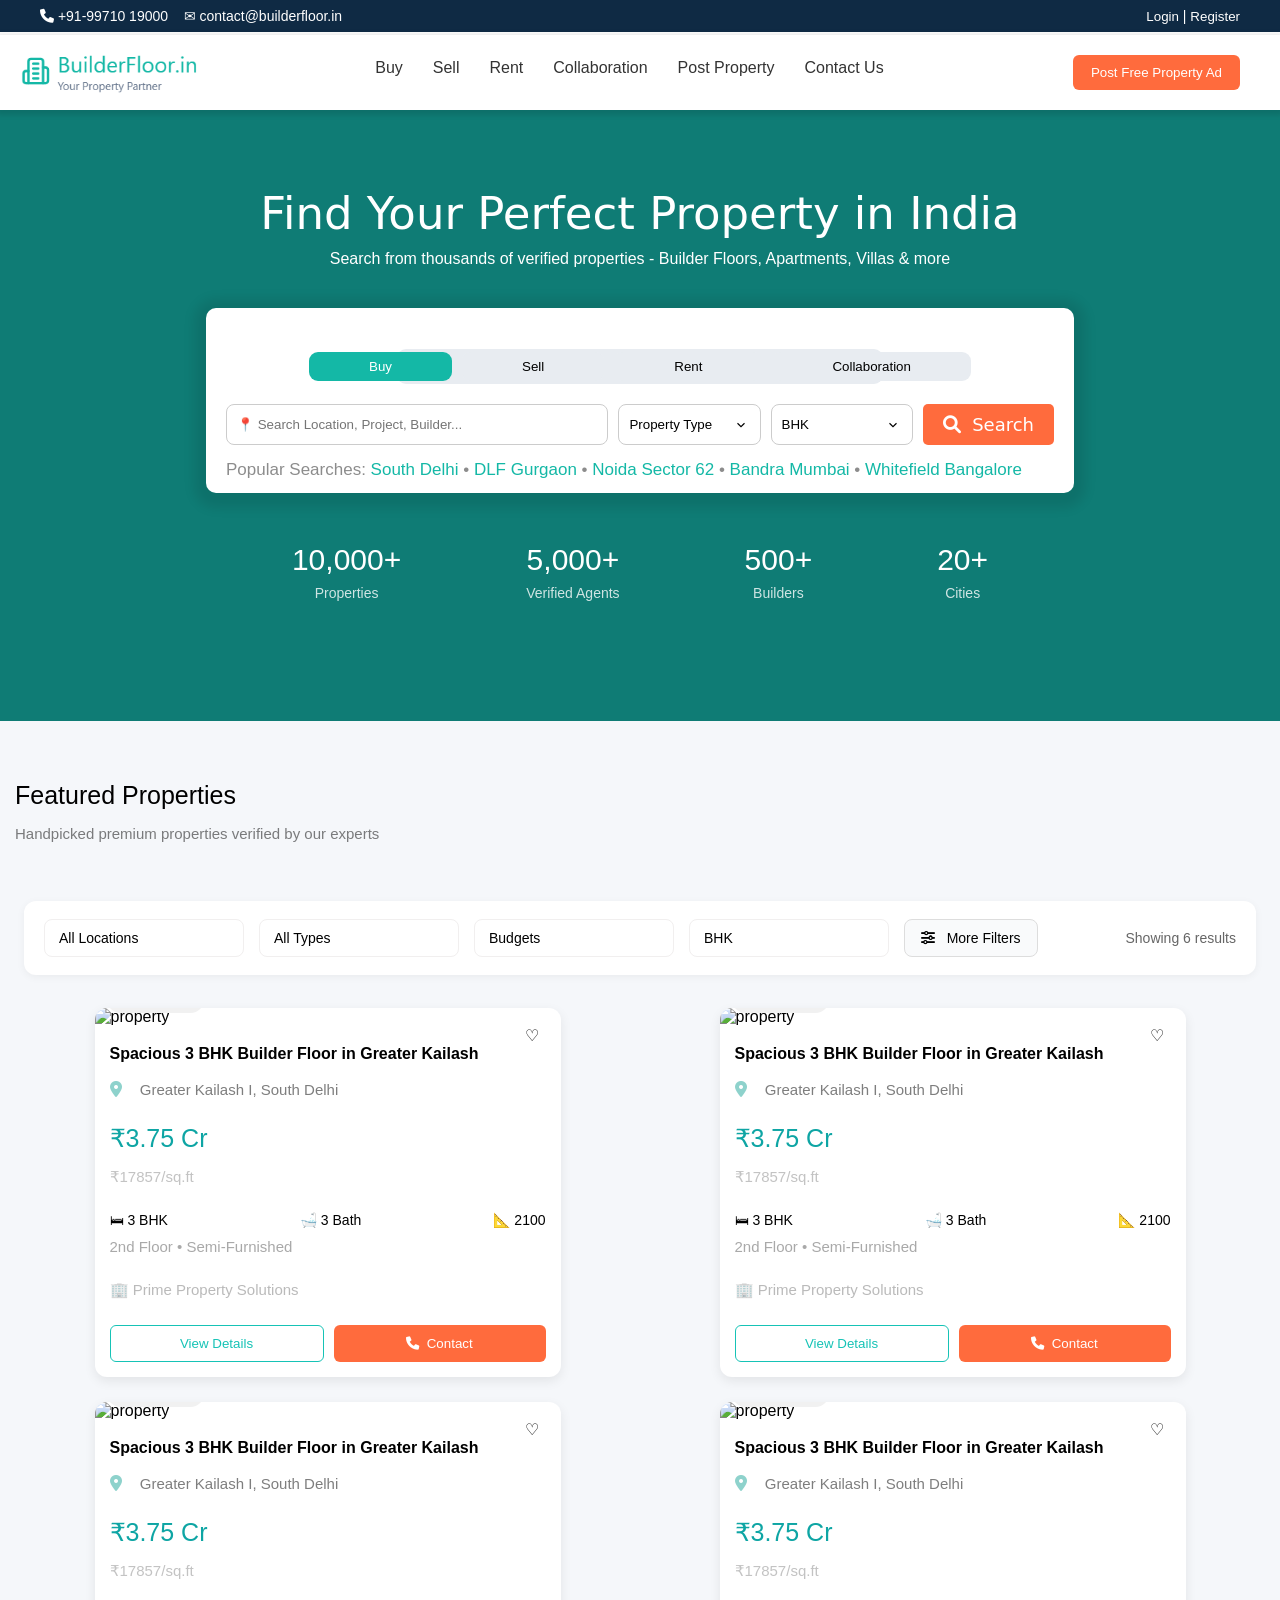
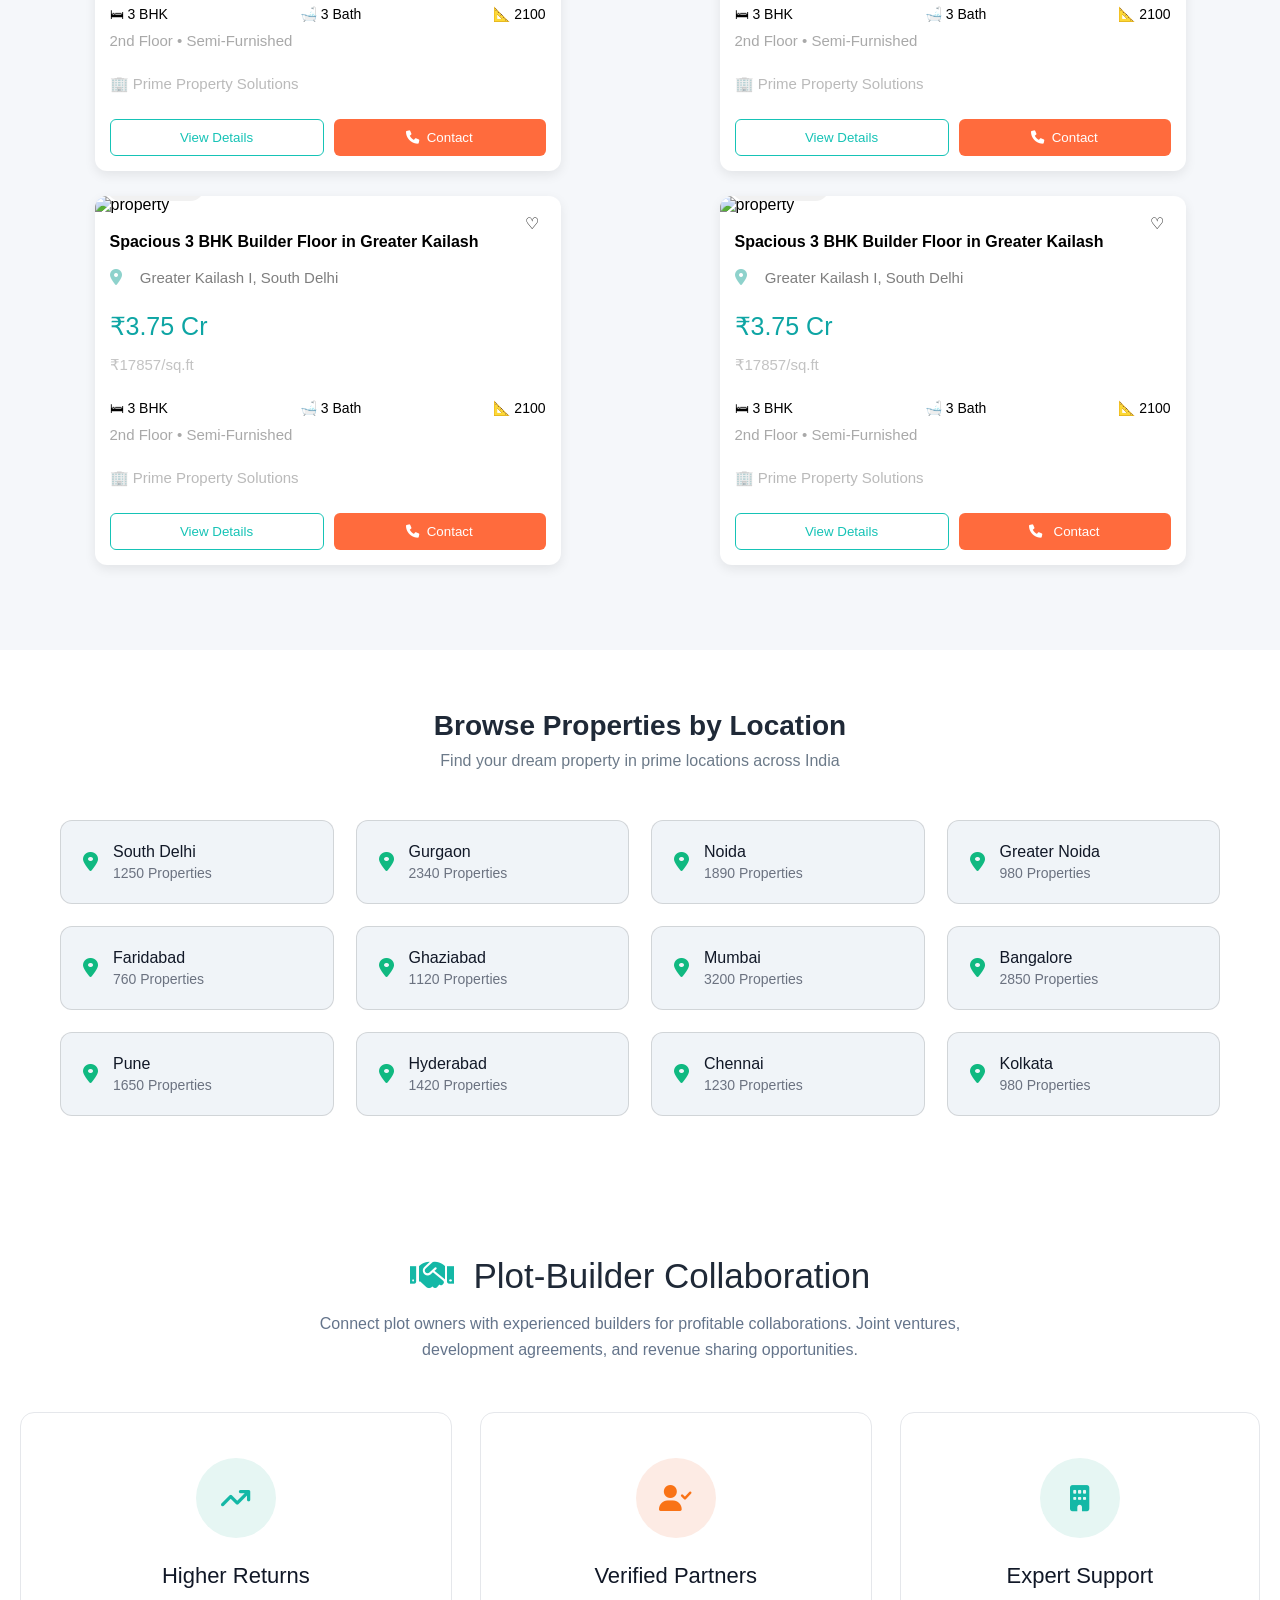
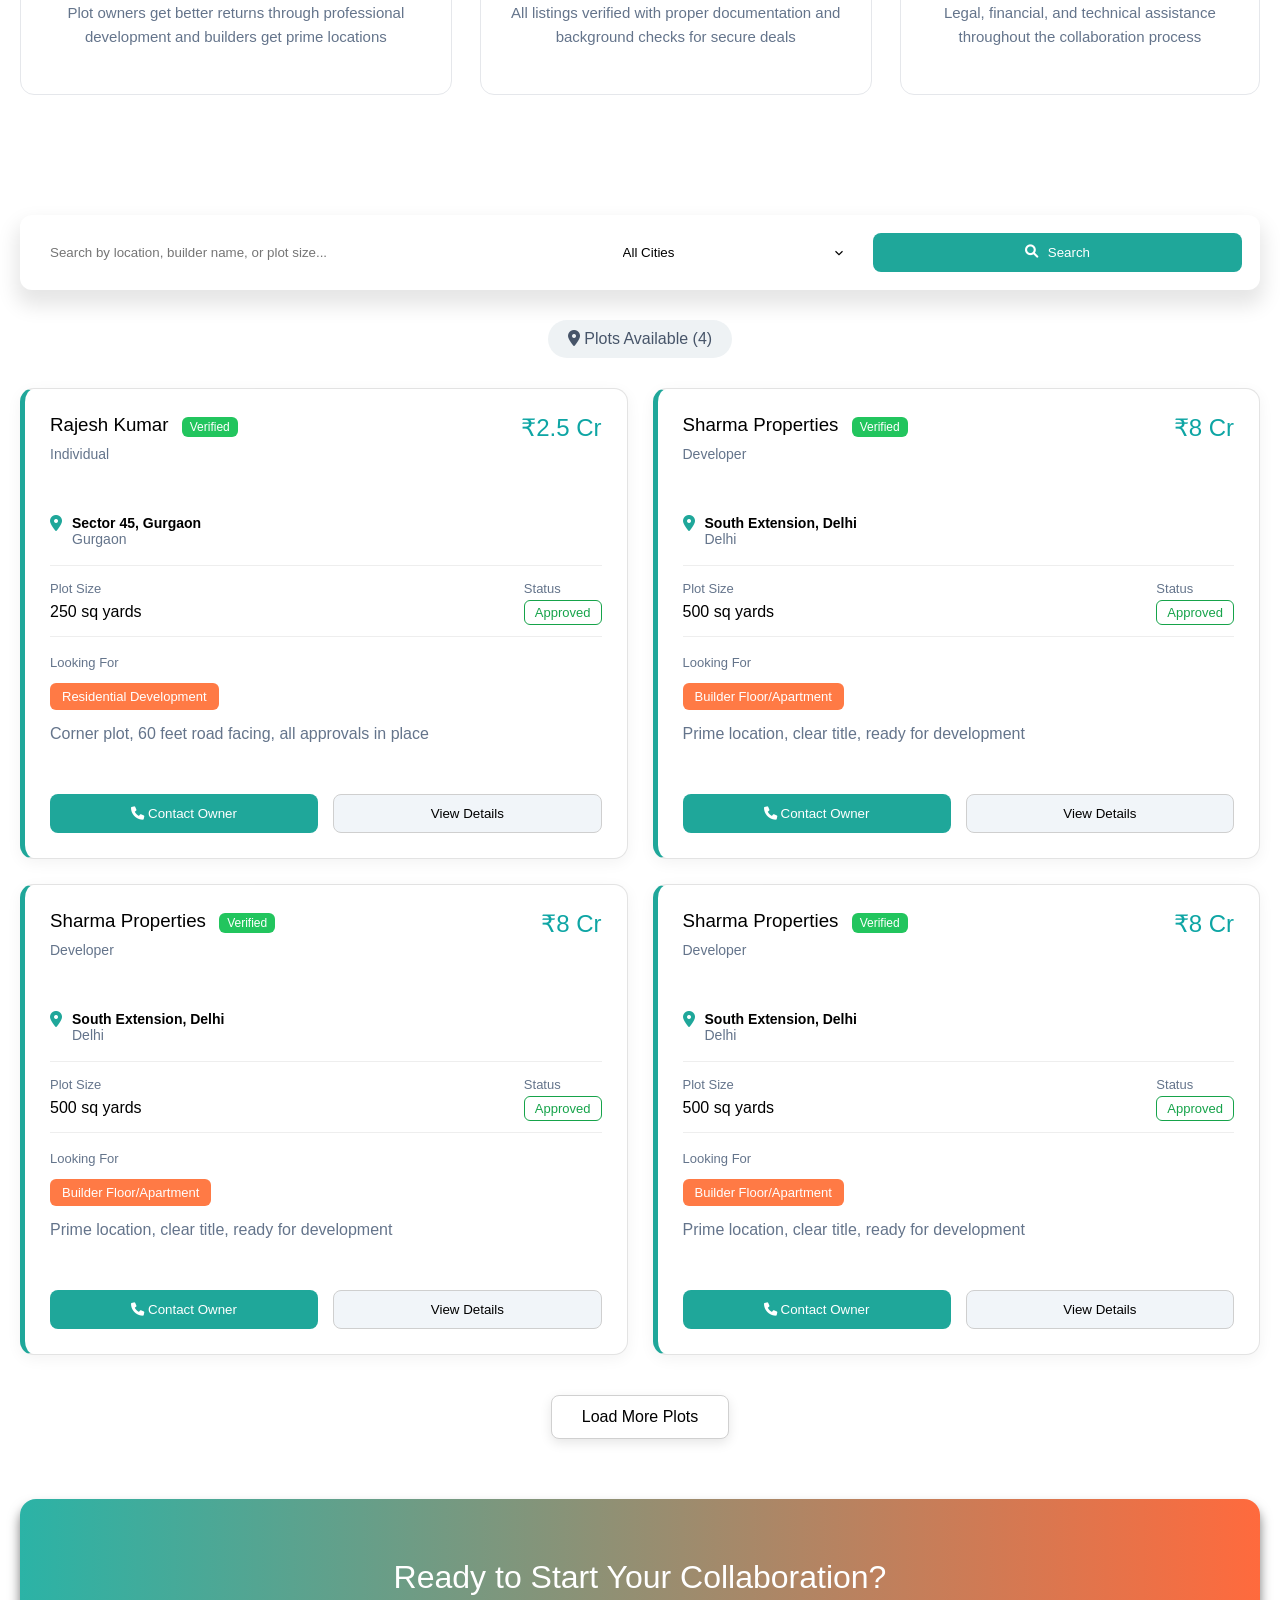
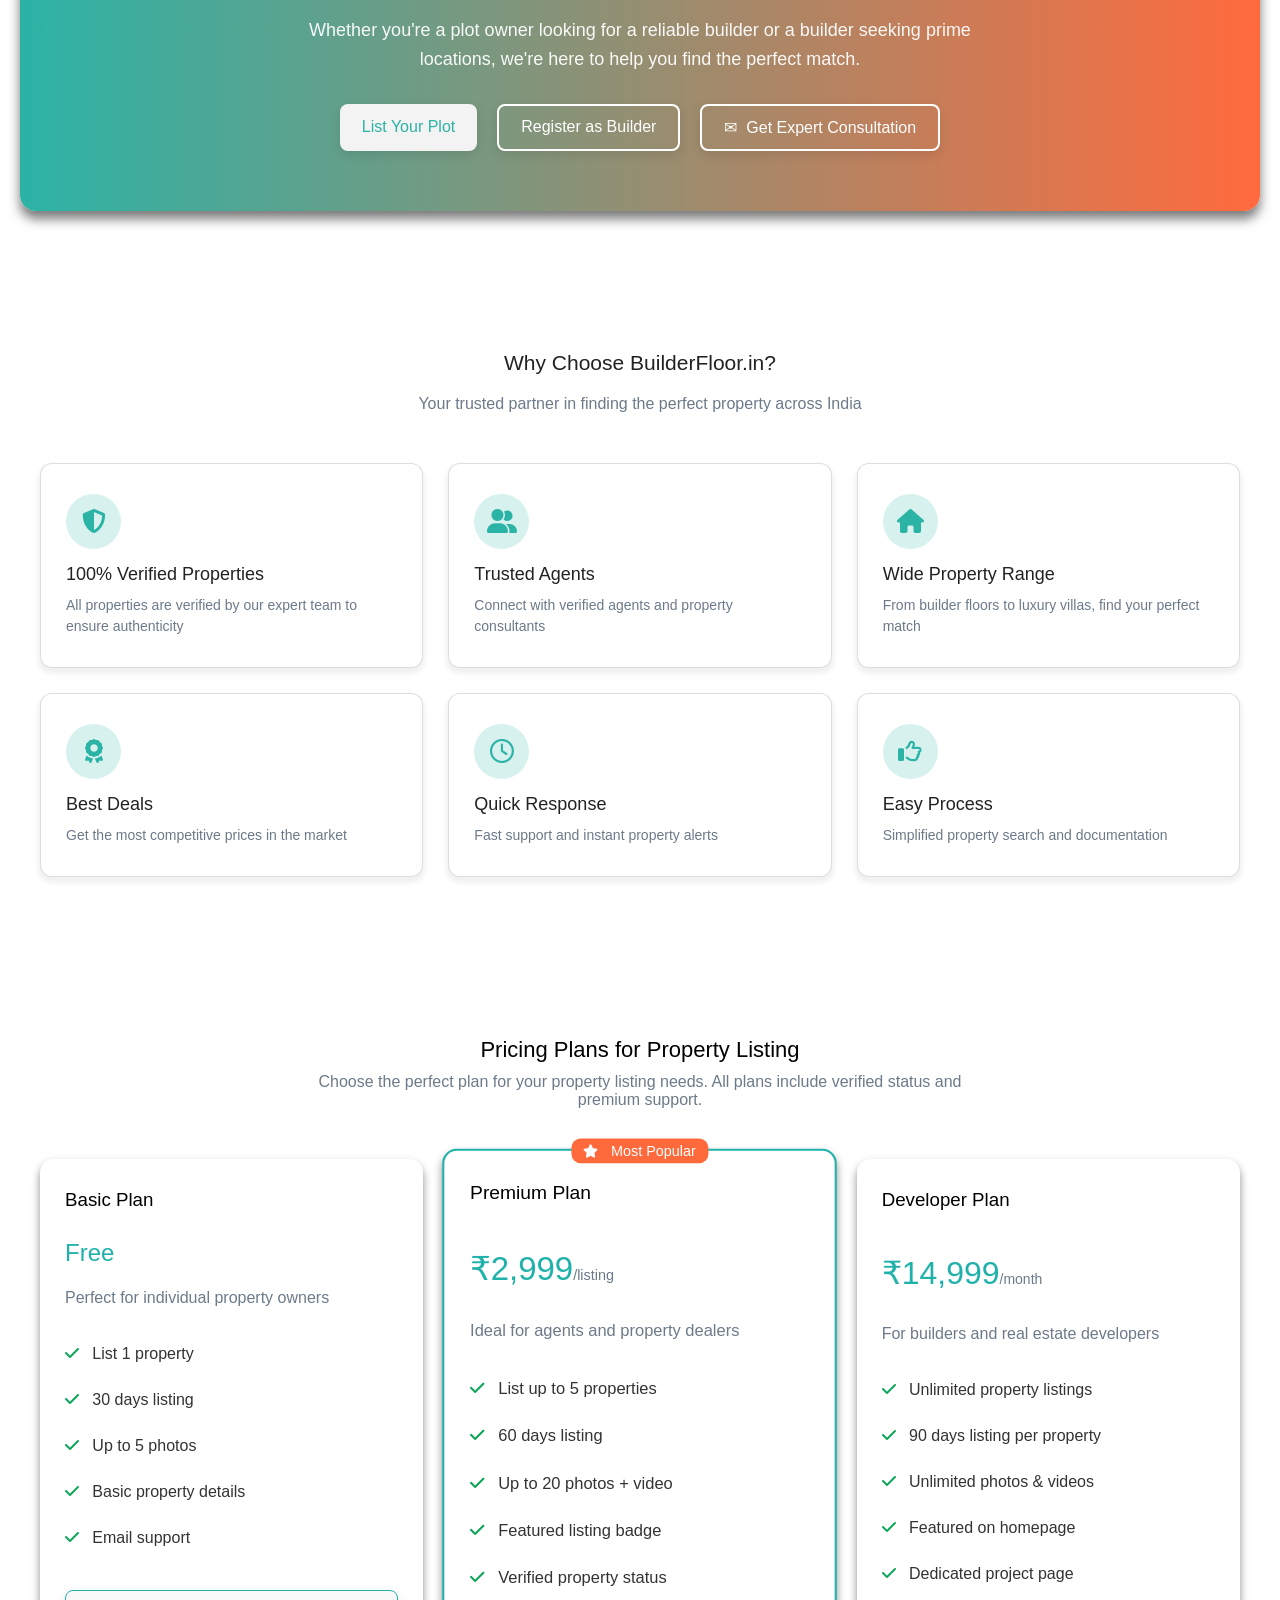
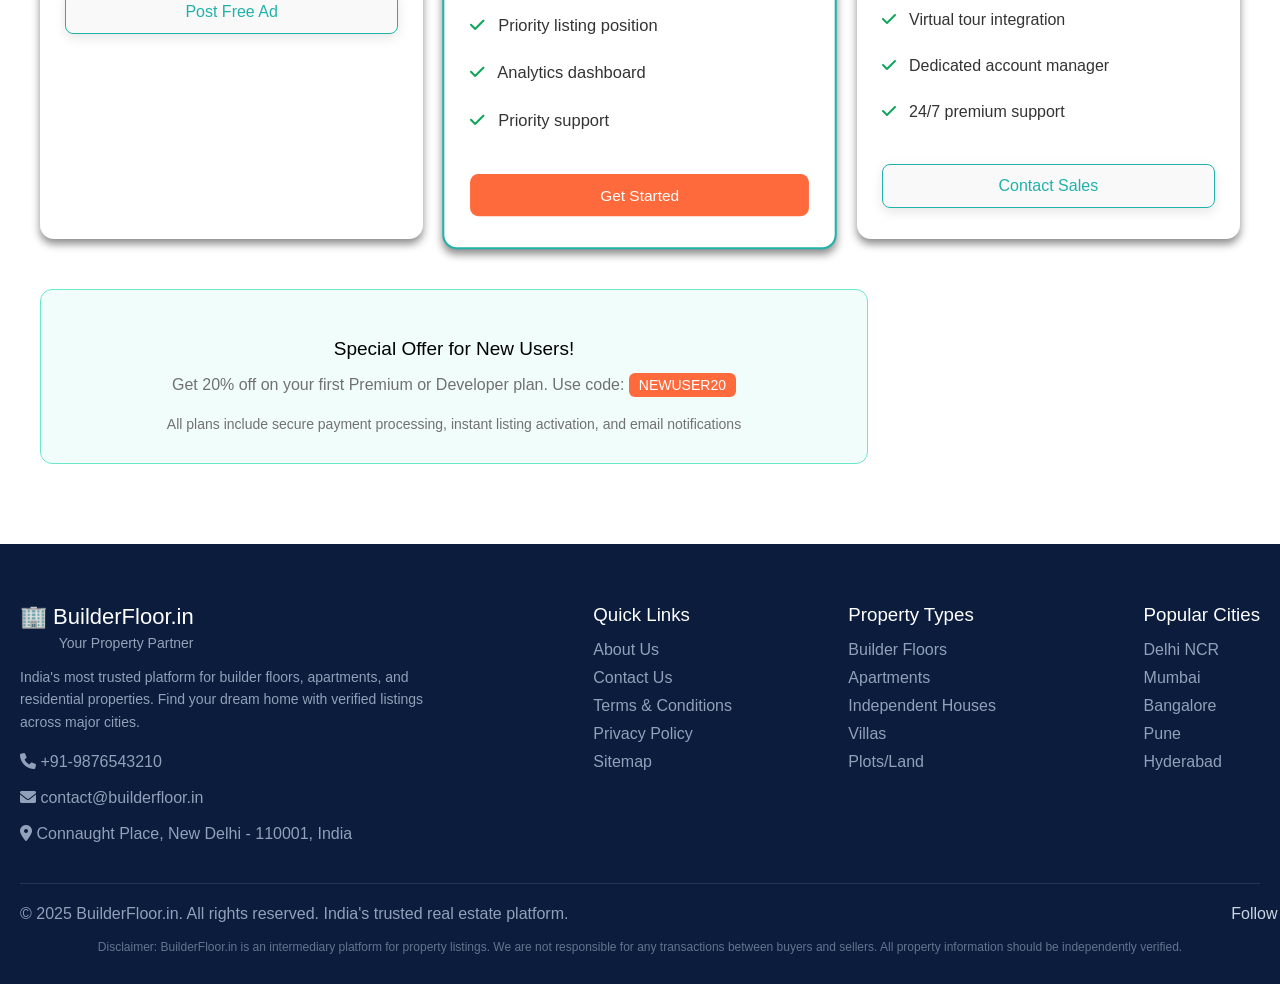
==== index.html @ bc2f735a "first Commit" ====
<!doctype html>
<html lang="en">
  <head>
    <meta charset="UTF-8" />
    <meta name="viewport" content="width=device-width, initial-scale=1.0" />

    <link
      rel="stylesheet"
      href="https://cdnjs.cloudflare.com/ajax/libs/font-awesome/6.0.0/css/all.min.css" />

    <link rel="stylesheet" href="./assets/css/style.css" />
    <title>Document</title>
  </head>
  <body>
    <!-- Top Bar -->
    <div class="topbar">
      <div class="left">
        <i class="fa-solid fa-phone"></i> +91-99710 19000 &nbsp;&nbsp; ✉
        contact@builderfloor.in
      </div>
      <div class="right">
        <button id="login">Login</button> |
        <button id="register">Register</button>
      </div>
    </div>

    <!-- Navbar -->
    <div class="navbar">
      <div class="logo">
        <a href="index.html">
          <img src="./assets/images/logo_.png" alt="BuilderFloor.in" />
        </a>
      </div>

      <ul class="menu">
        <li><a href="./pages/Buy.html">Buy</a></li>
        <li><a href="./pages/Sell.html">Sell</a></li>
        <li><a href="./pages/Rent.html">Rent</a></li>
        <li><a href="./pages/Collab.html">Collaboration</a></li>
        <li><a href="./pages/Sell.html">Post Property</a></li>
        <li><a href="./pages/ContactUs.html">Contact Us</a></li>
      </ul>
      <a href="./pages/Sell.html">
        <button class="post-btn">Post Free Property Ad</button>
      </a>
    </div>

    <!-- Hero Section -->
    <section class="hero">
      <h1>Find Your Perfect Property in India</h1>
      <p>
        Search from thousands of verified properties - Builder Floors,
        Apartments, Villas & more
      </p>

      <!-- Search Box -->
      <div class="search-box">
        <div class="tabs">
          <button id="Buy-active">Buy</button>
          <a href="./pages/Sell.html"><button>Sell</button></a>
          <a href="./pages/Rent.html"><button>Rent</button></a>
          <a href="./pages/Collab.html"><button>Collaboration</button></a>
        </div>

        <div class="inputs">
          <input
            type="text"
            placeholder="&#128205; Search Location, Project, Builder..." />
          <select>
            <option>Property Type</option>
            <option>All Property Types</option>
            <option>Builder Floor</option>
            <option>Apartment/Flat</option>
            <option>Independent House</option>
            <option>Villa</option>
            <option>Plot/Land</option>
            <option>Penthouse</option>
          </select>
          <select>
            <option>BHK</option>
            <option>1 BHK</option>
            <option>2 BHK</option>
            <option>3 BHK</option>
            <option>4 BHK</option>
            <option>5+ BHK</option>
          </select>
          <button class="search-btn">
            <i class="fa-solid fa-magnifying-glass"></i>&nbsp;&nbsp;Search
          </button>
        </div>

        <div class="popular">
          Popular Searches:
          <span>South Delhi</span> • <span>DLF Gurgaon</span> •
          <span>Noida Sector 62</span> • <span>Bandra Mumbai</span> •
          <span>Whitefield Bangalore</span>
        </div>
      </div>

      <!-- Stats -->
      <div class="stats">
        <div>
          <h2>10,000+</h2>
          <p>Properties</p>
        </div>
        <div>
          <h2>5,000+</h2>
          <p>Verified Agents</p>
        </div>
        <div>
          <h2>500+</h2>
          <p>Builders</p>
        </div>
        <div>
          <h2>20+</h2>
          <p>Cities</p>
        </div>
      </div>
    </section>
    <section class="featured">
      <h2>Featured Properties</h2>
      <p>Handpicked premium properties verified by our experts</p>
      <section class="filter-section">
        <div class="filter-bar">
          <div class="filters">
            <select>
              <option>All Locations</option>
              <option>South Delhi</option>
              <option>Gurgaon</option>
              <option>Noida</option>
              <option>Mumbai</option>
              <option>Bangalore</option>
              <option>Pune</option>
            </select>

            <select>
              <option>All Types</option>
              <option>Builder Floor</option>
              <option>Independent Floor</option>
              <option>Apartment</option>
              <option>Independent House</option>
              <option>Villa</option>
            </select>

            <select>
              <option>Budgets</option>
              <option>All Budgets</option>
              <option>Under ₹50 Lac</option>
              <option>₹50 Lac - ₹1 Cr</option>
              <option>₹1 Cr - ₹2 Cr</option>
              <option>Above ₹2 Cr</option>
            </select>

            <select>
              <option>BHK</option>
              <option>All BHK</option>
              <option>1 BHK</option>
              <option>2 BHK</option>
              <option>3 BHK</option>
              <option>4+ BHK</option>
            </select>

            <button class="more-filters">
              <i class="fa-solid fa-sliders"></i> &nbsp; More Filters
            </button>
          </div>

          <div class="results">Showing 6 results</div>
        </div>
      </section>
      <div class="property-grid">
        <!-- Card 1 -->
        <div class="listing-card col card">
          <div class="image-box">
            <img
              src="https://images.unsplash.com/photo-1566073771259-6a8506099945?ixlib=rb-4.0.3&amp;ixid=M3wxMjA3fDB8MHxzZWFyY2h8M3x8aG90ZWxzfGVufDB8fDB8fHww&amp;auto=format&amp;fit=crop&amp;w=800&amp;q=60"
              alt="property" />

            <!-- Tag -->
            <span class="tag">Builder Floor</span>

            <!-- Heart Icon -->
            <span class="wishlist">♡</span>
          </div>

          <div class="card-content">
            <h3>Spacious 3 BHK Builder Floor in Greater Kailash</h3>

            <p class="location">
              <i class="fa-solid fa-location-dot"></i> &nbsp; Greater Kailash I,
              South Delhi
            </p>

            <h2 class="price">₹3.75 Cr</h2>
            <p class="sqft">₹17857/sq.ft</p>

            <div class="details">
              <span>🛏 3 BHK</span>
              <span>🛁 3 Bath</span>
              <span>📐 2100</span>
            </div>

            <p class="extra">2nd Floor • Semi-Furnished</p>

            <p class="builder">🏢 Prime Property Solutions</p>

            <div class="actions">
              <button class="view">View Details</button>
              <button class="contact">
                <i class="fa-solid fa-phone"></i>&nbsp; Contact
              </button>
            </div>
          </div>
        </div>

        <!-- Card 2 -->
        <div class="listing-card col card">
          <div class="image-box">
            <img
              src="https://images.unsplash.com/photo-1566073771259-6a8506099945?ixlib=rb-4.0.3&amp;ixid=M3wxMjA3fDB8MHxzZWFyY2h8M3x8aG90ZWxzfGVufDB8fDB8fHww&amp;auto=format&amp;fit=crop&amp;w=800&amp;q=60"
              alt="property" />

            <!-- Tag -->
            <span class="tag">Builder Floor</span>

            <!-- Heart Icon -->
            <span class="wishlist">♡</span>
          </div>

          <div class="card-content">
            <h3>Spacious 3 BHK Builder Floor in Greater Kailash</h3>

            <p class="location">
              <i class="fa-solid fa-location-dot"></i> &nbsp; Greater Kailash I,
              South Delhi
            </p>

            <h2 class="price">₹3.75 Cr</h2>
            <p class="sqft">₹17857/sq.ft</p>

            <div class="details">
              <span>🛏 3 BHK</span>
              <span>🛁 3 Bath</span>
              <span>📐 2100</span>
            </div>

            <p class="extra">2nd Floor • Semi-Furnished</p>

            <p class="builder">🏢 Prime Property Solutions</p>

            <div class="actions">
              <button class="view">View Details</button>
              <button class="contact">
                <i class="fa-solid fa-phone"></i>&nbsp; Contact
              </button>
            </div>
          </div>
        </div>

        <!-- Card 3 -->
        <div class="listing-card col card">
          <div class="image-box">
            <img
              src="https://images.unsplash.com/photo-1566073771259-6a8506099945?ixlib=rb-4.0.3&amp;ixid=M3wxMjA3fDB8MHxzZWFyY2h8M3x8aG90ZWxzfGVufDB8fDB8fHww&amp;auto=format&amp;fit=crop&amp;w=800&amp;q=60"
              alt="property" />

            <!-- Tag -->
            <span class="tag">Builder Floor</span>

            <!-- Heart Icon -->
            <span class="wishlist">♡</span>
          </div>

          <div class="card-content">
            <h3>Spacious 3 BHK Builder Floor in Greater Kailash</h3>

            <p class="location">
              <i class="fa-solid fa-location-dot"></i> &nbsp; Greater Kailash I,
              South Delhi
            </p>

            <h2 class="price">₹3.75 Cr</h2>
            <p class="sqft">₹17857/sq.ft</p>

            <div class="details">
              <span>🛏 3 BHK</span>
              <span>🛁 3 Bath</span>
              <span>📐 2100</span>
            </div>

            <p class="extra">2nd Floor • Semi-Furnished</p>

            <p class="builder">🏢 Prime Property Solutions</p>

            <div class="actions">
              <button class="view">View Details</button>
              <button class="contact">
                <i class="fa-solid fa-phone"></i>&nbsp; Contact
              </button>
            </div>
          </div>
        </div>

        <!-- Card 4 -->
        <div class="listing-card col card">
          <div class="image-box">
            <img
              src="https://images.unsplash.com/photo-1566073771259-6a8506099945?ixlib=rb-4.0.3&amp;ixid=M3wxMjA3fDB8MHxzZWFyY2h8M3x8aG90ZWxzfGVufDB8fDB8fHww&amp;auto=format&amp;fit=crop&amp;w=800&amp;q=60"
              alt="property" />

            <!-- Tag -->
            <span class="tag">Builder Floor</span>

            <!-- Heart Icon -->
            <span class="wishlist">♡</span>
          </div>

          <div class="card-content">
            <h3>Spacious 3 BHK Builder Floor in Greater Kailash</h3>

            <p class="location">
              <i class="fa-solid fa-location-dot"></i> &nbsp; Greater Kailash I,
              South Delhi
            </p>

            <h2 class="price">₹3.75 Cr</h2>
            <p class="sqft">₹17857/sq.ft</p>

            <div class="details">
              <span>🛏 3 BHK</span>
              <span>🛁 3 Bath</span>
              <span>📐 2100</span>
            </div>

            <p class="extra">2nd Floor • Semi-Furnished</p>

            <p class="builder">🏢 Prime Property Solutions</p>

            <div class="actions">
              <button class="view">View Details</button>
              <button class="contact">
                <i class="fa-solid fa-phone"></i>&nbsp; Contact
              </button>
            </div>
          </div>
        </div>

        <!-- card 5 -->
        <div class="listing-card col card">
          <div class="image-box">
            <img
              src="https://images.unsplash.com/photo-1566073771259-6a8506099945?ixlib=rb-4.0.3&amp;ixid=M3wxMjA3fDB8MHxzZWFyY2h8M3x8aG90ZWxzfGVufDB8fDB8fHww&amp;auto=format&amp;fit=crop&amp;w=800&amp;q=60"
              alt="property" />

            <!-- Tag -->
            <span class="tag">Builder Floor</span>

            <!-- Heart Icon -->
            <span class="wishlist">♡</span>
          </div>

          <div class="card-content">
            <h3>Spacious 3 BHK Builder Floor in Greater Kailash</h3>

            <p class="location">
              <i class="fa-solid fa-location-dot"></i> &nbsp; Greater Kailash I,
              South Delhi
            </p>

            <h2 class="price">₹3.75 Cr</h2>
            <p class="sqft">₹17857/sq.ft</p>

            <div class="details">
              <span>🛏 3 BHK</span>
              <span>🛁 3 Bath</span>
              <span>📐 2100</span>
            </div>

            <p class="extra">2nd Floor • Semi-Furnished</p>

            <p class="builder">🏢 Prime Property Solutions</p>

            <div class="actions">
              <button class="view">View Details</button>
              <button class="contact">
                <i class="fa-solid fa-phone"></i>&nbsp; Contact
              </button>
            </div>
          </div>
        </div>

        <!-- card 6 -->
        <div class="listing-card col card">
          <div class="image-box">
            <img
              src="https://images.unsplash.com/photo-1566073771259-6a8506099945?ixlib=rb-4.0.3&amp;ixid=M3wxMjA3fDB8MHxzZWFyY2h8M3x8aG90ZWxzfGVufDB8fDB8fHww&amp;auto=format&amp;fit=crop&amp;w=800&amp;q=60"
              alt="property" />

            <!-- Tag -->
            <span class="tag">Builder Floor</span>

            <!-- Heart Icon -->
            <span class="wishlist">♡</span>
          </div>

          <div class="card-content">
            <h3>Spacious 3 BHK Builder Floor in Greater Kailash</h3>

            <p class="location">
              <i class="fa-solid fa-location-dot"></i> &nbsp; Greater Kailash I,
              South Delhi
            </p>

            <h2 class="price">₹3.75 Cr</h2>
            <p class="sqft">₹17857/sq.ft</p>

            <div class="details">
              <span>🛏 3 BHK</span>
              <span>🛁 3 Bath</span>
              <span>📐 2100</span>
            </div>

            <p class="extra">2nd Floor • Semi-Furnished</p>

            <p class="builder">🏢 Prime Property Solutions</p>

            <div class="actions">
              <button class="view">View Details</button>
              <button class="contact">
                <i class="fa-solid fa-phone"></i> &nbsp; Contact
              </button>
            </div>
          </div>
        </div>
      </div>
    </section>
    <section class="location-section">
      <h2>Browse Properties by Location</h2>
      <p class="subtitle">
        Find your dream property in prime locations across India
      </p>

      <div class="location-grid">
        <!-- Card -->
        <div class="loc-card">
          <i class="fa-solid fa-location-dot"></i>
          <div class="loc_info">
            <h3>South Delhi</h3>
            <p>1250 Properties</p>
          </div>
        </div>

        <div class="loc-card">
          <i class="fa-solid fa-location-dot"></i>
          <div class="loc_info">
            <h3>Gurgaon</h3>
            <p>2340 Properties</p>
          </div>
        </div>

        <div class="loc-card">
          <i class="fa-solid fa-location-dot"></i>
          <div class="loc_info">
            <h3>Noida</h3>
            <p>1890 Properties</p>
          </div>
        </div>

        <div class="loc-card">
          <i class="fa-solid fa-location-dot"></i>
          <div class="loc_info">
            <h3>Greater Noida</h3>
            <p>980 Properties</p>
          </div>
        </div>

        <div class="loc-card">
          <i class="fa-solid fa-location-dot"></i>
          <div class="loc_info">
            <h3>Faridabad</h3>
            <p>760 Properties</p>
          </div>
        </div>

        <div class="loc-card">
          <i class="fa-solid fa-location-dot"></i>
          <div class="loc_info">
            <h3>Ghaziabad</h3>
            <p>1120 Properties</p>
          </div>
        </div>

        <div class="loc-card">
          <i class="fa-solid fa-location-dot"></i>
          <div class="loc_info">
            <h3>Mumbai</h3>
            <p>3200 Properties</p>
          </div>
        </div>

        <div class="loc-card">
          <i class="fa-solid fa-location-dot"></i>
          <div class="loc_info">
            <h3>Bangalore</h3>
            <p>2850 Properties</p>
          </div>
        </div>

        <div class="loc-card">
          <i class="fa-solid fa-location-dot"></i>
          <div class="loc_info">
            <h3>Pune</h3>
            <p>1650 Properties</p>
          </div>
        </div>
        <div class="loc-card">
          <i class="fa-solid fa-location-dot"></i>
          <div class="loc_info">
            <h3>Hyderabad</h3>
            <p>1420 Properties</p>
          </div>
        </div>
        <div class="loc-card">
          <i class="fa-solid fa-location-dot"></i>
          <div class="loc_info">
            <h3>Chennai</h3>
            <p>1230 Properties</p>
          </div>
        </div>
        <div class="loc-card">
          <i class="fa-solid fa-location-dot"></i>
          <div class="loc_info">
            <h3>Kolkata</h3>
            <p>980 Properties</p>
          </div>
        </div>
      </div>
    </section>

    <section class="collaboration">
      <div class="container">
        <!-- Heading -->
        <div class="section-header">
          <h2>
            <i class="fa-solid fa-handshake"></i>
            Plot-Builder Collaboration
          </h2>

          <p>
            Connect plot owners with experienced builders for profitable
            collaborations. Joint ventures, development agreements, and revenue
            sharing opportunities.
          </p>
        </div>

        <!-- Cards -->
        <div class="card-wrapper">
          <!-- Card 1 -->
          <div class="feature-card">
            <div class="icon-circle green">
              <i class="fa-solid fa-arrow-trend-up"></i>
            </div>
            <h3>Higher Returns</h3>
            <p>
              Plot owners get better returns through professional development
              and builders get prime locations
            </p>
          </div>

          <!-- Card 2 -->
          <div class="feature-card">
            <div class="icon-circle orange">
              <i class="fa-solid fa-user-check"></i>
            </div>
            <h3>Verified Partners</h3>
            <p>
              All listings verified with proper documentation and background
              checks for secure deals
            </p>
          </div>

          <!-- Card 3 -->
          <div class="feature-card">
            <div class="icon-circle teal">
              <i class="fa-solid fa-building"></i>
            </div>
            <h3>Expert Support</h3>
            <p>
              Legal, financial, and technical assistance throughout the
              collaboration process
            </p>
          </div>
        </div>
      </div>
    </section>

    <section class="plots-section">
      <div class="plot-container">
        <!-- SEARCH BAR -->
        <div class="plot-search-box">
          <input
            type="text"
            placeholder="Search by location, builder name, or plot size..." />

          <select>
            <option>All Cities</option>
            <option>Delhi</option>
            <option>Gurgaon</option>
            <option>Noida</option>
            <option>Mumbai</option>
            <option>Bangalore</option>
            <option>Pune</option>
          </select>

          <button class="plot-search-btn">
            <i class="fa fa-search"></i> Search
          </button>
        </div>

        <!-- RESULT COUNT -->
        <div class="result-count">
          <i class="fa-solid fa-location-dot"></i>
          Plots Available (4)
        </div>

        <!-- CARDS -->
        <div class="plot-grid">
          <!-- CARD 1 -->
          <div class="plot-card">
            <div class="card-top">
              <div>
                <h3>
                  Rajesh Kumar
                  <span class="verified">Verified</span>
                </h3>
                <p class="type">Individual</p>
              </div>

              <div class="price">₹2.5 Cr</div>
            </div>

            <div class="location">
              <i class="fa-solid fa-location-dot"></i>
              <div>
                <strong>Sector 45, Gurgaon</strong>
                <p>Gurgaon</p>
              </div>
            </div>

            <div class="info-row">
              <div>
                <p class="plot-label">Plot Size</p>

                <strong>250 sq yards</strong>
              </div>

              <div>
                <p class="plot-label">Status</p>
                <span class="status approved">Approved</span>
              </div>
            </div>
            <br />

            <div class="looking">
              <p class="plot-label">Looking For</p>
              <span class="plot-tag">Residential Development</span>
            </div>

            <p class="desc">
              Corner plot, 60 feet road facing, all approvals in place
            </p>
            <br />
            <br />
            <div class="plot-actions">
              <button class="plot-contact">
                <i class="fa-solid fa-phone"></i>
                Contact Owner
              </button>

              <button class="plot-details">View Details</button>
            </div>
          </div>

          <!-- CARD 2 -->
          <div class="plot-card">
            <div class="card-top">
              <div>
                <h3>
                  Sharma Properties
                  <span class="verified">Verified</span>
                </h3>
                <p class="type">Developer</p>
              </div>

              <div class="price">₹8 Cr</div>
            </div>

            <div class="location">
              <i class="fa-solid fa-location-dot"></i>
              <div>
                <strong>South Extension, Delhi</strong>
                <p>Delhi</p>
              </div>
            </div>

            <div class="info-row">
              <div>
                <p class="plot-label">Plot Size</p>
                <strong>500 sq yards</strong>
              </div>

              <div>
                <p class="plot-label">Status</p>
                <span class="status approved">Approved</span>
              </div>
            </div>
            <br />
            <div class="looking">
              <p class="plot-label">Looking For</p>
              <span class="plot-tag">Builder Floor/Apartment</span>
            </div>

            <p class="desc">
              Prime location, clear title, ready for development
            </p>
            <br />
            <br />
            <div class="plot-actions">
              <button class="plot-contact">
                <i class="fa-solid fa-phone"></i>
                Contact Owner
              </button>

              <button class="plot-details">View Details</button>
            </div>
          </div>

          <!-- CARD 3 -->
          <div class="plot-card">
            <div class="card-top">
              <div>
                <h3>
                  Sharma Properties
                  <span class="verified">Verified</span>
                </h3>
                <p class="type">Developer</p>
              </div>

              <div class="price">₹8 Cr</div>
            </div>

            <div class="location">
              <i class="fa-solid fa-location-dot"></i>
              <div>
                <strong>South Extension, Delhi</strong>
                <p>Delhi</p>
              </div>
            </div>

            <div class="info-row">
              <div>
                <p class="plot-label">Plot Size</p>
                <strong>500 sq yards</strong>
              </div>

              <div>
                <p class="plot-label">Status</p>
                <span class="status approved">Approved</span>
              </div>
            </div>
            <br />
            <div class="looking">
              <p class="plot-label">Looking For</p>
              <span class="plot-tag">Builder Floor/Apartment</span>
            </div>

            <p class="desc">
              Prime location, clear title, ready for development
            </p>
            <br />
            <br />
            <div class="plot-actions">
              <button class="plot-contact">
                <i class="fa-solid fa-phone"></i>
                Contact Owner
              </button>

              <button class="plot-details">View Details</button>
            </div>
          </div>

          <!-- CARD 4 -->
          <div class="plot-card">
            <div class="card-top">
              <div>
                <h3>
                  Sharma Properties
                  <span class="verified">Verified</span>
                </h3>
                <p class="type">Developer</p>
              </div>

              <div class="price">₹8 Cr</div>
            </div>

            <div class="location">
              <i class="fa-solid fa-location-dot"></i>
              <div>
                <strong>South Extension, Delhi</strong>
                <p>Delhi</p>
              </div>
            </div>

            <div class="info-row">
              <div>
                <p class="plot-label">Plot Size</p>
                <strong>500 sq yards</strong>
              </div>

              <div>
                <p class="plot-label">Status</p>
                <span class="status approved">Approved</span>
              </div>
            </div>
            <br />
            <div class="looking">
              <p class="plot-label">Looking For</p>
              <span class="plot-tag">Builder Floor/Apartment</span>
            </div>

            <p class="desc">
              Prime location, clear title, ready for development
            </p>
            <br />
            <br />
            <div class="plot-actions">
              <button class="plot-contact">
                <i class="fa-solid fa-phone"></i>
                Contact Owner
              </button>

              <button class="plot-details">View Details</button>
            </div>
          </div>
        </div>
      </div>

      <div class="load-more-plots">
        <button class="load-plot-btn btn">Load More Plots</button>
      </div>
    </section>

    <section class="cta-section">
      <div class="cta-container">
        <h2>Ready to Start Your Collaboration?</h2>
        <p>
          Whether you're a plot owner looking for a reliable builder or a
          builder seeking prime locations, we're here to help you find the
          perfect match.
        </p>

        <div class="cta-buttons">
          <a href="#" class="btn btn-light list-plot-btn">List Your Plot</a>
          <a href="#" class="btn btn-outline register-builder-btn"
            >Register as Builder</a
          >
          <a
            href="#"
            class="btn btn-outline icon-btn get-expert-consultant-btn">
            ✉ &nbsp;Get Expert Consultation
          </a>
        </div>
      </div>
    </section>

    <section class="why-section">
      <div class="why-container">
        <h2>Why Choose BuilderFloor.in?</h2>
        <p class="subtitle">
          Your trusted partner in finding the perfect property across India
        </p>

        <div class="why-grid">
          <div class="why-card">
            <div class="why-icon">
              <i class="fa-solid fa-shield"></i>
            </div>
            <h3>100% Verified Properties</h3>
            <p>
              All properties are verified by our expert team to ensure
              authenticity
            </p>
          </div>

          <div class="why-card">
            <div class="why-icon"><i class="fa-solid fa-user-group"></i></div>
            <h3>Trusted Agents</h3>
            <p>Connect with verified agents and property consultants</p>
          </div>

          <div class="why-card">
            <div class="why-icon"><i class="fa-solid fa-house"></i></div>
            <h3>Wide Property Range</h3>
            <p>From builder floors to luxury villas, find your perfect match</p>
          </div>

          <div class="why-card">
            <div class="why-icon"><i class="fa-solid fa-award"></i></div>
            <h3>Best Deals</h3>
            <p>Get the most competitive prices in the market</p>
          </div>

          <div class="why-card">
            <div class="why-icon"><i class="fa-regular fa-clock"></i></div>
            <h3>Quick Response</h3>
            <p>Fast support and instant property alerts</p>
          </div>

          <div class="why-card">
            <div class="why-icon"><i class="fa-regular fa-thumbs-up"></i></div>
            <h3>Easy Process</h3>
            <p>Simplified property search and documentation</p>
          </div>
        </div>
      </div>
    </section>
    <section class="pricing-section">
      <div class="pricing-container">
        <h2>Pricing Plans for Property Listing</h2>
        <p class="subtitle">
          Choose the perfect plan for your property listing needs. All plans
          include verified status and <br />
          premium support.
        </p>

        <div class="pricing-grid">
          <!-- Basic Plan -->
          <div class="pricing-card pricing-card-other">
            <h3>Basic Plan</h3>
            <br />
            <div class="price free">Free</div>
            <br />
            <p class="pricing-desc">Perfect for individual property owners</p>

            <br />
            <ul>
              <li><i class="fa-solid fa-check"></i> &nbsp; List 1 property</li>
              <br />
              <li><i class="fa-solid fa-check"></i> &nbsp; 30 days listing</li>
              <br />
              <li><i class="fa-solid fa-check"></i> &nbsp; Up to 5 photos</li>
              <br />
              <li>
                <i class="fa-solid fa-check"></i> &nbsp; Basic property details
              </li>
              <br />
              <li><i class="fa-solid fa-check"></i> &nbsp; Email support</li>
            </ul>
            <br />

            <button class="basic-pricing-btn btn">Post Free Ad</button>
          </div>

          <!-- Premium Plan -->
          <div class="pricing-card pricing-featured">
            <div class="badge">
              <i class="fa-solid fa-star"></i> &nbsp; Most Popular
            </div>
            <h3>Premium Plan</h3>
            <br />
            <div class="pricing-price">₹2,999<span>/listing</span></div>
            <br />
            <p class="pricing-desc">Ideal for agents and property dealers</p>
            <br />

            <ul>
              <li>
                <i class="fa-solid fa-check"></i> &nbsp; List up to 5 properties
              </li>
              <br />
              <li><i class="fa-solid fa-check"></i> &nbsp; 60 days listing</li>
              <br />
              <li>
                <i class="fa-solid fa-check"></i> &nbsp; Up to 20 photos + video
              </li>
              <br />
              <li>
                <i class="fa-solid fa-check"></i> &nbsp; Featured listing badge
              </li>
              <br />
              <li>
                <i class="fa-solid fa-check"></i> &nbsp; Verified property
                status
              </li>
              <br />
              <li>
                <i class="fa-solid fa-check"></i> &nbsp; Priority listing
                position
              </li>
              <br />
              <li>
                <i class="fa-solid fa-check"></i> &nbsp; Analytics dashboard
              </li>
              <br />
              <li><i class="fa-solid fa-check"></i> &nbsp; Priority support</li>
            </ul>
            <br />

            <button class="pricing-btn primary">Get Started</button>
          </div>

          <!-- Developer Plan -->
          <div class="pricing-card pricing-card-other">
            <h3>Developer Plan</h3>
            <br />
            <div class="pricing-price">₹14,999<span>/month</span></div>
            <br />

            <p class="pricing-desc">For builders and real estate developers</p>
            <br />

            <ul>
              <li>
                <i class="fa-solid fa-check"></i> &nbsp; Unlimited property
                listings
              </li>
              <br />

              <li>
                <i class="fa-solid fa-check"></i> &nbsp; 90 days listing per
                property
              </li>
              <br />
              <li>
                <i class="fa-solid fa-check"></i> &nbsp; Unlimited photos &
                videos
              </li>
              <br />
              <li>
                <i class="fa-solid fa-check"></i> &nbsp; Featured on homepage
              </li>
              <br />
              <li>
                <i class="fa-solid fa-check"></i> &nbsp; Dedicated project page
              </li>
              <br />
              <li>
                <i class="fa-solid fa-check"></i> &nbsp; Virtual tour
                integration
              </li>
              <br />
              <li>
                <i class="fa-solid fa-check"></i> &nbsp; Dedicated account
                manager
              </li>
              <br />
              <li>
                <i class="fa-solid fa-check"></i> &nbsp; 24/7 premium support
              </li>
            </ul>

            <br />

            <button class="btn btn-outline basic-pricing-btn">
              Contact Sales
            </button>
          </div>
        </div>

        <!-- Offer Box -->
        <div class="offer-box">
          &nbsp; &nbsp;
          <h4>Special Offer for New Users!</h4>
          <p>
            Get 20% off on your first Premium or Developer plan. Use code:
            <span class="code">NEWUSER20</span>
          </p>

          <small>
            All plans include secure payment processing, instant listing
            activation, and email notifications
          </small>
        </div>
      </div>
    </section>

    <footer class="footer">
      <div class="footer-container">
        <!-- Left Column -->
        <div class="footer-col left-col">
          <h2 class="footer-logo">🏢 BuilderFloor.in</h2>

          <p class="tagline">
            &nbsp;&nbsp;&nbsp;&nbsp;&nbsp;&nbsp;&nbsp;&nbsp;&nbsp;&nbsp;Your
            Property Partner
          </p>

          <p class="footer-desc">
            India's most trusted platform for builder floors, apartments, and
            residential properties. Find your dream home with verified listings
            across major cities.
          </p>

          <p><i class="fa-solid fa-phone"></i> +91-9876543210</p>
          <br />
          <p><i class="fa-solid fa-envelope"></i> contact@builderfloor.in</p>
          <br />
          <p>
            <i class="fa-solid fa-location-dot"></i>
            Connaught Place, New Delhi - 110001, India
          </p>
        </div>

        <!-- Quick Links -->
        <div class="footer-col">
          <h3>Quick Links</h3>
          <ul>
            <li><a href="#">About Us</a></li>
            <li><a href="#">Contact Us</a></li>
            <li><a href="#">Terms & Conditions</a></li>
            <li><a href="#">Privacy Policy</a></li>
            <li><a href="#">Sitemap</a></li>
          </ul>
        </div>

        <!-- Property Types -->
        <div class="footer-col">
          <h3>Property Types</h3>
          <ul>
            <li><a href="#">Builder Floors</a></li>
            <li><a href="#">Apartments</a></li>
            <li><a href="#">Independent Houses</a></li>
            <li><a href="#">Villas</a></li>
            <li><a href="#">Plots/Land</a></li>
          </ul>
        </div>

        <!-- Popular Cities -->
        <div class="footer-col">
          <h3>Popular Cities</h3>
          <ul>
            <li><a href="#">Delhi NCR</a></li>
            <li><a href="#">Mumbai</a></li>
            <li><a href="#">Bangalore</a></li>
            <li><a href="#">Pune</a></li>
            <li><a href="#">Hyderabad</a></li>
          </ul>
        </div>
      </div>

      <!-- Bottom Section -->
      <div class="footer-bottom">
        <p>
          © 2025 BuilderFloor.in. All rights reserved. India's trusted real
          estate platform.
        </p>

        <div class="social">
          <span>Follow Us:</span>
          <a href="#"><i class="fa-brands fa-facebook-f"></i></a>
          <a href="#"><i class="fa-brands fa-twitter"></i></a>
          <a href="#"><i class="fa-brands fa-instagram"></i></a>
          <a href="#"><i class="fa-brands fa-linkedin-in"></i></a>
        </div>
      </div>

      <p class="disclaimer">
        Disclaimer: BuilderFloor.in is an intermediary platform for property
        listings. We are not responsible for any transactions between buyers and
        sellers. All property information should be independently verified.
      </p>
    </footer>

    <!-- -----------Login-------------------------------------- -->
    <div class="login-modal" id="loginModal">
      <div class="login-box">
        <!-- Close Button -->
        <button class="close-btn">&times;</button>

        <h2>Welcome Back</h2>
        <p class="sub-text">Login to access your dashboard</p>
        <p class="sub-text small">Enter your credentials to log in</p>

        <!-- Social Login -->
        <button class="social-btn google">
          <img
            src="https://cdn4.iconfinder.com/data/icons/logos-brands-7/512/google_logo-google_icongoogle-512.png"
            alt="Google logo"
            style="height: 15px; width: 15px" />
          Continue with Google
        </button>

        <button class="social-btn facebook">
          <img
            src="https://upload.wikimedia.org/wikipedia/commons/thumb/6/6c/Facebook_Logo_2023.png/960px-Facebook_Logo_2023.png"
            alt="Facebook logo"
            style="height: 15px; width: 15px; border-radius: 20px" />
          Continue with Facebook
        </button>

        <!-- Divider -->
        <div class="divider">
          <span>Or continue with</span>
        </div>

        <!-- Toggle -->
        <div class="toggle">
          <button class="active" id="Email">
            <i class="fa-regular fa-envelope"></i> &nbsp; Email
          </button>
          <button id="Mobile">
            <i class="fa-solid fa-mobile-screen-button"></i> &nbsp; Mobile
            Number
          </button>
        </div>

        <!-- Form -->
        <form id="emailForm">
          <label>Email Address</label>
          <input type="email" placeholder="you@example.com" required />

          <label>Password</label>
          <div class="password-field">
            <input type="password" placeholder="Enter password" required />
            <i class="fa-regular fa-eye"></i>
          </div>

          <a href="#" class="forgot">Forgot Password?</a>

          <button type="submit" class="login-btn">Login</button>
        </form>

        <form id="otpForm">
          <!-- STEP 1: MOBILE -->
          <div id="step1">
            <label>Mobile Number</label>
            <div class="phone-input">
              <span>+91</span>
              <input
                type="tel"
                maxlength="10"
                pattern="[0-9]{10}"
                placeholder="Enter mobile number"
                required />
            </div>

            <button type="submit" class="login-btn" id="sendOtp">
              Send OTP
            </button>
          </div>

          <!-- STEP 2: OTP -->
          <div id="step2" class="hidden">
            <label>Enter OTP</label>

            <input type="tel" required />

            <p class="resend">Didn't receive OTP?</p>
            <a href="#" id="Resend">Resend OTP</a>
            <a href="" id="Change-num">change number</a>

            <br /><br />

            <button type="submit" class="login-btn">Verify OTP</button>
          </div>
        </form>

        <p class="p-signup">
          Don't have an account? <a href="#" id="p-signup">Sign Up</a>
        </p>

        <p class="terms">
          By continuing, you agree to our <a href="#">Terms of Service</a> and
          <a href="#">Privacy Policy</a>
        </p>
      </div>
    </div>

    <!-- -------------------Register-------------------------------------------------------------------------------- -->
    <div class="register-modal" id="registerModal">
      <div class="register-box">
        <!-- Close Button -->
        <button class="close-btn2">&times;</button>

        <h2>Create Account</h2>
        <p class="sub-text">Sign up to list and manage properties</p>
        <p class="sub-text small">Enter your details to create an account</p>

        <!-- Social Login -->
        <button class="social-btn google">
          <img
            src="https://cdn4.iconfinder.com/data/icons/logos-brands-7/512/google_logo-google_icongoogle-512.png"
            alt="Google logo"
            style="height: 15px; width: 15px" />
          Continue with Google
        </button>

        <button class="social-btn facebook">
          <img
            src="https://upload.wikimedia.org/wikipedia/commons/thumb/6/6c/Facebook_Logo_2023.png/960px-Facebook_Logo_2023.png"
            alt="Facebook logo"
            style="height: 15px; width: 15px; border-radius: 20px" />
          Continue with Facebook
        </button>

        <!-- Divider -->
        <div class="divider">
          <span>Or continue with</span>
        </div>

        <!-- Toggle -->
        <div class="toggle">
          <button class="active" id="Email1">
            <i class="fa-regular fa-envelope"></i> &nbsp; Email
          </button>
          <button id="Mobile1">
            <i class="fa-solid fa-mobile-screen-button"></i> &nbsp; Mobile
            Number
          </button>
        </div>

        <!-- Form -->
        <form id="emailForm1">
          <label>Full Name</label>
          <input type="text" placeholder="Enter your full name" required />

          <label>Email Address</label>
          <input type="email" placeholder="you@example.com" required />

          <label>Password</label>
          <div class="password-field">
            <input type="password" placeholder="Enter password" required />
            <i class="fa-regular fa-eye"></i>
          </div>
          <br />
          <button type="submit" class="login-btn">Create Account</button>
        </form>

        <form id="otpForm1">
          <!-- STEP 1: MOBILE -->
          <div id="step3">
            <label id="nameInputlabel">Full Name</label>
            <input
              id="nameInput"
              type="text"
              placeholder="Enter your full name"
              required />
            <label>Mobile Number</label>
            <div class="phone-input">
              <span>+91</span>
              <input
                id="mobileInput1"
                type="tel"
                maxlength="10"
                pattern="[0-9]{10}"
                placeholder="Enter mobile number"
                required />
            </div>

            <button type="submit" class="login-btn" id="sendOtp1">
              Send OTP
            </button>
          </div>

          <!-- STEP 2: OTP -->
          <div id="step4" class="hidden">
            <label>Enter OTP</label>

            <input type="tel" required />

            <p class="resend">Didn't receive OTP?</p>
            <a href="#" id="Resend">Resend OTP</a>
            <a href="" id="Change-num1">change number</a>

            <br /><br />

            <button type="submit" class="login-btn">Verify OTP</button>
          </div>
        </form>

        <p class="p-login">
          Already have an account? <a href="#" id="p-login">Login</a>
        </p>
        <p class="terms">
          By continuing, you agree to our <a href="#">Terms of Service</a> and
          <a href="#">Privacy Policy</a>
        </p>
      </div>
    </div>
    <script src="./assets/js/script.js"></script>
  </body>
</html>
---- assets/css/style.css ----
* {
  margin: 0;
  padding: 0;
  box-sizing: border-box;
  font-family: Arial, sans-serif;
}

body {
  background: #fff;
}
body::-webkit-scrollbar {
  display: none;
}

/* Topbar */
.topbar {
  background: #0f2a44;
  color: #fff;
  padding: 8px 40px;
  display: flex;
  justify-content: space-between;
  font-size: 14px;
  position: sticky;
  top: 0;
  z-index: 1000;
}

/* Navbar */
.navbar {
  display: flex;
  align-items: center;
  justify-content: space-between;
  padding: 15px 40px;
  background: #fff;
  position: sticky;
  top: 35px;
  z-index: 1000;
  box-shadow: 0 2px 5px 3px rgba(0, 0, 0, 0.1);
}

/* LOGO */
.logo img {
  height: 45px;
  display: block;
  scale: 1.4;
}

/* MENU */
.menu {
  display: flex;
  list-style: none;
  gap: 30px;
  align-items: center;
  margin: 0;
  padding: 0;
}

.menu a {
  text-decoration: none;
  color: #333;
  font-weight: 500;
  transition: color 0.3s;
}
.menu a:hover {
  color: #0bb4a9;
}
.menu li {
  cursor: pointer;
  font-weight: 500;
}

/* BUTTON */
.post-btn {
  background: #ff6b3d;
  color: #fff;
  border: none;
  padding: 10px 18px;
  border-radius: 6px;
  cursor: pointer;
  font-weight: 500;
}

/* Hero */
.hero {
  background: #0f7c75;
  color: #fff;
  text-align: center;
  padding: 80px 20px;
}

.hero h1 {
  font-size: 45px;
  margin-bottom: 10px;
  font-weight: 400;
  font-family: system-ui;
}

.hero p {
  margin-bottom: 40px;
}

/* Search Box */
.search-box {
  background: #fff;
  color: #000;
  width: 70%;
  margin: auto;
  border-radius: 10px;
  padding: 33px 20px;
  box-shadow: 0px 3px 12px 12px rgb(0 0 0 / 9%);
}

.tabs {
  display: flex;
  justify-content: center;
  background-color: #e8ecf1;
  padding: 3px 0px;
  margin: 8px 171px;
  border-radius: 9px;
  margin-bottom: 20px;
}
.tabs a {
  text-decoration: none;
  color: #000;
  font-weight: 500;
}
.tabs button {
  padding: 7px 60px;
  border: none;
  background: #e8ecf1;
  margin: 0 5px;
  border-radius: 9px;
  cursor: pointer;
  transition: 0.3s;
}
.tabs button:active {
  background: #14b8a6;
  color: #fff;
}

#Buy-active {
  background: #14b8a6;
  color: #fff;
}

/* Inputs */
.inputs {
  display: flex;
  gap: 10px;
  margin-bottom: 15px;
}

.inputs input,
.inputs select {
  flex: 1;
  padding: 10px;
  border: 1px solid #ccc;
  border-radius: 8px;
}
select {
  appearance: none; /* remove default arrow */
  -webkit-appearance: none;
  -moz-appearance: none;

  width: 100%;
  padding: 12px 40px 12px 12px; /* space for arrow */

  border: 1px solid #ccc;
  border-radius: 10px;
  background-color: white;

  /* custom arrow */
  background-image: url("data:image/svg+xml;utf8,\
  <svg xmlns='http://www.w3.org/2000/svg' width='14' height='14' viewBox='0 0 24 24' fill='none' stroke='black' stroke-width='2'><polyline points='6 9 12 15 18 9'/></svg>");

  background-repeat: no-repeat;
  background-position: right 12px center;
  background-size: 14px;
}

.inputs input {
  flex: 3;
}

option:hover {
  background-color: orange;
  color: white;
}
select {
  padding: 10px;
  border-radius: 8px;
  border: 1px solid #ccc;
}
.search-btn {
  background: #ff6b3d;
  color: #fff;
  border: none;
  padding: 10px 20px;
  border-radius: 5px;
  font-size: 18px;
  font-family: system-ui;
}

/* Popular */
.popular {
  font-size: 17px;
  color: rgb(0 0 0 / 45%);
  position: absolute;
}

.popular span {
  color: #14b8a6;
  cursor: pointer;
}

/* Stats */
.stats {
  display: flex;
  justify-content: center;
  margin-top: 50px;
  gap: 125px;
}

.stats h2 {
  font-size: 30px;
  font-weight: 100;
  margin-bottom: 8px;
}

.stats p {
  font-size: 14px;
  opacity: 0.8;
}

/* /////////////////////Featured Properties////////////////////////////////////////// */
.featured {
  padding: 60px 15px;
  background: #f5f7fa;
}

.featured h2 {
  margin-bottom: 15px;
  font-size: 25px;
  font-weight: 400;
}
.featured p {
  margin-bottom: 26px;
  font-size: 15px;
  font-weight: 400;
  opacity: 0.5;
}

/* Grid */
.property-grid {
  display: flex;
  flex-wrap: wrap;
  justify-content: space-around;
  grid-template-columns: repeat(auto-fit, minmax(300px, 1fr));
}

/* Card */
.card {
  background: #fff;
  border-radius: 12px;
  overflow: hidden;
  box-shadow: 0 4px 12px rgba(0, 0, 0, 0.08);
  transition: 0.3s;
  width: 466px;
  margin-bottom: 25px;
}

/* Image */
.card img {
  width: 100%;
  height: 220px;
  object-fit: cover;
}

/* Content */
.card-body {
  padding: 15px;
}

.tag {
  font-size: 13px;
  color: #777;
  margin-bottom: 5px;
}

.card-body h3 {
  font-size: 18px;
  margin-bottom: 8px;
}

.location {
  font-size: 14px;
  color: #555;
  margin-bottom: 10px;
}

.price {
  color: #0f7c75;
  font-size: 22px;
  font-weight: bold;
}
/* Section */
.filter-section {
  padding: 33px 9px;
  background: #f5f7fa;
  margin-inline: auto;
  margin-block: auto;
}

/* Bar */
.filter-bar {
  background: #fff;
  padding: 18px 20px;
  border-radius: 12px;
  display: flex;
  justify-content: space-between;
  align-items: center;
  box-shadow: 0 2px 8px rgba(0, 0, 0, 0.05);
}

/* Left Filters */
.filters {
  display: flex;
  gap: 15px;
  align-items: center;
}

/* Dropdowns */
.filters select {
  padding: 10px 14px;

  border-radius: 8px;
  font-size: 14px;
  background: #fff;
  cursor: pointer;
  border: 1px solid #f1efef;
  flex: 1;
  width: 200px;
}

/* More Filters Button */
.more-filters {
  padding: 10px 16px;
  border: 1px solid #ddd;
  border-radius: 8px;
  background: #f9fafb;
  cursor: pointer;
  font-size: 14px;
  transition: 0.2s;
}

.more-filters:hover {
  background: #ff6b3d;
  color: #fff;
}

/* Right Text */
.results {
  font-size: 14px;
  color: #666;
}

.property-card {
  width: 350px;
  background: #fff;
  border-radius: 12px;
  overflow: hidden;
  box-shadow: 0 4px 12px rgba(0, 0, 0, 0.08);
  transition: 0.3s;
}

/* Image */
.image-box {
  position: relative;
}
.image-box img {
  transition: all ease 0.7s;
  width: 100%;
  object-fit: cover;
}
.image-box:hover img {
  scale: 1.1;
}
.image-box img {
  width: 100%;
  height: 220px;
  object-fit: cover;
  overflow: hidden;
}

/* Tag */
.tag {
  position: absolute;
  bottom: 12px;
  left: 12px;
  background: #f1f1f1;
  padding: 6px 12px;
  border-radius: 20px;
  font-size: 13px;
}

/* Wishlist */
.wishlist {
  position: absolute;
  top: 12px;
  right: 12px;
  background: #fff;
  padding: 6px 10px;
  border-radius: 50%;
  font-size: 16px;
  cursor: pointer;
}

/* Content */
.card-content {
  padding: 15px;
}

.card-content h3 {
  font-size: 16px;
  margin-bottom: 8px;
}

.location {
  color: #666;
  font-size: 14px;
  margin-bottom: 10px;
}

.price {
  color: #0f7c75;
  font-size: 22px;
  margin-bottom: 4px;
}

.sqft {
  font-size: 13px;
  color: #888;
  margin-bottom: 10px;
}

/* Details */
.details {
  display: flex;
  justify-content: space-between;
  font-size: 14px;
  margin-bottom: 10px;
}

/* Extra */
.extra {
  font-size: 14px;
  color: #555;
  margin-bottom: 8px;
}

.builder {
  font-size: 14px;
  color: #777;
  margin-bottom: 12px;
}

/* Buttons */
.actions {
  display: flex;
  gap: 10px;
}

.view {
  flex: 1;
  padding: 10px;
  border: 1px solid #16c3b6;
  color: #16c3b6;
  background: transparent;
  border-radius: 6px;
  cursor: pointer;
}
.view:hover {
  background: #16c3b6;
  color: #fff;
  transition: 0.3s;
}

.contact {
  flex: 1;
  padding: 10px;
  border: none;
  background: #ff6b3d;
  color: #fff;
  border-radius: 6px;
  cursor: pointer;
}

/* ///////////////////////property-location///////////////////////////////////// */
/* Section */
.location-section {
  max-width: 1200px;
  margin: auto;
  padding: 60px 20px;
  text-align: center;
}

.location-section h2 {
  font-size: 28px;
  margin-bottom: 10px;
  color: #1f2937;
}

.subtitle {
  color: #6b7280;
  margin-bottom: 40px;
}

/* Grid */
.location-grid {
  display: grid;
  grid-template-columns: repeat(auto-fit, minmax(260px, 1fr));
  gap: 22px;
}

/* Card */
.loc-card {
  background: #f0f4f8;
  padding: 22px;
  border-radius: 12px;
  display: flex;
  align-items: center;
  gap: 15px;
  cursor: pointer;

  transition: all 0.35s ease;
  border: 1px solid #00000021;
}

/* Icon */
.loc-card i {
  font-size: 20px;
  color: #10b981;
  transition: 0.3s;
}

/* Text */
.loc-card h3 {
  font-size: 16px;
  color: #111827;
  font-weight: 100;
}

.loc-card p {
  font-size: 14px;
  color: #6b7280;
  margin-top: 4px;
}

.loc_info {
  display: flex;
  flex-direction: column;

  align-items: flex-start;
}

/* ✅ Hover Effect */
.loc-card:hover {
  background: #0f7c75;
  transform: translateY(-5px);
  box-shadow: 0 10px 25px rgba(0, 0, 0, 0.15);
}

/* Change text color on hover */
.loc-card:hover h3,
.loc-card:hover p {
  color: #fff;
}

/* Change icon color */
.loc-card:hover i {
  color: #fff;
}
/* ////////////////////////////////Plot-Builder Collaboration/////////////////////////////////////////////////////////////////////// */
/* Section */
.collaboration {
  padding: 80px 20px;
}

.container {
  max-width: 100%;
  text-align: center;
}

/* Header */
.section-header h2 {
  font-size: 35px;
  color: #1f2937;
  font-weight: 400;
}

.section-header h2 i {
  color: #14b8a6;
  margin-right: 10px;
}

.section-header p {
  margin-top: 15px;
  color: #64748b;
  max-width: 700px;
  margin-left: auto;
  margin-right: auto;
  line-height: 1.6;
}

/* Cards Grid */
.card-wrapper {
  margin-top: 50px;
  display: flex;

  gap: 28px;
}

/* Card */
.feature-card {
  background: #ffffff;
  border-radius: 14px;
  padding: 45px 30px;
  border: 1px solid #e5e7eb;
  transition: all 0.35s ease;
}

/* Hover Effect */
.feature-card:hover {
  transform: translateY(-8px);
  box-shadow: 0 12px 30px rgba(0, 0, 0, 0.08);
}

/* Icon Circle */
.icon-circle {
  width: 80px;
  height: 80px;
  border-radius: 50%;
  display: flex;
  align-items: center;
  justify-content: center;
  margin: 0 auto 25px auto;
  font-size: 26px;
}

/* Circle Colors */
.green {
  background: #e6f6f3;
  color: #14b8a6;
}

.orange {
  background: #fdebe4;
  color: #f97316;
}

.teal {
  background: #e6f6f3;
  color: #14b8a6;
}

/* Text */
.feature-card h3 {
  font-size: 22px;
  margin-bottom: 12px;
  color: #111827;
  font-weight: unset;
}

.feature-card p {
  color: #64748b;
  line-height: 1.6;
  font-size: 15px;
}

/* ////////////////////////////////Plot-- Section/////////////////////////////////////////////////////////////////////// */

/* Container */
.plot-container {
  max-width: 100%;
  margin: auto;
  padding: 40px 20px;
}

/* SEARCH */
.plot-search-box {
  background: #fff;
  padding: 18px;
  border-radius: 12px;
  display: flex;
  gap: 15px;
  box-shadow: 0px 12px 20px 4px rgb(0 0 0 / 10%);

  width: 100%; /* increase width */
}

.plot-search-box input {
  flex: 3;
  padding: 12px;
  border: none;
  border-radius: 8px;
}

.plot-search-box select {
  padding: 12px 80px;
  border-radius: 8px;
  border: none;
  flex: 1;
}

.plot-search-btn {
  background: #1fa79a;
  color: #fff;
  border: none;
  padding: 12px 152px;
  border-radius: 8px;
  cursor: pointer;
  display: flex;
  gap: 10px;
}

/* Result count */
.result-count {
  margin: 30px auto;
  width: max-content;
  background: #eef2f4;
  padding: 10px 20px;
  border-radius: 25px;
  color: #475569;
}

/* GRID */
.plot-grid {
  display: grid;
  grid-template-columns: repeat(auto-fit, minmax(500px, 1fr));
  gap: 25px;
}

/* CARD */
.plot-card {
  background: #fff;
  border-radius: 14px;
  padding: 25px;
  border: 1px solid #0000001c;
  border-left: 5px solid #1fa79a;
  box-shadow: 0 4px 15px rgba(0, 0, 0, 0.05);
}

.plot-card:hover {
  box-shadow: 0 10px 25px rgba(0, 0, 0, 0.15);
  transition: all;
}

/* Top */
.card-top {
  display: flex;
  justify-content: space-between;
  align-items: flex-start;
}
.card-top h3 {
  font-weight: 100;
  margin-bottom: 10px;
}
.price {
  color: #0ea5a4;
  font-size: 24px;
  font-weight: 500;
}

.type {
  color: #64748b;
  font-size: 14px;
  margin-bottom: 35px;
}

/* Verified badge */
.verified {
  background: #22c55e;
  color: #fff;
  padding: 3px 8px;
  border-radius: 6px;
  font-size: 12px;
  margin-left: 8px;
}

/* Location */
.location {
  display: flex;
  gap: 10px;
  margin: 18px 0;
  color: #000000;
}
.location i {
  color: #1fa79a;
  font-size: 16px;
}

.location p {
  color: #64748b;
}
/* Info row */
.info-row {
  display: flex;
  justify-content: space-between;
  border-top: 1px solid #eee;
  border-bottom: 1px solid #eee;
  padding: 15px 0;
}
.info-row strong {
  font-weight: 100;
}

.plot-label {
  font-size: 13px;
  color: #64748b;
  margin-bottom: 7px;
}

/* Status */
.status {
  padding: 4px 10px;
  border-radius: 6px;
  font-size: 13px;
}

.approved {
  color: #16a34a;
  border: 1px solid #16a34a;
}

/* Tag */
.plot-tag {
  display: inline-block;
  background: #ff7a45;
  color: #fff;
  padding: 6px 12px;
  border-radius: 6px;
  margin-top: 6px;
  font-size: 13px;
}

/* Description */
.desc {
  margin: 15px 0;
  color: #64748b;
}

/* Buttons */
.plot-actions {
  display: flex;
  gap: 15px;
}

.plot-contact {
  flex: 1;
  background: #1fa79a;
  color: #fff;
  border: none;
  padding: 12px;
  border-radius: 8px;
  cursor: pointer;
  height: min-content;
}
.plot-details:hover {
  background: #ff6b35;
  color: #ffffff;
  transition: all 0.3s ease;
}

.plot-details {
  flex: 1;
  background: #f1f5f9;
  border: 1px solid #cfcfcf;

  padding: 11px;
  border-radius: 8px;
  cursor: pointer;
}

.load-more-plots {
  display: flex;
  align-items: center;
  justify-content: center;
}

.load-more-plots button {
  background: #ffffff;
  color: #000000;
  border: 1px solid #d0d0d0;
  padding: 12px 30px;
  border-radius: 8px;
  cursor: pointer;
}

.load-more-plots button:hover {
  background: #ff7a45;
  color: #fff;
  transition: all 0.3s ease;
}
/* ////////////////////////////Cta-- Section///////////////////////////////////////////////////////////////////////  */

.cta-section {
  padding: 60px 20px;
  display: flex;
  justify-content: center;
  width: 100%;
}

.cta-container {
  width: 100%;

  padding: 60px 40px;
  border-radius: 16px;
  text-align: center;
  color: #fff;
  box-shadow: 0px 8px 12px rgb(0 0 0 / 53%);

  background: linear-gradient(90deg, #2bb3a6, #ff6a3d);
}

/* Heading */
.cta-container h2 {
  font-size: 32px;
  margin-bottom: 20px;
  font-weight: 100;
}

/* Paragraph */
.cta-container p {
  font-size: 18px;
  max-width: 700px;
  margin: 0 auto 30px;
  line-height: 1.6;
  opacity: 0.95;
}

/* Buttons container */
.cta-buttons {
  display: flex;
  justify-content: center;
  gap: 20px;
  flex-wrap: wrap;
}

/* Base button */
.btn {
  padding: 12px 22px;
  border-radius: 8px;
  font-size: 16px;
  text-decoration: none;
  display: inline-flex;
  align-items: center;
  gap: 8px;
  transition: 0.3s ease;
  box-shadow: 0 4px 12px rgba(0, 0, 0, 0.1);
}

/* Light button */
.btn-light {
  background: #f3f3f3;
  color: #2bb3a6;
}

.btn-light:hover {
  background: #e5e5e5;
}

/* Outline button */
.btn-outline {
  border: 2px solid #fff;
  color: #fff;
}

.btn-outline:hover {
  background: #fff;
  color: #1fa79a;
}

/* ///////////////////////////////Why-section////////////////////////////////////////////// */
/* Section */
.why-section {
  background: #ffffff;
  padding: 80px 20px;
  text-align: center;
}

/* Container */
.why-container {
  max-width: 1200px;
  margin: auto;
}

/* Heading */
.why-section h2 {
  font-size: 21px;
  margin-bottom: 20px;
  color: #222;
  font-weight: 500;
}

/* Subtitle */
.subtitle {
  color: #6c7a89;
  font-size: 16px;
  margin-bottom: 50px;
}

/* Grid */
.why-grid {
  display: grid;
  grid-template-columns: repeat(3, 1fr);
  gap: 25px;
}

/* Card */
.why-card {
  background: #fff;
  padding: 30px 25px;
  border-radius: 12px;
  text-align: left;
  box-shadow: 0 4px 5px 2px rgba(0, 0, 0, 0.06);
  transition: 0.3s ease;
  border: 1px solid #00000021;
}

.why-card:hover {
  box-shadow: 0px 0px 10px 4px rgb(0 0 0 / 21%);
}

/* Icon circle */
.why-icon {
  width: 55px;
  height: 55px;
  background: #d7f2ee;
  color: #2bb3a6;
  border-radius: 50%;
  display: flex;
  align-items: center;
  justify-content: center;
  font-size: 24px;
  margin-bottom: 15px;
}

/* Card title */
.why-card h3 {
  font-size: 18px;
  margin-bottom: 10px;
  color: #222;
  font-weight: 400;
}

/* Card text */
.why-card p {
  font-size: 14px;
  color: #6c7a89;
  line-height: 1.5;
}

/* ////////////////////////////////////////Pricing-Section/////////////////////////////////////////////////////////////// */
/* Section */
.pricing-section {
  background: #ffffff;
  padding: 80px 20px;
  text-align: center;
}

.pricing-container {
  max-width: 1200px;
  margin: auto;
}

/* Heading */
.pricing-section h2 {
  font-size: 22px;
  font-weight: 400;
  margin-bottom: 10px;
}

.subtitle {
  color: #6c7a89;
  margin-bottom: 50px;
}

/* Grid */
.pricing-grid {
  display: grid;
  grid-template-columns: repeat(3, 1fr);
  gap: 25px;
}
.pricing-card h3 {
  font-weight: 100;
  margin-bottom: 10px;
}

/* Card */
.pricing-card {
  background: #fff;
  padding: 30px 25px;
  border-radius: 14px;
  text-align: left;
  box-shadow: 0 5px 8px 0px rgb(0 0 0 / 46%);
  position: relative;
}

/* Featured */
.pricing-featured {
  border: 2px solid #20b2aa;
  transform: scale(1.03);
}

/* Badge */
.badge {
  position: absolute;
  top: -12px;
  left: 50%;
  transform: translateX(-50%);
  background: #ff6a3d;
  color: #fff;
  padding: 4px 12px;
  font-size: 14px;
  border-radius: 9px;
}
.fa-star {
  font-size: 13px;
}
.fa-check {
  color: #0ea55a;
}
/* Price */
.pricing-price {
  font-size: 32px;
  color: #20b2aa;
  margin: 15px 0;
}

.pricing-price span {
  font-size: 14px;
  color: #6c7a89;
}

.free {
  color: #20b2aa;
}

/* Description */
.pricing-desc {
  color: #6c7a89;
  margin-bottom: 20px;
}

/* List */
ul {
  list-style: none;
  padding: 0;
  margin-bottom: 25px;
}

ul li {
  margin-bottom: 10px;
  color: #333;
}

/* Buttons */
.pricing-btn {
  width: 100%;
  padding: 12px;
  border-radius: 8px;
  border: none;
  cursor: pointer;
  font-size: 15px;
  transition: 0.3s;
}

.pricing-btn {
  background: #ff6a3d;
  color: #fff;
}

.pricing-btn:hover {
  background: #e85c2f;
}

.pricing-btn .outline {
  border: 1.5px solid #20b2aa;
  background: transparent;
  color: #20b2aa;
}

.pricing-btn.outline:hover {
  background: #20b2aa;
  color: #fff;
}

.basic-pricing-btn {
  border: 1.5px solid #20b2aa;
  color: #20b2aa;
  background: #9c92920f;
  width: 100%;
  justify-content: center;
}
.basic-pricing-btn:hover {
  background: #20b2aa;
  color: #fff;
}

.pricing-card-other:hover {
  box-shadow: 0px 0px 10px 4px rgb(0 0 0 / 21%);
  /* border: 1px solid #20b2aa; */
}
/* Offer Box */
.offer-box {
  margin-top: 50px;
  padding: 30px;
  background: #f0fdfa;
  border-radius: 12px;
  width: 69%;
  justify-self: center;
  border: 1px solid #6be7cb;
}

.offer-box h4 {
  margin-bottom: 16px;
  font-size: 19px;
  font-weight: 300;
}

.offer-box p {
  margin-bottom: 21px;
  color: #727070;
}
.offer-box small {
  color: #727070;
  font-size: 14px;
}

.code {
  background: #ff6a3d;
  color: #fff;
  padding: 4px 10px;
  border-radius: 6px;
  font-size: 14px;
}

/* /////////////////////////Footer/////////////////////////////////////////////////////////////////////////////// */
/* Footer */
.footer {
  background: #0b1c3d;
  color: #cbd5e1;
  padding: 60px 20px 30px;
  position: relative;
  display: grid;
  grid-auto-flow: row;
  justify-content: space-between;
}

/* Container */
.footer-container {
  max-width: 1300px;
  margin: auto;
  display: grid;
  grid-template-columns: 2fr 1fr 1fr 1fr;
  gap: 40px;
  justify-content: center;
  align-items: start;
  justify-items: end;
}

/* Logo */
.footer-logo {
  color: #fff;
  font-size: 22px;
  margin-bottom: 5px;
  font-weight: 100;
}

.tagline {
  color: #94a3b8;
  font-size: 14px;
  margin-bottom: 15px;
}

/* Description */
.footer-desc {
  font-size: 14px;
  margin-bottom: 20px;
  line-height: 1.6;
}

/* Columns */
.left-col {
  left: 20px;
}
.left-col {
  color: #90a1b9;
}

.footer-col h3 {
  color: #fff;
  margin-bottom: 15px;
  font-weight: 100;
}

.footer-col ul {
  list-style: none;
  padding: 0;
}

.footer-col ul li {
  margin-bottom: 10px;
}

.footer-col ul li a {
  color: #90a1b9;
  text-decoration: none;
  transition: 0.3s;
}

.footer-col ul li a:hover {
  color: #ff6b3d;
}

/* Bottom */
.footer-bottom {
  border-top: 1px solid rgba(255, 255, 255, 0.1);
  margin-top: 40px;
  padding-top: 20px;
  display: flex;
  justify-content: space-between;
  align-items: center;
  flex-wrap: wrap;
}
.footer-bottom p {
  color: #90a1b9;
  font-size: 16px;
}

/* Social */
.social {
  display: flex;
  align-items: center;
  gap: 16px;
  position: relative;
  right: -171px;
}

.social a {
  font-size: 18px;
  color: #cbd5e1;
  transition: 0.3s;
}

.social a:hover {
  color: #ff6b3d;
}

/* Disclaimer */
.disclaimer {
  margin-top: 15px;
  font-size: 12px;
  color: #62748e;
  text-align: center;
}

/* Cookie Button */
.cookie-btn {
  position: absolute;
  left: 20px;
  bottom: 20px;
  background: #1e293b;
  color: #fff;
  border: none;
  padding: 10px 14px;
  border-radius: 6px;
  font-size: 12px;
  cursor: pointer;
}

.cookie-btn:hover {
  background: #334155;
}

/* Responsive */
@media (max-width: 992px) {
  .footer-container {
    grid-template-columns: repeat(2, 1fr);
  }
}

@media (max-width: 600px) {
  .footer-container {
    grid-template-columns: 1fr;
  }

  .footer-bottom {
    flex-direction: column;
    gap: 10px;
    text-align: center;
  }

  .cookie-btn {
    position: static;
    margin-top: 15px;
  }
}

.right a {
  text-decoration: none;
  color: #ffffff;
}

/* ------------------------------------------------------------------------------------------------------- */
/* OVERLAY */
.login-modal {
  position: fixed;
  top: 0;
  left: 0;
  width: 100%;
  height: 100%;
  background: rgba(0, 0, 0, 0.4);
  display: flex;
  align-items: center;
  justify-content: center;
  z-index: 1000;
  transition: 1s;
}
.login-modal {
  display: none;
}
/* BOX */
.login-box {
  background: #fff;
  width: 400px;
  max-width: 90%;
  padding: 25px 30px;
  border-radius: 10px;
  text-align: center;
  position: relative;
}

.register-modal {
  position: fixed;
  top: 0;
  left: 0;
  width: 100%;
  height: 100%;
  background: rgba(0, 0, 0, 0.4);
  display: flex;
  align-items: center;
  justify-content: center;
  z-index: 1000;
  transition: 1s;
}
.register-modal {
  display: none;
}
/* BOX */
.register-box {
  background: #fff;
  width: 400px;
  max-width: 90%;
  padding: 25px 30px;
  border-radius: 10px;
  text-align: center;
  position: relative;
}

/* CLOSE */
.close-btn {
  position: absolute;
  right: 15px;
  top: 10px;
  font-size: 20px;
  cursor: pointer;
  color: #000000;
  background-color: white;
  border: none;
  font-size: 30px;
}
.close-btn2 {
  position: absolute;
  right: 15px;
  top: 10px;
  font-size: 20px;
  cursor: pointer;
  color: #000000;
  background-color: white;
  border: none;
  font-size: 30px;
}

/* TEXT */
.login-box h2 {
  margin-bottom: 13px;
}
.register-box h2 {
  margin-bottom: 13px;
}

.sub-text {
  color: #6b7280;
  font-size: 14px;
  margin-bottom: 8px;
}

.sub-text.small {
  margin-bottom: 35px;
}

/* SOCIAL BUTTONS */
.social-btn {
  width: 100%;
  padding: 10px;
  margin: 8px 0;
  border: 1px solid #e5e7eb;
  border-radius: 8px;
  background: #fff;
  cursor: pointer;
  text-align: left;
  font-weight: 600;
  display: flex;
  gap: 8px;
}

.social-btn i {
  margin-right: 10px;
}

/* DIVIDER */
.divider {
  margin: 15px 0;
  position: relative;
}

.divider span {
  background: #fff;
  padding: 0 10px;
  color: #6b7280;
  font-size: 13px;
}

.divider::before {
  content: "";
  position: absolute;
  top: 50%;
  left: 0;
  width: 100%;
  height: 1px;
  background: #e5e7eb;
  z-index: -1;
}

/* TOGGLE */
.toggle {
  display: flex;
  background: #f3f4f6;
  border-radius: 8px;
  margin-bottom: 15px;
  padding: 1px 0px;
}

.toggle button {
  flex: 1;
  padding: 8px;
  border: none;
  background: transparent;
  cursor: pointer;
}

.toggle .active {
  background: #fff;
  border-radius: 8px;
  font-weight: 500;
  box-shadow: 0 2px 8px rgba(0, 0, 0, 0.1);
  color: #16c3b6;
}

/* FORM */
form {
  text-align: left;
}

form label {
  font-size: 14px;
  display: block;
  margin: 10px 0 5px;
}

form input {
  width: 100%;
  padding: 10px;
  border: 1px solid #e5e7eb;
  border-radius: 6px;
}
form input:focus {
  border-color: #1aa89e;
  box-shadow: 0 0 2px 4px rgb(45 195 185 / 53%);
  transition: 0.5s;
  outline: none;
}

/* PASSWORD FIELD */
.password-field {
  position: relative;
}

.password-field i {
  position: absolute;
  right: 10px;
  top: 50%;
  transform: translateY(-50%);
  cursor: pointer;
  color: #6b7280;
}

/* FORGOT */
.forgot {
  display: block;
  text-align: right;
  margin: 8px 0;
  font-size: 13px;
  color: #14b8a6;
  text-decoration: none;
}

/* LOGIN BUTTON */
.login-btn {
  width: 100%;
  padding: 12px;
  background: #14b8a6;
  color: #fff;
  border: none;
  border-radius: 8px;
  margin-top: 10px;
  cursor: pointer;
}

/* SIGNUP */
.p-signup {
  margin-top: 15px;
  font-size: 14px;
  color: #6b7280;
}

.p-signup a {
  color: #14b8a6;
  text-decoration: none;
  font-weight: 600;
}

.p-login {
  margin-top: 15px;
  font-size: 14px;
  color: #6b7280;
}
.p-login a {
  color: #14b8a6;
  text-decoration: none;
  font-weight: 600;
}
/* TERMS */
.terms {
  font-size: 12px;
  color: #6b7280;
  margin-top: 10px;
}

.terms a {
  color: #14b8a6;
  text-decoration: none;
}

#login {
  background: transparent;
  border: none;
  color: #ffffff;
  cursor: pointer;
}

#register {
  background: transparent;
  border: none;
  color: #ffffff;
  cursor: pointer;
}

/* HIDE */
.hidden {
  display: none;
}

/* PHONE INPUT */
.phone-input {
  display: flex;
  align-items: center;

  border-radius: 6px;
  padding: 8px;
  margin-bottom: 15px;
}

.phone-input span {
  margin-right: 8px;
  color: #6b7280;
}

.phone-input input {
  border: none;
  outline: none;
  flex: 1;
}

/* OTP BOX */
.otp-box {
  display: flex;
  gap: 10px;
  margin: 15px 0;
}

#otpForm {
  display: none;
}
#otpForm1 {
  display: none;
}
.otp-box input {
  width: 45px;
  height: 45px;
  text-align: center;
  font-size: 18px;
  border: 1px solid #e5e7eb;
  border-radius: 6px;
}

/* BUTTON */
.login-btn {
  width: 100%;
  padding: 12px;
  background: #14b8a6;
  color: #fff;
  border: none;
  border-radius: 8px;
  cursor: pointer;
}

/* RESEND */
.resend {
  font-size: 13px;
  color: #6b7280;
  margin-top: 10px;
}

#Resend {
  color: #14b8a6;
  font-size: 14px;
  text-decoration: none;
  position: relative;
  top: 6px;
}

#Change-num {
  font-size: 13px;
  color: #14b8a6;

  text-decoration: none;
  position: relative;
  left: 157px;
  bottom: 20px;
  font-size: 14px;
}

#Change-num:hover {
  text-decoration: underline;
}

#Change-num1 {
  font-size: 13px;
  color: #14b8a6;

  text-decoration: none;
  position: relative;
  left: 157px;
  bottom: 20px;
  font-size: 14px;
}

#Change-num1:hover {
  text-decoration: underline;
}
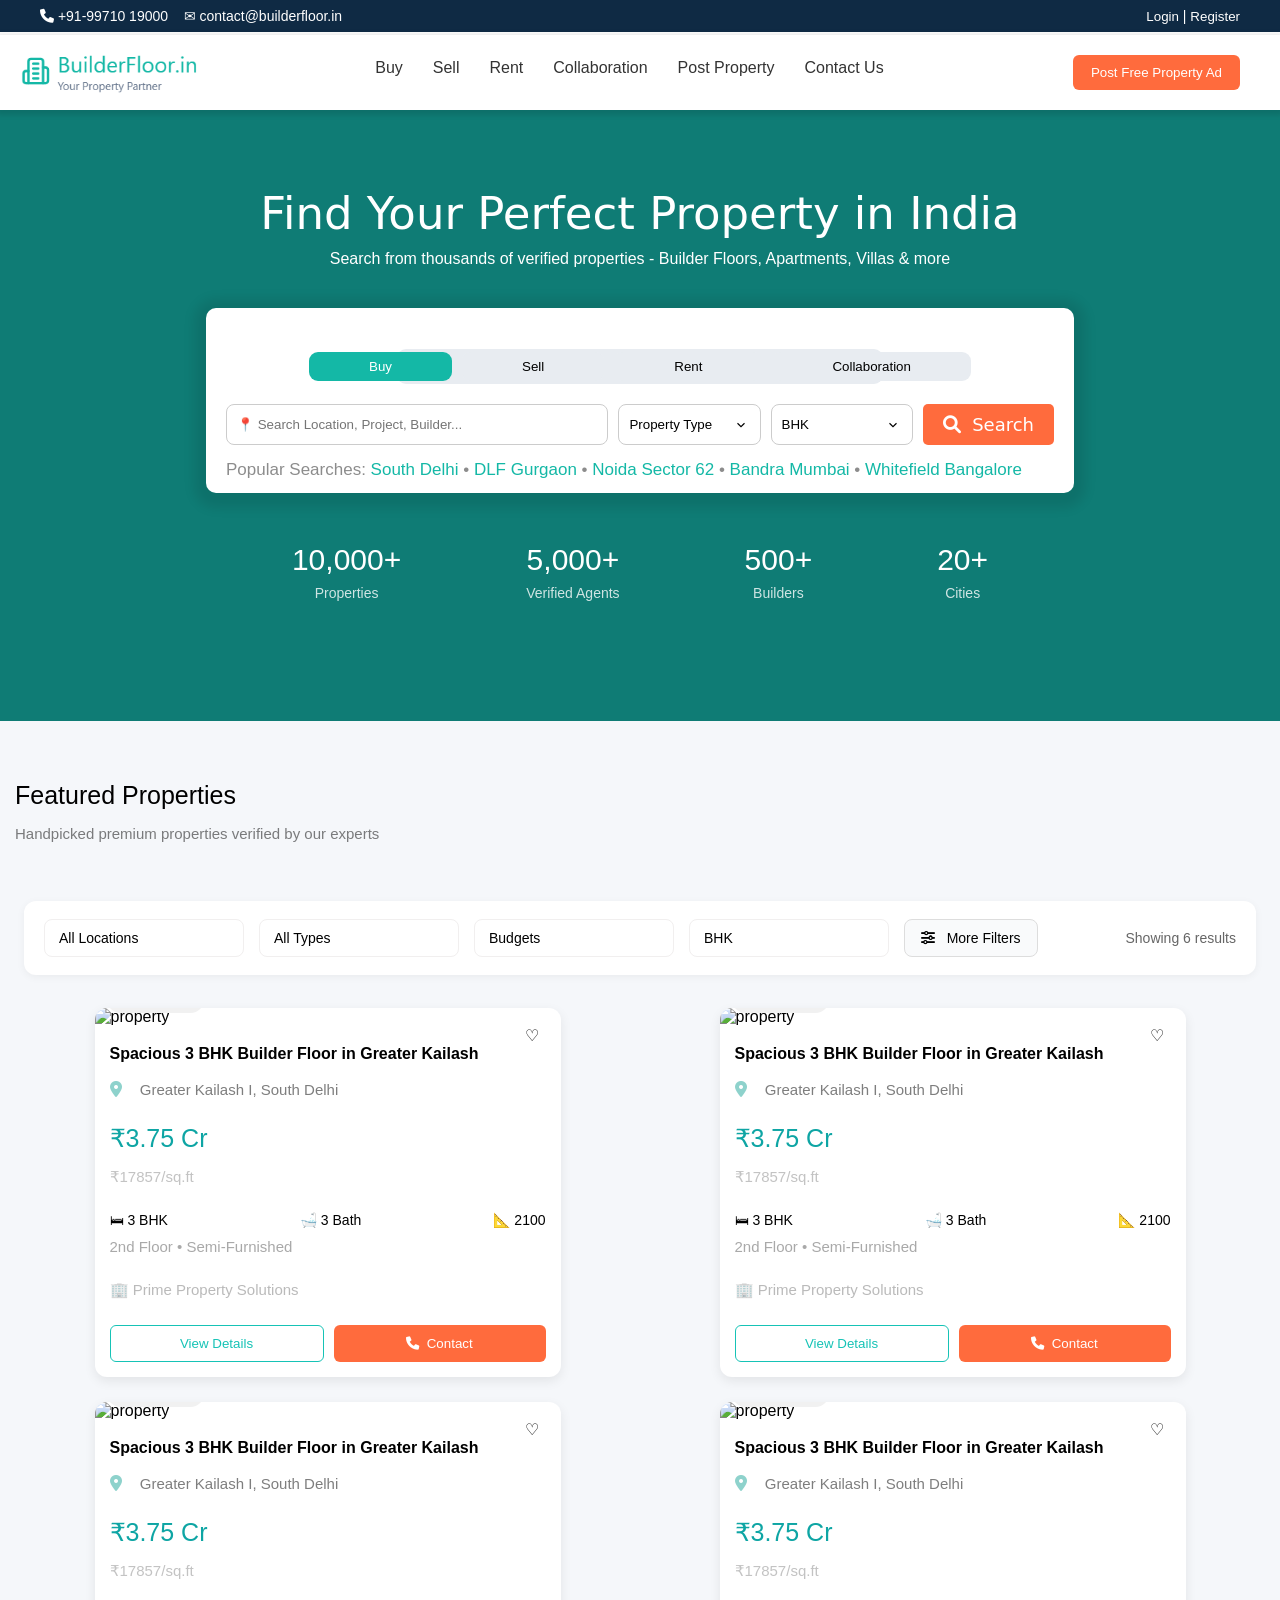
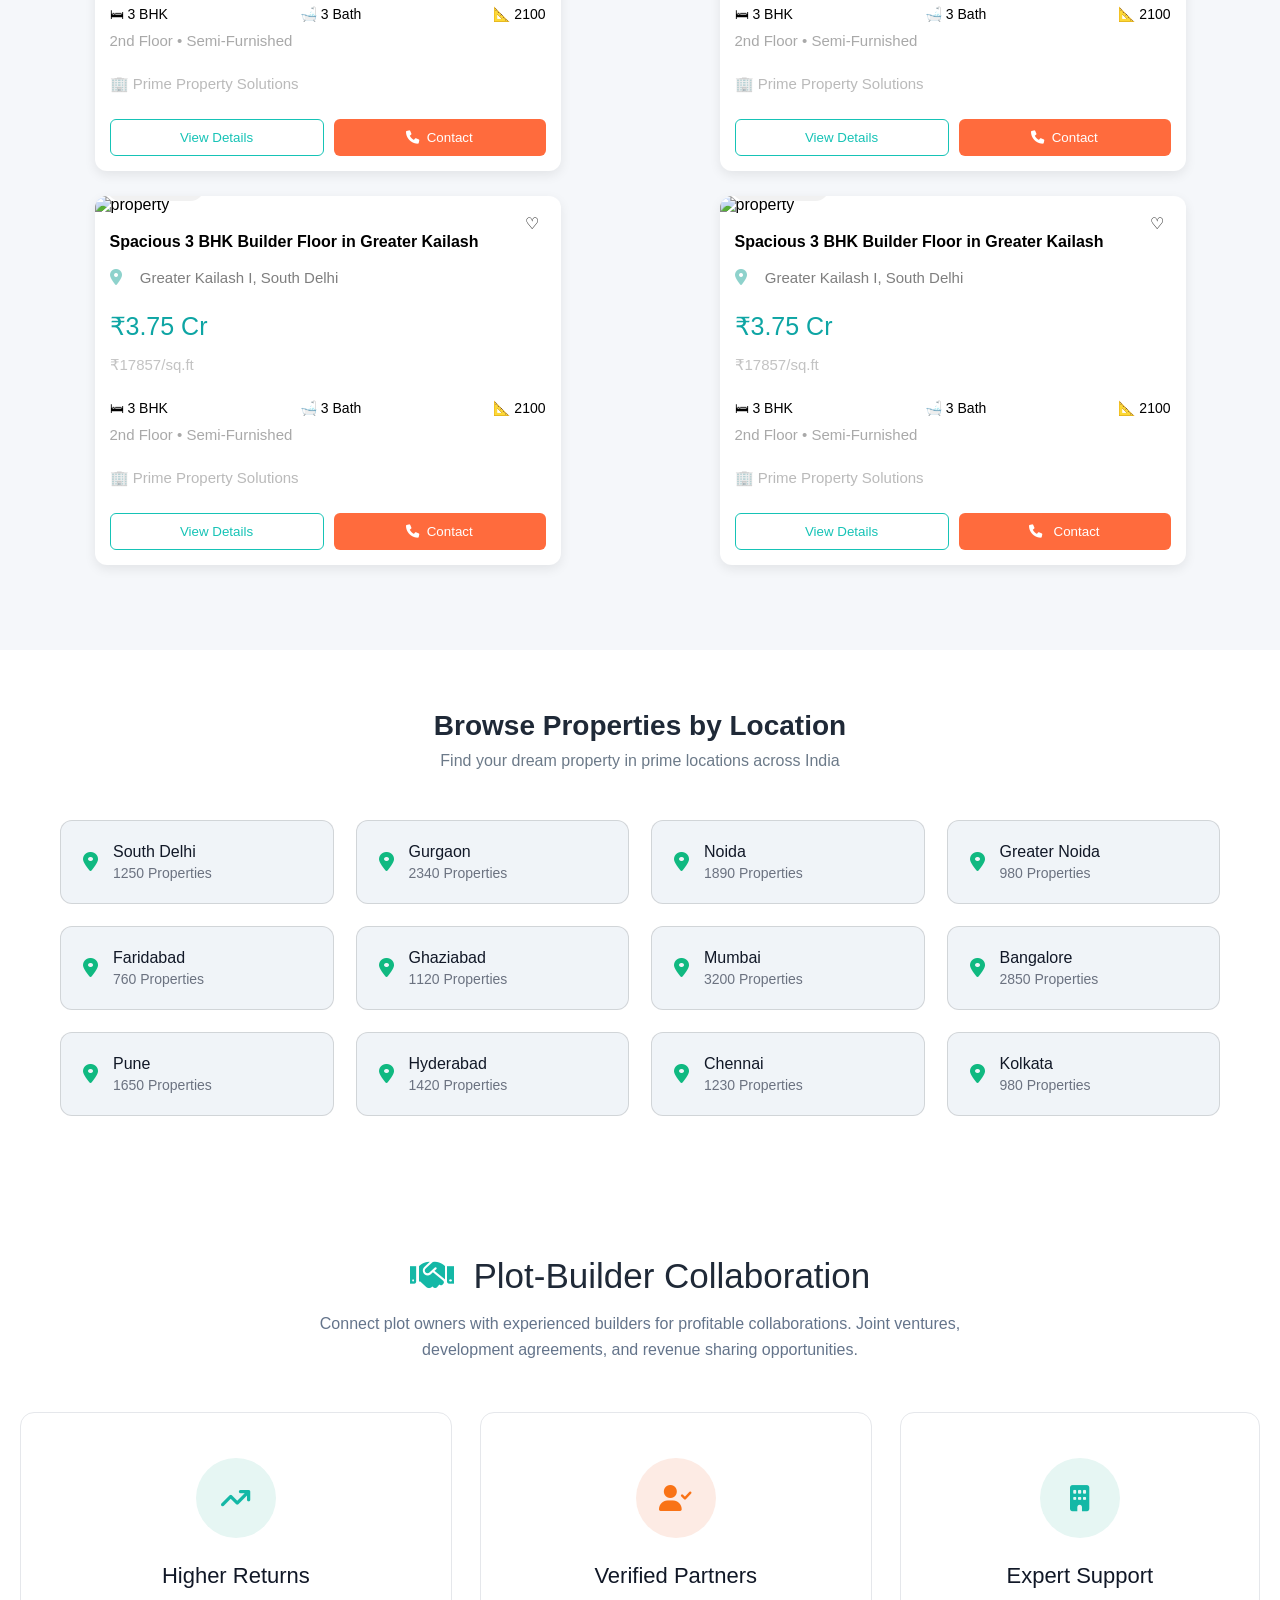
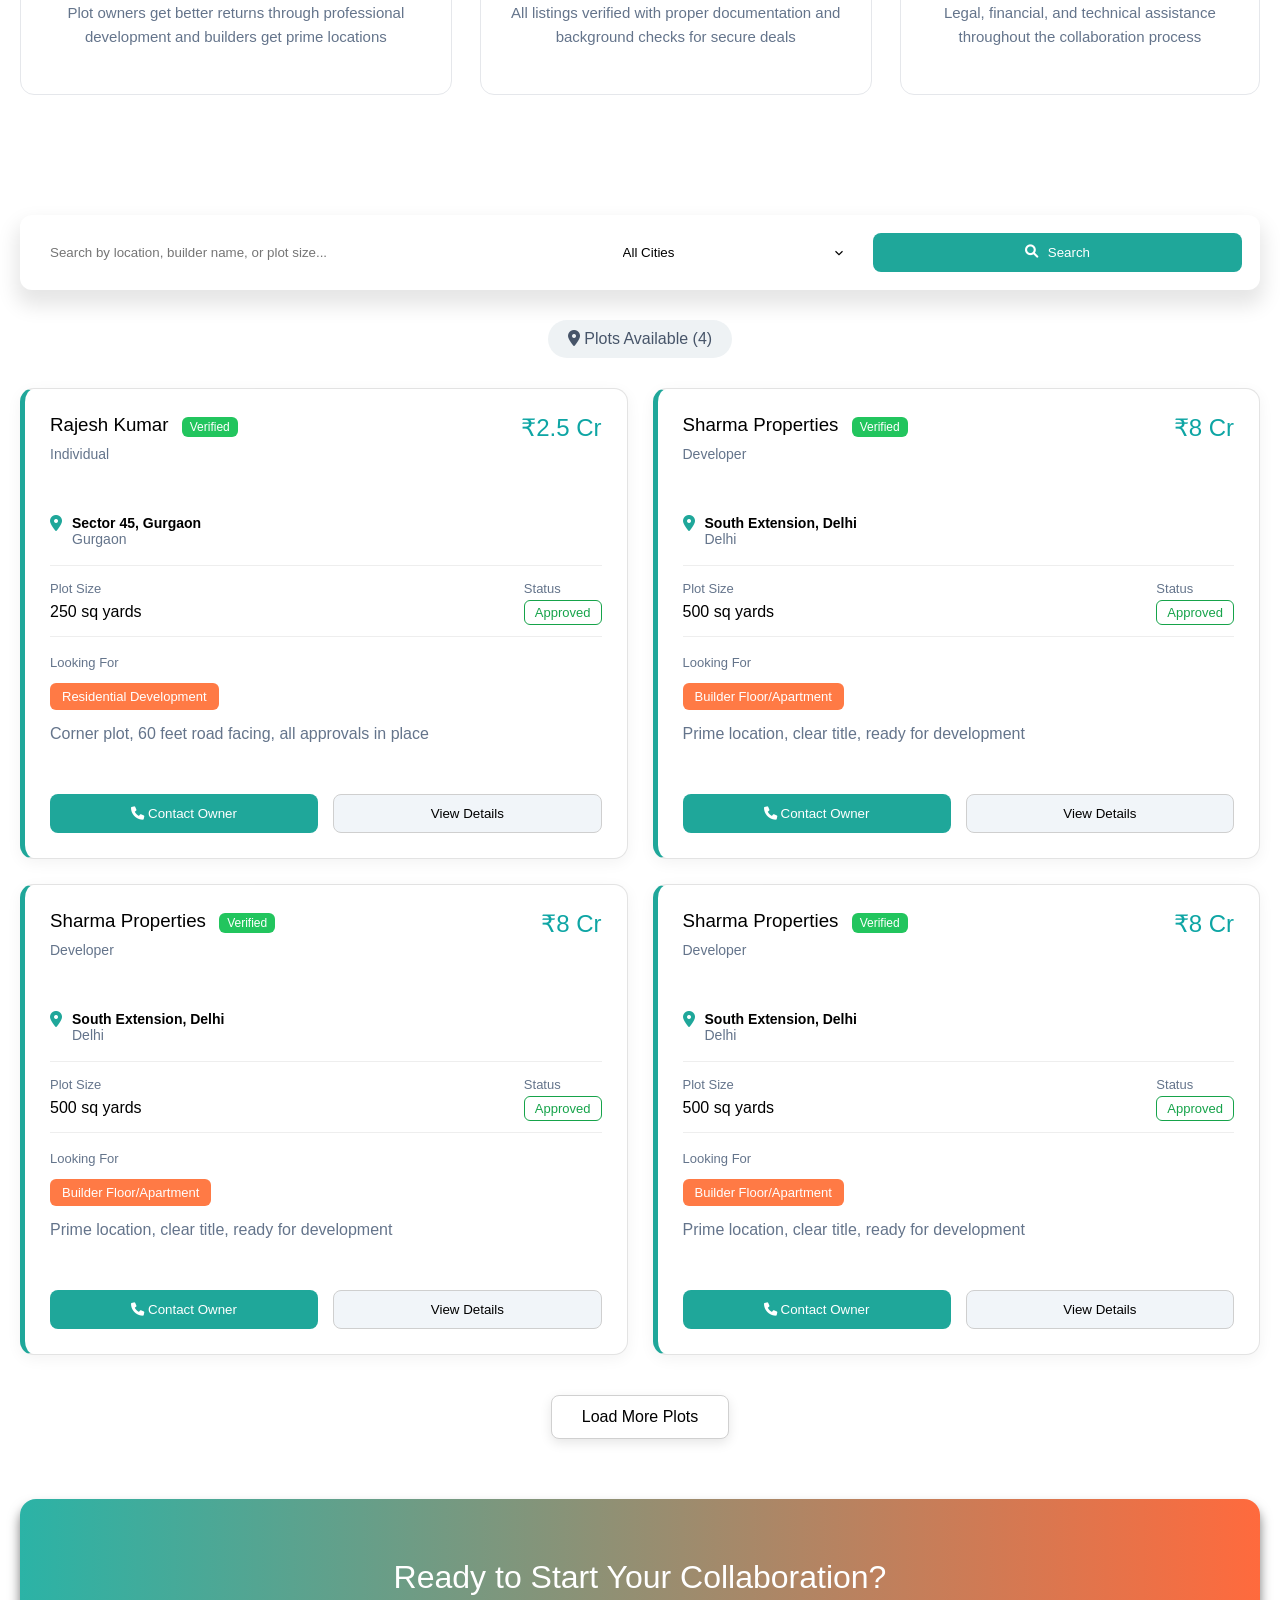
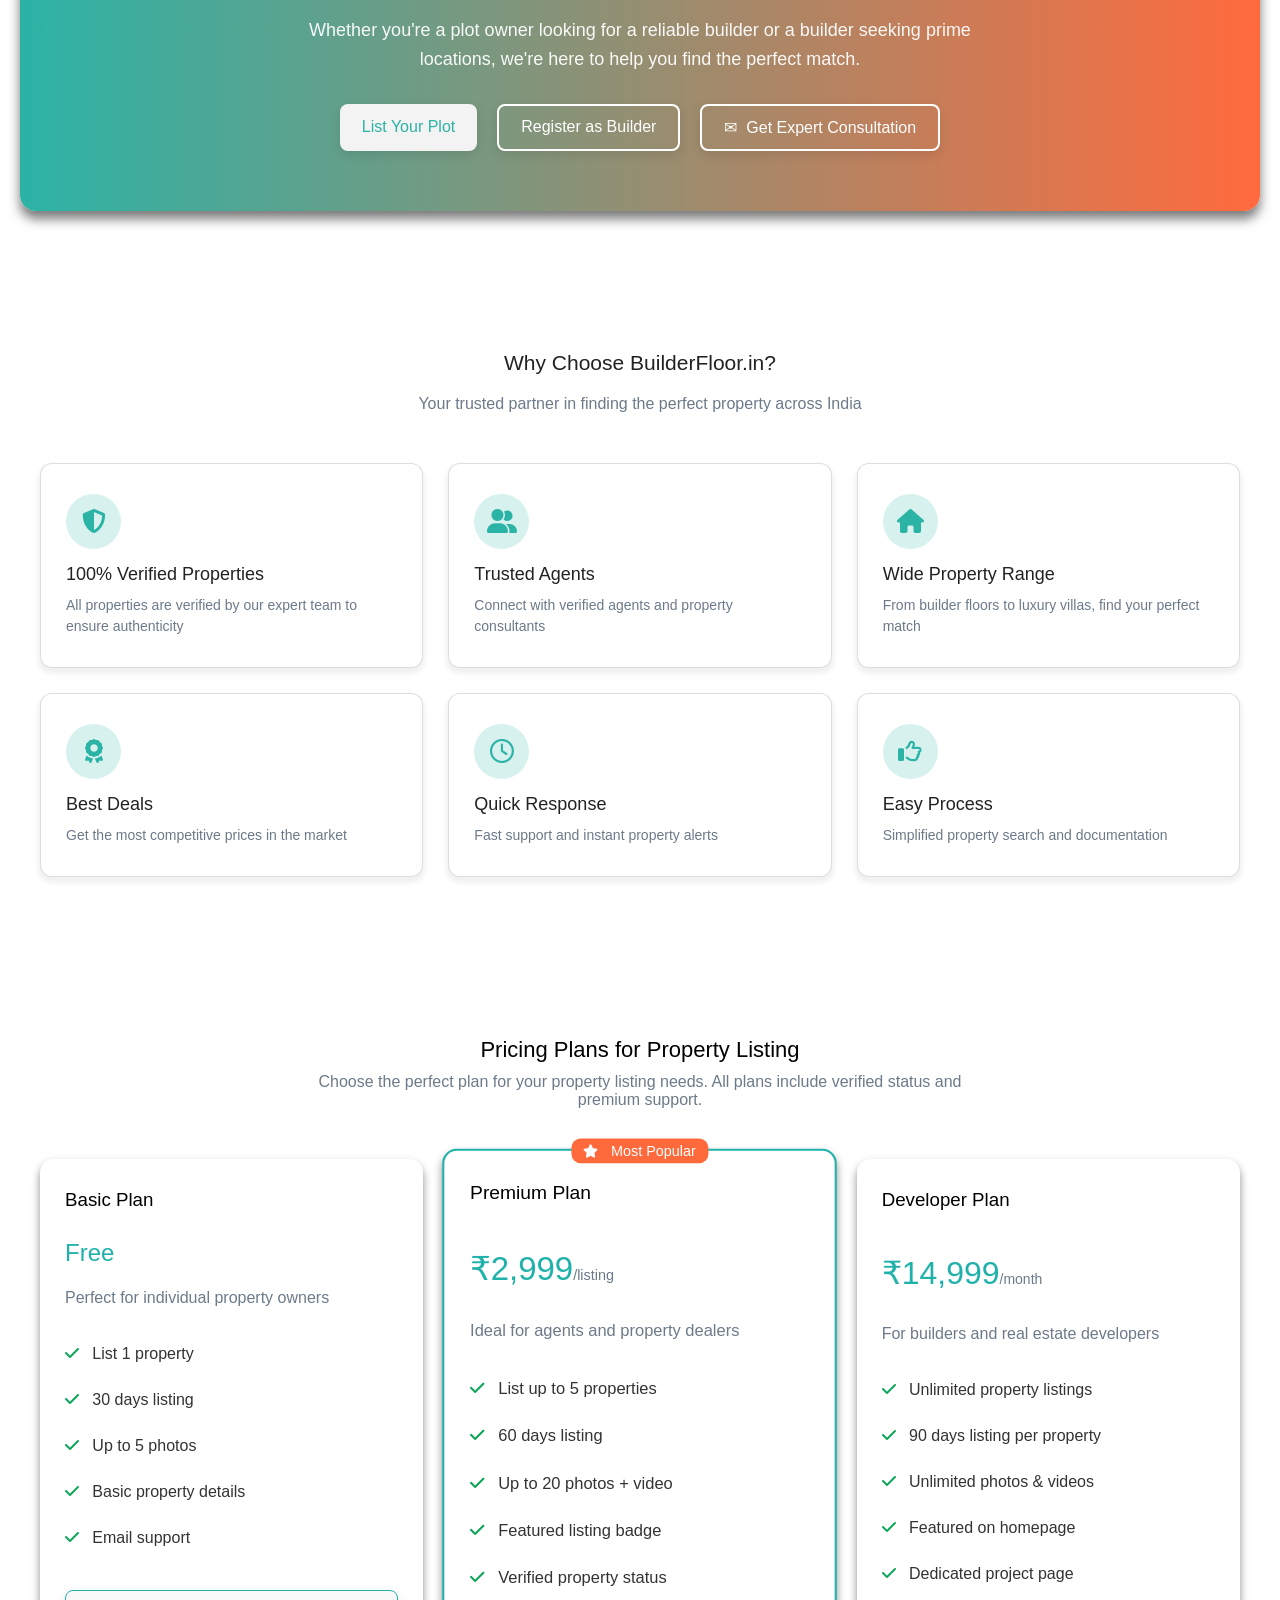
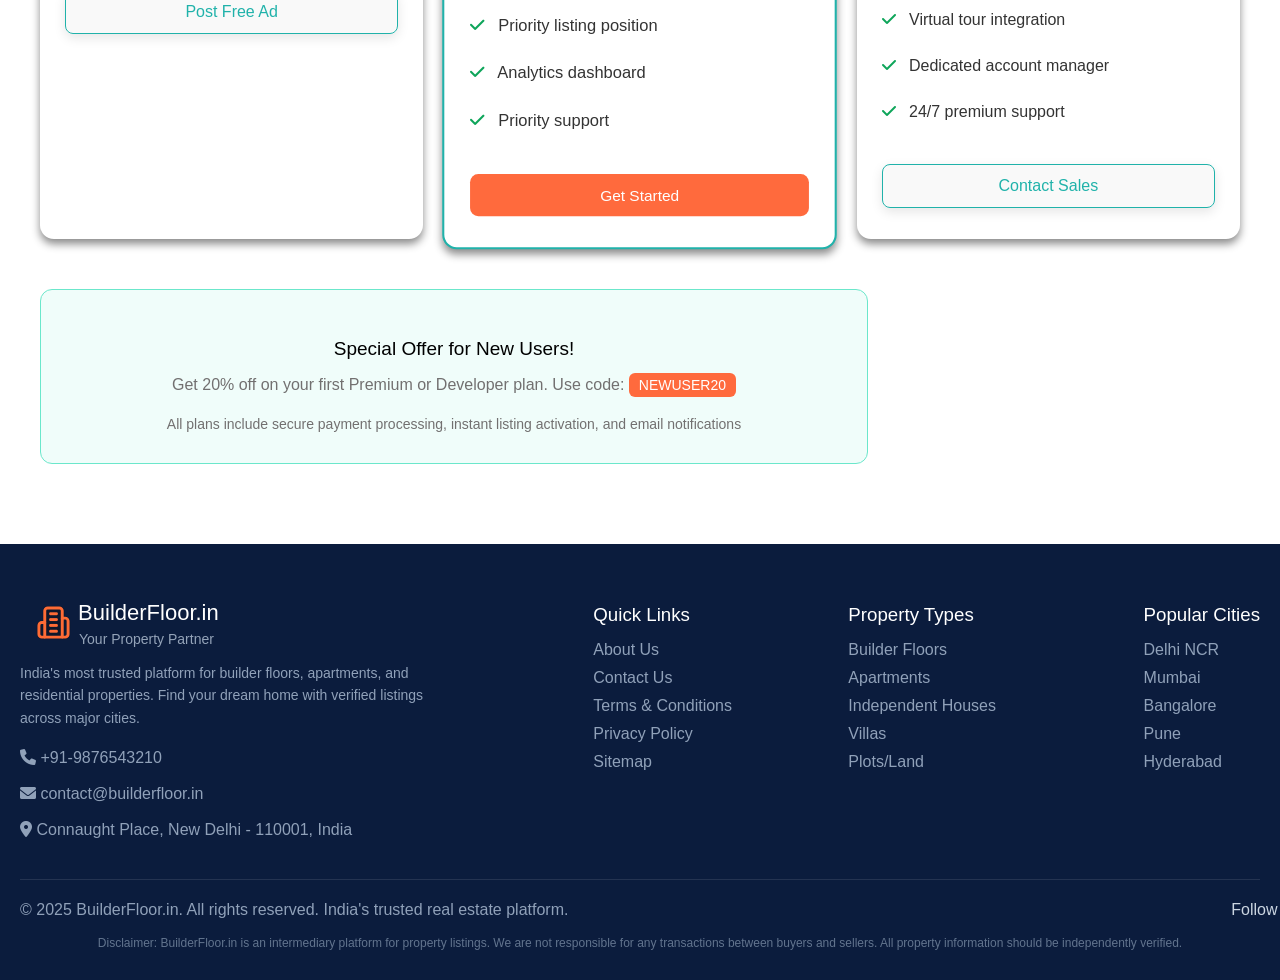
==== commit 81a2ae65: "Improved some Styling" ====
--- a/index.html
+++ b/index.html
@@ -3,6 +3,10 @@
   <head>
     <meta charset="UTF-8" />
     <meta name="viewport" content="width=device-width, initial-scale=1.0" />
+    <meta
+      name="google-site-verification"
+      content="j-6w8ZgzKp0VyJtuy6N2YShiGxB1osGA8az1MxS1BZk" />
+    <link rel="icon" href="./assets/images/icon_1.png" type="image/png" />
 
     <link
       rel="stylesheet"
@@ -1088,12 +1092,11 @@
       <div class="footer-container">
         <!-- Left Column -->
         <div class="footer-col left-col">
-          <h2 class="footer-logo">🏢 BuilderFloor.in</h2>
-
-          <p class="tagline">
-            &nbsp;&nbsp;&nbsp;&nbsp;&nbsp;&nbsp;&nbsp;&nbsp;&nbsp;&nbsp;Your
-            Property Partner
-          </p>
+          <h2 class="footer-logo">
+            <img src="./assets/images/icon_2.png" alt="logo" /> BuilderFloor.in
+          </h2>
+
+          <p class="tagline">Your Property Partner</p>
 
           <p class="footer-desc">
             India's most trusted platform for builder floors, apartments, and
@@ -1184,7 +1187,7 @@
         <!-- Social Login -->
         <button class="social-btn google">
           <img
-            src="https://cdn4.iconfinder.com/data/icons/logos-brands-7/512/google_logo-google_icongoogle-512.png"
+            src="./assets/images/google_logo.png"
             alt="Google logo"
             style="height: 15px; width: 15px" />
           Continue with Google
@@ -1192,7 +1195,7 @@
 
         <button class="social-btn facebook">
           <img
-            src="https://upload.wikimedia.org/wikipedia/commons/thumb/6/6c/Facebook_Logo_2023.png/960px-Facebook_Logo_2023.png"
+            src="./assets/images/facebook_logo.png"
             alt="Facebook logo"
             style="height: 15px; width: 15px; border-radius: 20px" />
           Continue with Facebook
@@ -1289,7 +1292,7 @@
         <!-- Social Login -->
         <button class="social-btn google">
           <img
-            src="https://cdn4.iconfinder.com/data/icons/logos-brands-7/512/google_logo-google_icongoogle-512.png"
+            src="./assets/images/google_logo.png"
             alt="Google logo"
             style="height: 15px; width: 15px" />
           Continue with Google
@@ -1297,7 +1300,7 @@
 
         <button class="social-btn facebook">
           <img
-            src="https://upload.wikimedia.org/wikipedia/commons/thumb/6/6c/Facebook_Logo_2023.png/960px-Facebook_Logo_2023.png"
+            src="./assets/images/facebook_logo.png"
             alt="Facebook logo"
             style="height: 15px; width: 15px; border-radius: 20px" />
           Continue with Facebook
--- a/assets/css/style.css
+++ b/assets/css/style.css
@@ -1275,12 +1275,21 @@
   font-size: 22px;
   margin-bottom: 5px;
   font-weight: 100;
+  margin-top: -39px;
+}
+.footer-logo img {
+  position: relative;
+
+  top: 26px;
+  left: 5px;
 }
 
 .tagline {
   color: #94a3b8;
   font-size: 14px;
   margin-bottom: 15px;
+  position: relative;
+  left: 59px;
 }
 
 /* Description */
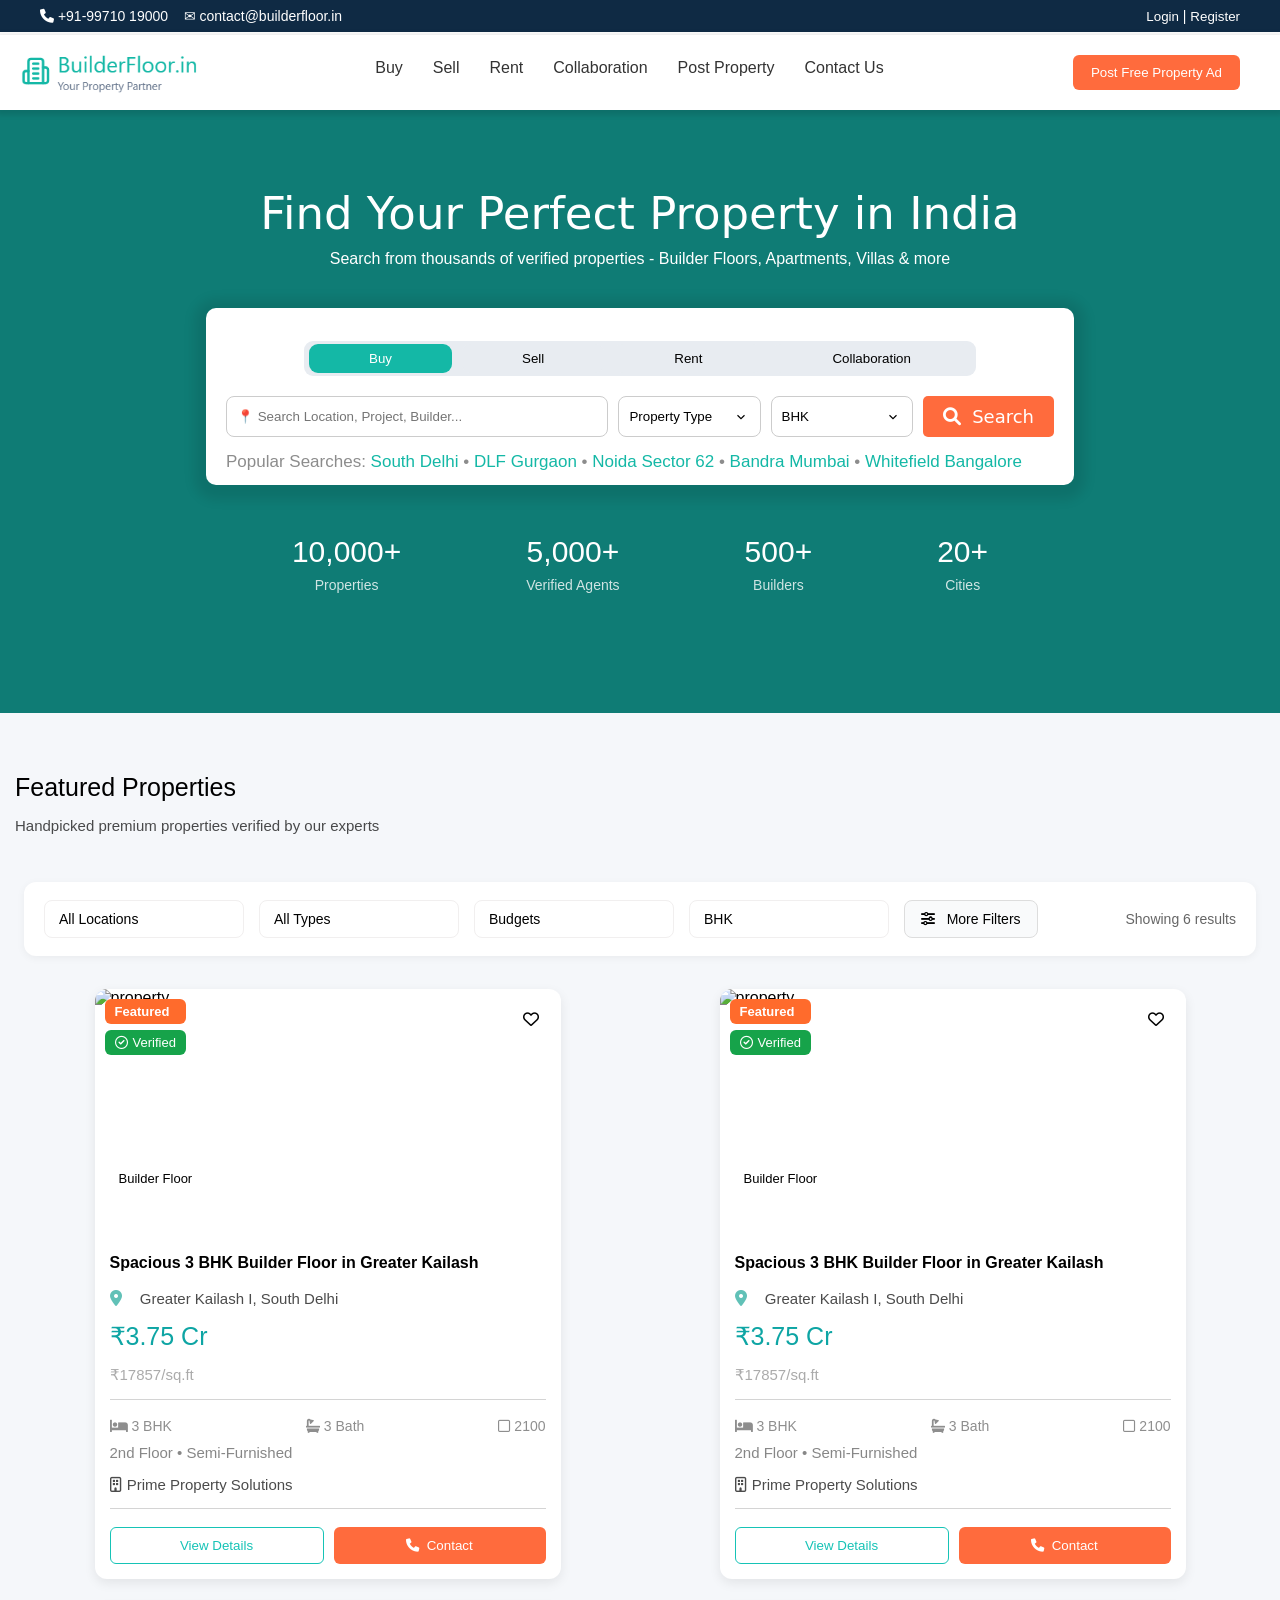
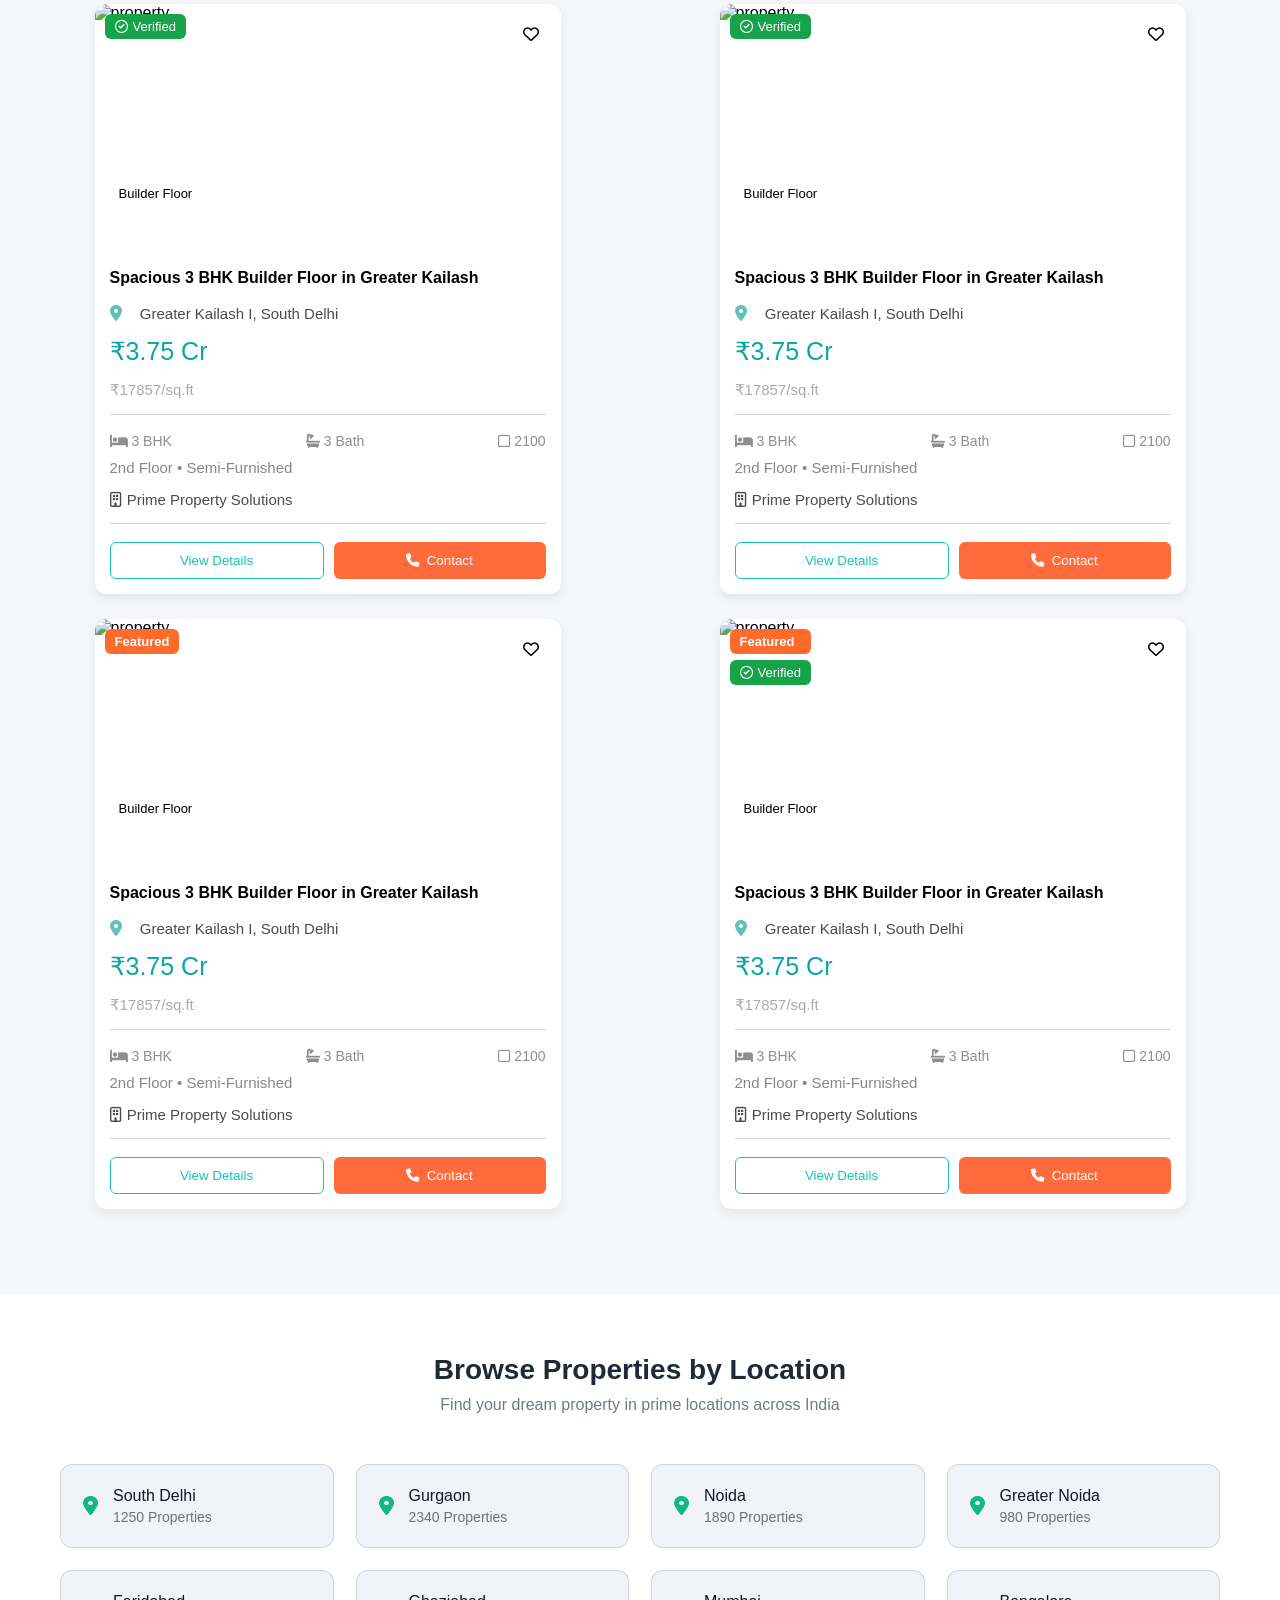
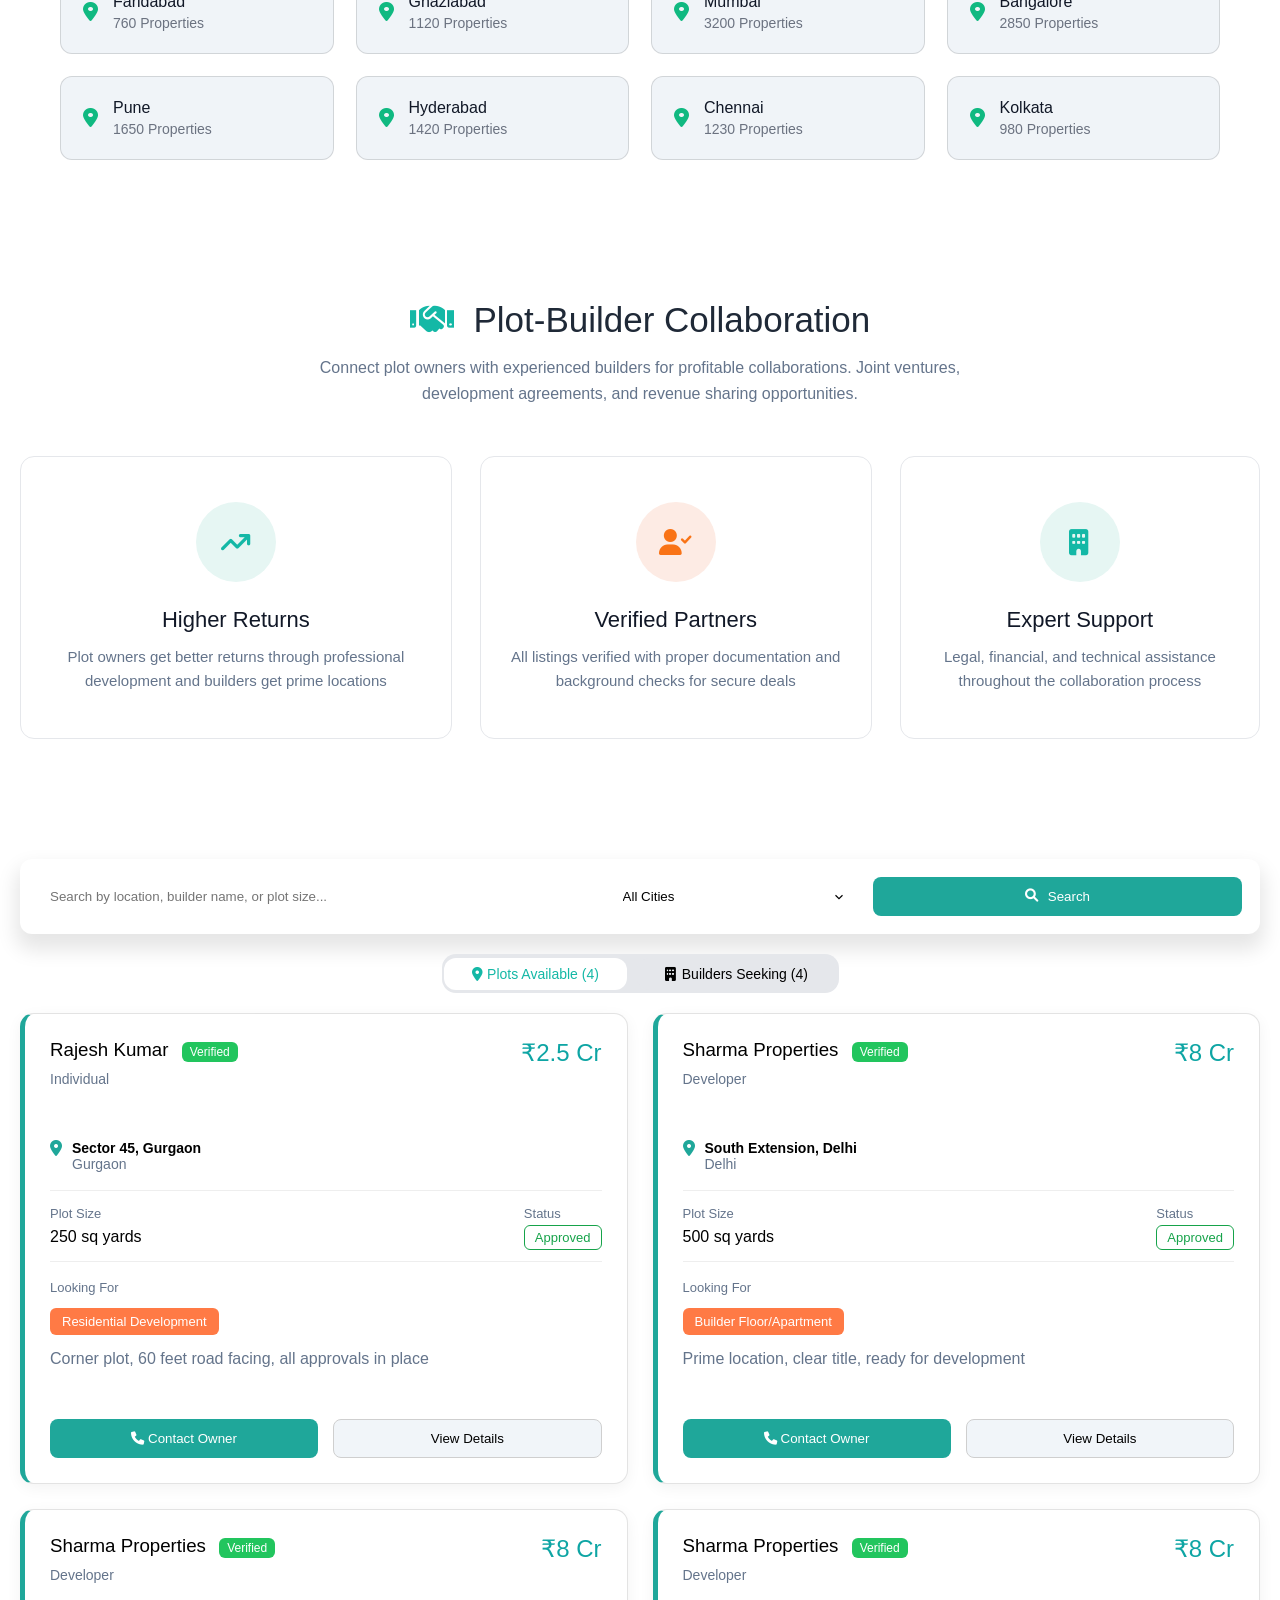
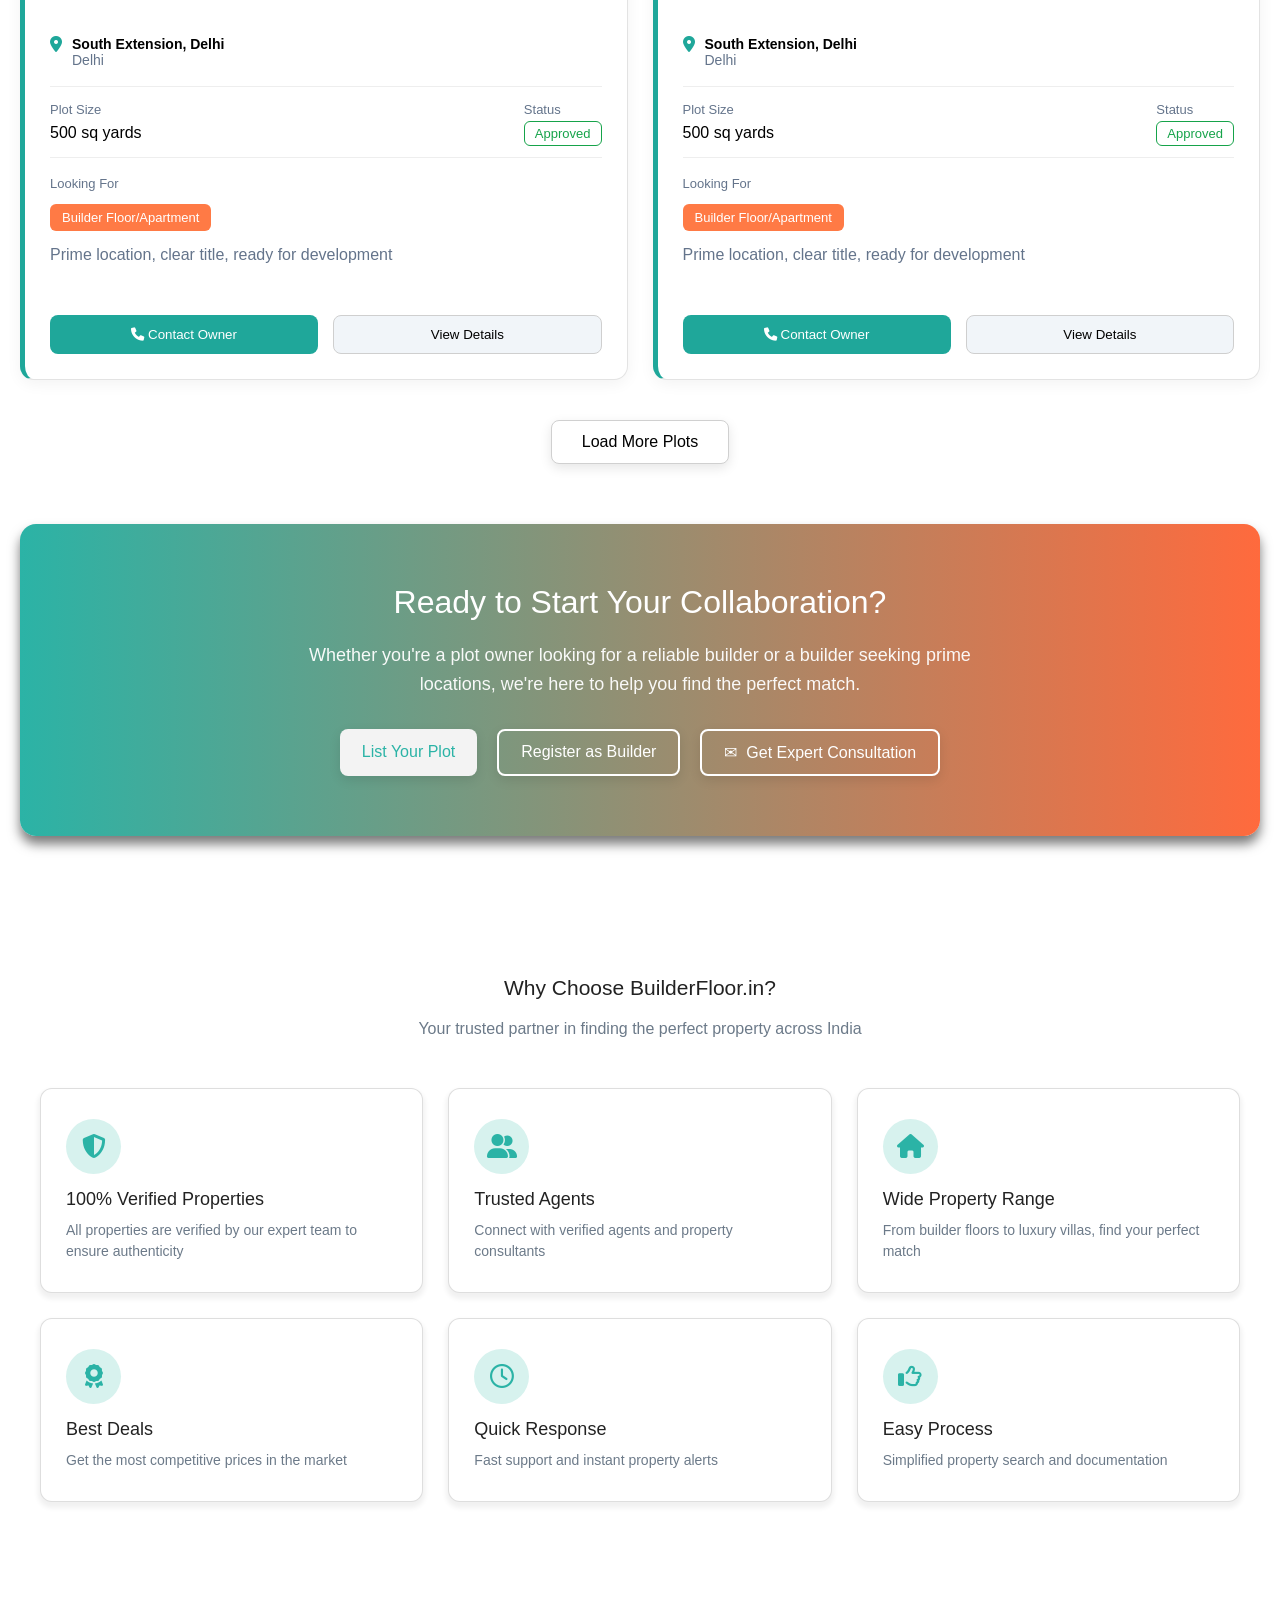
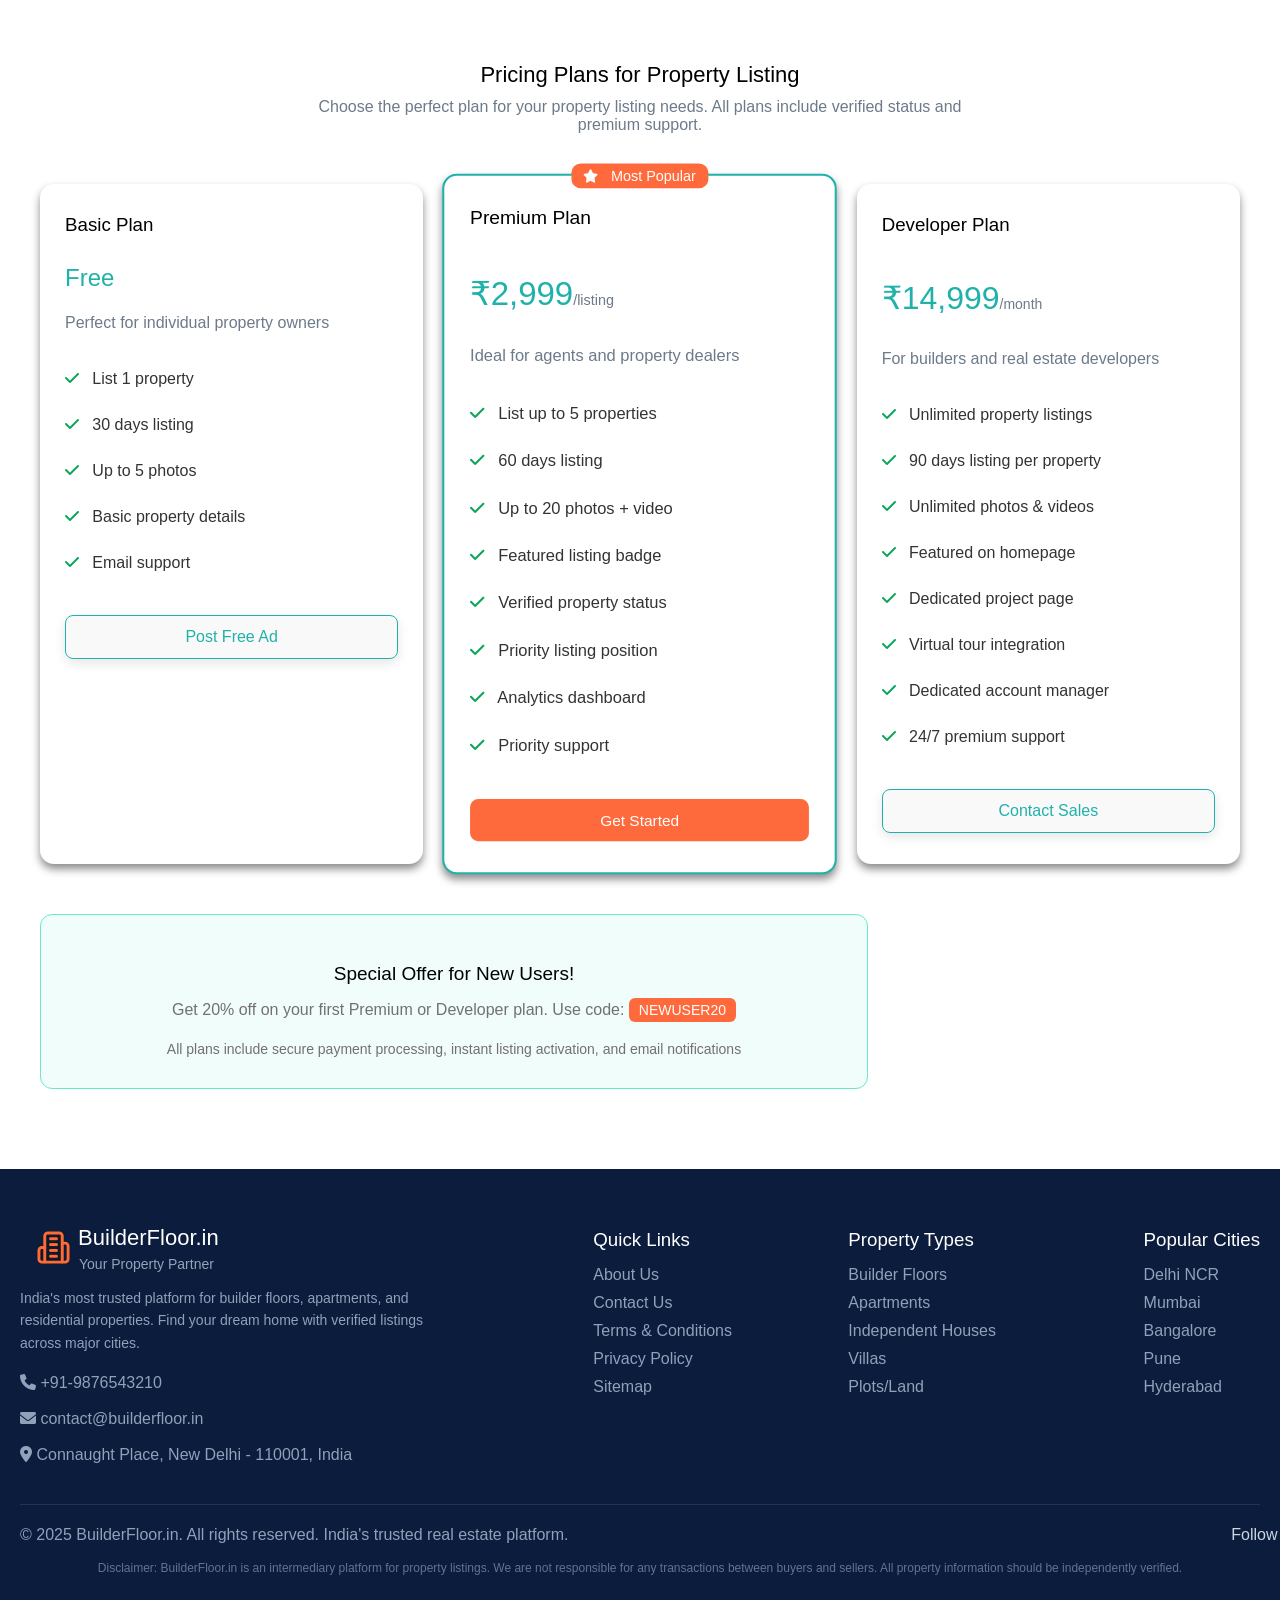
==== commit 184e2df3: "Added Card Details page" ====
--- a/index.html
+++ b/index.html
@@ -12,6 +12,7 @@
       rel="stylesheet"
       href="https://cdnjs.cloudflare.com/ajax/libs/font-awesome/6.0.0/css/all.min.css" />
 
+    <link rel="stylesheet" href="./assets/css/Collab.css" />
     <link rel="stylesheet" href="./assets/css/style.css" />
     <title>Document</title>
   </head>
@@ -177,14 +178,22 @@
         <div class="listing-card col card">
           <div class="image-box">
             <img
-              src="https://images.unsplash.com/photo-1566073771259-6a8506099945?ixlib=rb-4.0.3&amp;ixid=M3wxMjA3fDB8MHxzZWFyY2h8M3x8aG90ZWxzfGVufDB8fDB8fHww&amp;auto=format&amp;fit=crop&amp;w=800&amp;q=60"
+              src="https://images.unsplash.com/photo-1600596542815-ffad4c1539a9?q=80&w=1175&auto=format&fit=crop&ixlib=rb-4.1.0&ixid=M3wxMjA3fDB8MHxwaG90by1wYWdlfHx8fGVufDB8fHx8fA%3D%3D"
               alt="property" />
+
+            <!-- Top Left Badges -->
+            <div class="badges">
+              <span class="featuredBadge">Featured</span>
+              <span class="verifiedBadge"
+                ><i class="fa-regular fa-circle-check"></i> Verified</span
+              >
+            </div>
 
             <!-- Tag -->
             <span class="tag">Builder Floor</span>
 
             <!-- Heart Icon -->
-            <span class="wishlist">♡</span>
+            <span class="wishlist"><i class="fa-regular fa-heart"></i></span>
           </div>
 
           <div class="card-content">
@@ -198,18 +207,25 @@
             <h2 class="price">₹3.75 Cr</h2>
             <p class="sqft">₹17857/sq.ft</p>
 
+            <hr class="hr-tag" />
+
             <div class="details">
-              <span>🛏 3 BHK</span>
-              <span>🛁 3 Bath</span>
-              <span>📐 2100</span>
-            </div>
-
+              <span><i class="fa-solid fa-bed"></i> 3 BHK</span>
+              <span><i class="fa-solid fa-bath"></i> 3 Bath</span>
+              <span><i class="fa-regular fa-square"></i> 2100</span>
+            </div>
             <p class="extra">2nd Floor • Semi-Furnished</p>
 
-            <p class="builder">🏢 Prime Property Solutions</p>
+            <p class="builder">
+              <i class="fa-regular fa-building"></i> Prime Property Solutions
+            </p>
+
+            <hr class="hr-tag" />
 
             <div class="actions">
-              <button class="view">View Details</button>
+              <button class="view">
+                <a href="./pages/details.html">View Details</a>
+              </button>
               <button class="contact">
                 <i class="fa-solid fa-phone"></i>&nbsp; Contact
               </button>
@@ -224,11 +240,19 @@
               src="https://images.unsplash.com/photo-1566073771259-6a8506099945?ixlib=rb-4.0.3&amp;ixid=M3wxMjA3fDB8MHxzZWFyY2h8M3x8aG90ZWxzfGVufDB8fDB8fHww&amp;auto=format&amp;fit=crop&amp;w=800&amp;q=60"
               alt="property" />
 
+            <!-- Top Left Badges -->
+            <div class="badges">
+              <span class="featuredBadge">Featured</span>
+              <span class="verifiedBadge"
+                ><i class="fa-regular fa-circle-check"></i> Verified</span
+              >
+            </div>
+
             <!-- Tag -->
             <span class="tag">Builder Floor</span>
 
             <!-- Heart Icon -->
-            <span class="wishlist">♡</span>
+            <span class="wishlist"><i class="fa-regular fa-heart"></i></span>
           </div>
 
           <div class="card-content">
@@ -242,18 +266,25 @@
             <h2 class="price">₹3.75 Cr</h2>
             <p class="sqft">₹17857/sq.ft</p>
 
+            <hr class="hr-tag" />
+
             <div class="details">
-              <span>🛏 3 BHK</span>
-              <span>🛁 3 Bath</span>
-              <span>📐 2100</span>
-            </div>
-
+              <span><i class="fa-solid fa-bed"></i> 3 BHK</span>
+              <span><i class="fa-solid fa-bath"></i> 3 Bath</span>
+              <span><i class="fa-regular fa-square"></i> 2100</span>
+            </div>
             <p class="extra">2nd Floor • Semi-Furnished</p>
 
-            <p class="builder">🏢 Prime Property Solutions</p>
+            <p class="builder">
+              <i class="fa-regular fa-building"></i> Prime Property Solutions
+            </p>
+
+            <hr class="hr-tag" />
 
             <div class="actions">
-              <button class="view">View Details</button>
+              <button class="view">
+                <a href="./pages/details.html">View Details</a>
+              </button>
               <button class="contact">
                 <i class="fa-solid fa-phone"></i>&nbsp; Contact
               </button>
@@ -268,11 +299,18 @@
               src="https://images.unsplash.com/photo-1566073771259-6a8506099945?ixlib=rb-4.0.3&amp;ixid=M3wxMjA3fDB8MHxzZWFyY2h8M3x8aG90ZWxzfGVufDB8fDB8fHww&amp;auto=format&amp;fit=crop&amp;w=800&amp;q=60"
               alt="property" />
 
+            <!-- Top Left Badges -->
+            <div class="badges">
+              <span class="verifiedBadge"
+                ><i class="fa-regular fa-circle-check"></i> Verified</span
+              >
+            </div>
+
             <!-- Tag -->
             <span class="tag">Builder Floor</span>
 
             <!-- Heart Icon -->
-            <span class="wishlist">♡</span>
+            <span class="wishlist"><i class="fa-regular fa-heart"></i></span>
           </div>
 
           <div class="card-content">
@@ -286,18 +324,25 @@
             <h2 class="price">₹3.75 Cr</h2>
             <p class="sqft">₹17857/sq.ft</p>
 
+            <hr class="hr-tag" />
+
             <div class="details">
-              <span>🛏 3 BHK</span>
-              <span>🛁 3 Bath</span>
-              <span>📐 2100</span>
-            </div>
-
+              <span><i class="fa-solid fa-bed"></i> 3 BHK</span>
+              <span><i class="fa-solid fa-bath"></i> 3 Bath</span>
+              <span><i class="fa-regular fa-square"></i> 2100</span>
+            </div>
             <p class="extra">2nd Floor • Semi-Furnished</p>
 
-            <p class="builder">🏢 Prime Property Solutions</p>
+            <p class="builder">
+              <i class="fa-regular fa-building"></i> Prime Property Solutions
+            </p>
+
+            <hr class="hr-tag" />
 
             <div class="actions">
-              <button class="view">View Details</button>
+              <button class="view">
+                <a href="./pages/details.html">View Details</a>
+              </button>
               <button class="contact">
                 <i class="fa-solid fa-phone"></i>&nbsp; Contact
               </button>
@@ -312,11 +357,18 @@
               src="https://images.unsplash.com/photo-1566073771259-6a8506099945?ixlib=rb-4.0.3&amp;ixid=M3wxMjA3fDB8MHxzZWFyY2h8M3x8aG90ZWxzfGVufDB8fDB8fHww&amp;auto=format&amp;fit=crop&amp;w=800&amp;q=60"
               alt="property" />
 
+            <!-- Top Left Badges -->
+            <div class="badges">
+              <span class="verifiedBadge"
+                ><i class="fa-regular fa-circle-check"></i> Verified</span
+              >
+            </div>
+
             <!-- Tag -->
             <span class="tag">Builder Floor</span>
 
             <!-- Heart Icon -->
-            <span class="wishlist">♡</span>
+            <span class="wishlist"><i class="fa-regular fa-heart"></i></span>
           </div>
 
           <div class="card-content">
@@ -330,18 +382,25 @@
             <h2 class="price">₹3.75 Cr</h2>
             <p class="sqft">₹17857/sq.ft</p>
 
+            <hr class="hr-tag" />
+
             <div class="details">
-              <span>🛏 3 BHK</span>
-              <span>🛁 3 Bath</span>
-              <span>📐 2100</span>
-            </div>
-
+              <span><i class="fa-solid fa-bed"></i> 3 BHK</span>
+              <span><i class="fa-solid fa-bath"></i> 3 Bath</span>
+              <span><i class="fa-regular fa-square"></i> 2100</span>
+            </div>
             <p class="extra">2nd Floor • Semi-Furnished</p>
 
-            <p class="builder">🏢 Prime Property Solutions</p>
+            <p class="builder">
+              <i class="fa-regular fa-building"></i> Prime Property Solutions
+            </p>
+
+            <hr class="hr-tag" />
 
             <div class="actions">
-              <button class="view">View Details</button>
+              <button class="view">
+                <a href="./pages/details.html">View Details</a>
+              </button>
               <button class="contact">
                 <i class="fa-solid fa-phone"></i>&nbsp; Contact
               </button>
@@ -356,11 +415,16 @@
               src="https://images.unsplash.com/photo-1566073771259-6a8506099945?ixlib=rb-4.0.3&amp;ixid=M3wxMjA3fDB8MHxzZWFyY2h8M3x8aG90ZWxzfGVufDB8fDB8fHww&amp;auto=format&amp;fit=crop&amp;w=800&amp;q=60"
               alt="property" />
 
+            <!-- Top Left Badges -->
+            <div class="badges">
+              <span class="featuredBadge">Featured</span>
+            </div>
+
             <!-- Tag -->
             <span class="tag">Builder Floor</span>
 
             <!-- Heart Icon -->
-            <span class="wishlist">♡</span>
+            <span class="wishlist"><i class="fa-regular fa-heart"></i></span>
           </div>
 
           <div class="card-content">
@@ -374,18 +438,25 @@
             <h2 class="price">₹3.75 Cr</h2>
             <p class="sqft">₹17857/sq.ft</p>
 
+            <hr class="hr-tag" />
+
             <div class="details">
-              <span>🛏 3 BHK</span>
-              <span>🛁 3 Bath</span>
-              <span>📐 2100</span>
-            </div>
-
+              <span><i class="fa-solid fa-bed"></i> 3 BHK</span>
+              <span><i class="fa-solid fa-bath"></i> 3 Bath</span>
+              <span><i class="fa-regular fa-square"></i> 2100</span>
+            </div>
             <p class="extra">2nd Floor • Semi-Furnished</p>
 
-            <p class="builder">🏢 Prime Property Solutions</p>
+            <p class="builder">
+              <i class="fa-regular fa-building"></i> Prime Property Solutions
+            </p>
+
+            <hr class="hr-tag" />
 
             <div class="actions">
-              <button class="view">View Details</button>
+              <button class="view">
+                <a href="./pages/details.html">View Details</a>
+              </button>
               <button class="contact">
                 <i class="fa-solid fa-phone"></i>&nbsp; Contact
               </button>
@@ -400,11 +471,19 @@
               src="https://images.unsplash.com/photo-1566073771259-6a8506099945?ixlib=rb-4.0.3&amp;ixid=M3wxMjA3fDB8MHxzZWFyY2h8M3x8aG90ZWxzfGVufDB8fDB8fHww&amp;auto=format&amp;fit=crop&amp;w=800&amp;q=60"
               alt="property" />
 
+            <!-- Top Left Badges -->
+            <div class="badges">
+              <span class="featuredBadge">Featured</span>
+              <span class="verifiedBadge"
+                ><i class="fa-regular fa-circle-check"></i> Verified</span
+              >
+            </div>
+
             <!-- Tag -->
             <span class="tag">Builder Floor</span>
 
             <!-- Heart Icon -->
-            <span class="wishlist">♡</span>
+            <span class="wishlist"><i class="fa-regular fa-heart"></i></span>
           </div>
 
           <div class="card-content">
@@ -418,20 +497,27 @@
             <h2 class="price">₹3.75 Cr</h2>
             <p class="sqft">₹17857/sq.ft</p>
 
+            <hr class="hr-tag" />
+
             <div class="details">
-              <span>🛏 3 BHK</span>
-              <span>🛁 3 Bath</span>
-              <span>📐 2100</span>
-            </div>
-
+              <span><i class="fa-solid fa-bed"></i> 3 BHK</span>
+              <span><i class="fa-solid fa-bath"></i> 3 Bath</span>
+              <span><i class="fa-regular fa-square"></i> 2100</span>
+            </div>
             <p class="extra">2nd Floor • Semi-Furnished</p>
 
-            <p class="builder">🏢 Prime Property Solutions</p>
+            <p class="builder">
+              <i class="fa-regular fa-building"></i> Prime Property Solutions
+            </p>
+
+            <hr class="hr-tag" />
 
             <div class="actions">
-              <button class="view">View Details</button>
+              <button class="view">
+                <a href="./pages/details.html">View Details</a>
+              </button>
               <button class="contact">
-                <i class="fa-solid fa-phone"></i> &nbsp; Contact
+                <i class="fa-solid fa-phone"></i>&nbsp; Contact
               </button>
             </div>
           </div>
@@ -621,229 +707,415 @@
           </button>
         </div>
 
-        <!-- RESULT COUNT -->
-        <div class="result-count">
-          <i class="fa-solid fa-location-dot"></i>
-          Plots Available (4)
-        </div>
-
-        <!-- CARDS -->
-        <div class="plot-grid">
-          <!-- CARD 1 -->
-          <div class="plot-card">
-            <div class="card-top">
-              <div>
-                <h3>
-                  Rajesh Kumar
-                  <span class="verified">Verified</span>
-                </h3>
-                <p class="type">Individual</p>
-              </div>
-
-              <div class="price">₹2.5 Cr</div>
-            </div>
-
-            <div class="location">
-              <i class="fa-solid fa-location-dot"></i>
-              <div>
-                <strong>Sector 45, Gurgaon</strong>
-                <p>Gurgaon</p>
-              </div>
-            </div>
-
-            <div class="info-row">
-              <div>
-                <p class="plot-label">Plot Size</p>
-
-                <strong>250 sq yards</strong>
-              </div>
-
-              <div>
-                <p class="plot-label">Status</p>
-                <span class="status approved">Approved</span>
-              </div>
-            </div>
-            <br />
-
-            <div class="looking">
-              <p class="plot-label">Looking For</p>
-              <span class="plot-tag">Residential Development</span>
-            </div>
-
-            <p class="desc">
-              Corner plot, 60 feet road facing, all approvals in place
-            </p>
-            <br />
-            <br />
-            <div class="plot-actions">
-              <button class="plot-contact">
-                <i class="fa-solid fa-phone"></i>
-                Contact Owner
-              </button>
-
-              <button class="plot-details">View Details</button>
-            </div>
-          </div>
-
-          <!-- CARD 2 -->
-          <div class="plot-card">
-            <div class="card-top">
-              <div>
-                <h3>
-                  Sharma Properties
-                  <span class="verified">Verified</span>
-                </h3>
-                <p class="type">Developer</p>
-              </div>
-
-              <div class="price">₹8 Cr</div>
-            </div>
-
-            <div class="location">
-              <i class="fa-solid fa-location-dot"></i>
-              <div>
-                <strong>South Extension, Delhi</strong>
-                <p>Delhi</p>
-              </div>
-            </div>
-
-            <div class="info-row">
-              <div>
-                <p class="plot-label">Plot Size</p>
-                <strong>500 sq yards</strong>
-              </div>
-
-              <div>
-                <p class="plot-label">Status</p>
-                <span class="status approved">Approved</span>
-              </div>
-            </div>
-            <br />
-            <div class="looking">
-              <p class="plot-label">Looking For</p>
-              <span class="plot-tag">Builder Floor/Apartment</span>
-            </div>
-
-            <p class="desc">
-              Prime location, clear title, ready for development
-            </p>
-            <br />
-            <br />
-            <div class="plot-actions">
-              <button class="plot-contact">
-                <i class="fa-solid fa-phone"></i>
-                Contact Owner
-              </button>
-
-              <button class="plot-details">View Details</button>
-            </div>
-          </div>
-
-          <!-- CARD 3 -->
-          <div class="plot-card">
-            <div class="card-top">
-              <div>
-                <h3>
-                  Sharma Properties
-                  <span class="verified">Verified</span>
-                </h3>
-                <p class="type">Developer</p>
-              </div>
-
-              <div class="price">₹8 Cr</div>
-            </div>
-
-            <div class="location">
-              <i class="fa-solid fa-location-dot"></i>
-              <div>
-                <strong>South Extension, Delhi</strong>
-                <p>Delhi</p>
-              </div>
-            </div>
-
-            <div class="info-row">
-              <div>
-                <p class="plot-label">Plot Size</p>
-                <strong>500 sq yards</strong>
-              </div>
-
-              <div>
-                <p class="plot-label">Status</p>
-                <span class="status approved">Approved</span>
-              </div>
-            </div>
-            <br />
-            <div class="looking">
-              <p class="plot-label">Looking For</p>
-              <span class="plot-tag">Builder Floor/Apartment</span>
-            </div>
-
-            <p class="desc">
-              Prime location, clear title, ready for development
-            </p>
-            <br />
-            <br />
-            <div class="plot-actions">
-              <button class="plot-contact">
-                <i class="fa-solid fa-phone"></i>
-                Contact Owner
-              </button>
-
-              <button class="plot-details">View Details</button>
-            </div>
-          </div>
-
-          <!-- CARD 4 -->
-          <div class="plot-card">
-            <div class="card-top">
-              <div>
-                <h3>
-                  Sharma Properties
-                  <span class="verified">Verified</span>
-                </h3>
-                <p class="type">Developer</p>
-              </div>
-
-              <div class="price">₹8 Cr</div>
-            </div>
-
-            <div class="location">
-              <i class="fa-solid fa-location-dot"></i>
-              <div>
-                <strong>South Extension, Delhi</strong>
-                <p>Delhi</p>
-              </div>
-            </div>
-
-            <div class="info-row">
-              <div>
-                <p class="plot-label">Plot Size</p>
-                <strong>500 sq yards</strong>
-              </div>
-
-              <div>
-                <p class="plot-label">Status</p>
-                <span class="status approved">Approved</span>
-              </div>
-            </div>
-            <br />
-            <div class="looking">
-              <p class="plot-label">Looking For</p>
-              <span class="plot-tag">Builder Floor/Apartment</span>
-            </div>
-
-            <p class="desc">
-              Prime location, clear title, ready for development
-            </p>
-            <br />
-            <br />
-            <div class="plot-actions">
-              <button class="plot-contact">
-                <i class="fa-solid fa-phone"></i>
-                Contact Owner
-              </button>
-
-              <button class="plot-details">View Details</button>
+        <!-- 🔘 TOGGLE BUTTONS -->
+        <div class="colab-toggle">
+          <button class="colab-btn active" onclick="showSection('plots')">
+            <i class="fa-solid fa-location-dot"></i> Plots Available (4)
+          </button>
+
+          <button class="colab-btn" onclick="showSection('builders')">
+            <i class="fa-solid fa-building"></i> Builders Seeking (4)
+          </button>
+        </div>
+
+        <!-- 🟢 PLOTS SECTION -->
+        <div id="plotsSection" class="colab-section active">
+          <div class="plot-grid">
+            <!-- CARD 1 -->
+            <div class="plot-card">
+              <div class="card-top">
+                <div>
+                  <h3>
+                    Rajesh Kumar
+                    <span class="verified">Verified</span>
+                  </h3>
+                  <p class="type">Individual</p>
+                </div>
+
+                <div class="price">₹2.5 Cr</div>
+              </div>
+
+              <div class="location">
+                <i class="fa-solid fa-location-dot"></i>
+                <div>
+                  <strong>Sector 45, Gurgaon</strong>
+                  <p>Gurgaon</p>
+                </div>
+              </div>
+
+              <div class="info-row">
+                <div>
+                  <p class="plot-label">Plot Size</p>
+
+                  <strong>250 sq yards</strong>
+                </div>
+
+                <div>
+                  <p class="plot-label">Status</p>
+                  <span class="status approved">Approved</span>
+                </div>
+              </div>
+              <br />
+
+              <div class="looking">
+                <p class="plot-label">Looking For</p>
+                <span class="plot-tag">Residential Development</span>
+              </div>
+
+              <p class="desc">
+                Corner plot, 60 feet road facing, all approvals in place
+              </p>
+              <br />
+              <br />
+              <div class="plot-actions">
+                <button class="plot-contact">
+                  <i class="fa-solid fa-phone"></i>
+                  Contact Owner
+                </button>
+
+                <button class="plot-details">View Details</button>
+              </div>
+            </div>
+
+            <!-- CARD 2 -->
+            <div class="plot-card">
+              <div class="card-top">
+                <div>
+                  <h3>
+                    Sharma Properties
+                    <span class="verified">Verified</span>
+                  </h3>
+                  <p class="type">Developer</p>
+                </div>
+
+                <div class="price">₹8 Cr</div>
+              </div>
+
+              <div class="location">
+                <i class="fa-solid fa-location-dot"></i>
+                <div>
+                  <strong>South Extension, Delhi</strong>
+                  <p>Delhi</p>
+                </div>
+              </div>
+
+              <div class="info-row">
+                <div>
+                  <p class="plot-label">Plot Size</p>
+                  <strong>500 sq yards</strong>
+                </div>
+
+                <div>
+                  <p class="plot-label">Status</p>
+                  <span class="status approved">Approved</span>
+                </div>
+              </div>
+              <br />
+              <div class="looking">
+                <p class="plot-label">Looking For</p>
+                <span class="plot-tag">Builder Floor/Apartment</span>
+              </div>
+
+              <p class="desc">
+                Prime location, clear title, ready for development
+              </p>
+              <br />
+              <br />
+              <div class="plot-actions">
+                <button class="plot-contact">
+                  <i class="fa-solid fa-phone"></i>
+                  Contact Owner
+                </button>
+
+                <button class="plot-details">View Details</button>
+              </div>
+            </div>
+
+            <!-- CARD 3 -->
+            <div class="plot-card">
+              <div class="card-top">
+                <div>
+                  <h3>
+                    Sharma Properties
+                    <span class="verified">Verified</span>
+                  </h3>
+                  <p class="type">Developer</p>
+                </div>
+
+                <div class="price">₹8 Cr</div>
+              </div>
+
+              <div class="location">
+                <i class="fa-solid fa-location-dot"></i>
+                <div>
+                  <strong>South Extension, Delhi</strong>
+                  <p>Delhi</p>
+                </div>
+              </div>
+
+              <div class="info-row">
+                <div>
+                  <p class="plot-label">Plot Size</p>
+                  <strong>500 sq yards</strong>
+                </div>
+
+                <div>
+                  <p class="plot-label">Status</p>
+                  <span class="status approved">Approved</span>
+                </div>
+              </div>
+              <br />
+              <div class="looking">
+                <p class="plot-label">Looking For</p>
+                <span class="plot-tag">Builder Floor/Apartment</span>
+              </div>
+
+              <p class="desc">
+                Prime location, clear title, ready for development
+              </p>
+              <br />
+              <br />
+              <div class="plot-actions">
+                <button class="plot-contact">
+                  <i class="fa-solid fa-phone"></i>
+                  Contact Owner
+                </button>
+
+                <button class="plot-details">View Details</button>
+              </div>
+            </div>
+
+            <!-- CARD 4 -->
+            <div class="plot-card">
+              <div class="card-top">
+                <div>
+                  <h3>
+                    Sharma Properties
+                    <span class="verified">Verified</span>
+                  </h3>
+                  <p class="type">Developer</p>
+                </div>
+
+                <div class="price">₹8 Cr</div>
+              </div>
+
+              <div class="location">
+                <i class="fa-solid fa-location-dot"></i>
+                <div>
+                  <strong>South Extension, Delhi</strong>
+                  <p>Delhi</p>
+                </div>
+              </div>
+
+              <div class="info-row">
+                <div>
+                  <p class="plot-label">Plot Size</p>
+                  <strong>500 sq yards</strong>
+                </div>
+
+                <div>
+                  <p class="plot-label">Status</p>
+                  <span class="status approved">Approved</span>
+                </div>
+              </div>
+              <br />
+              <div class="looking">
+                <p class="plot-label">Looking For</p>
+                <span class="plot-tag">Builder Floor/Apartment</span>
+              </div>
+
+              <p class="desc">
+                Prime location, clear title, ready for development
+              </p>
+              <br />
+              <br />
+              <div class="plot-actions">
+                <button class="plot-contact">
+                  <i class="fa-solid fa-phone"></i>
+                  Contact Owner
+                </button>
+
+                <button class="plot-details">View Details</button>
+              </div>
+            </div>
+          </div>
+        </div>
+        <!-- 🟠 BUILDERS SECTION -->
+        <div id="buildersSection" class="colab-section">
+          <div class="plot-grid">
+            <!-- CARD 1 -->
+            <div class="plot-card1">
+              <div class="card-top">
+                <div>
+                  <h3>
+                    Prime Constructions <span class="verified">Verified</span>
+                  </h3>
+                  <p class="type">15+ years</p>
+                </div>
+                <span class="projects">25 Projects</span>
+              </div>
+
+              <div class="location">
+                <i class="fa-solid fa-location-dot location-bldr"></i>
+                <strong>Delhi NCR</strong>
+              </div>
+
+              <div class="info-row1">
+                <div>
+                  <p class="plot-label">Expertise</p>
+                  <strong>Builder Floors, Apartments</strong>
+                </div>
+
+                <div>
+                  <p class="plot-label">Portfolio</p>
+                  <strong>Award-winning luxury projects</strong>
+                </div>
+              </div>
+
+              <div class="looking1">
+                <p class="plot-label">Looking For</p>
+                <span class="plot-tag1"
+                  >Residential Plots 200-500 sq yards</span
+                >
+              </div>
+
+              <div class="plot-actions">
+                <button class="plot-contact1 orange">
+                  <i class="fa-solid fa-phone"></i> Contact Builder
+                </button>
+                <button class="plot-details">View Portfolio</button>
+              </div>
+            </div>
+
+            <!-- CARD 2 -->
+            <div class="plot-card1">
+              <div class="card-top">
+                <div>
+                  <h3>
+                    Prime Constructions <span class="verified">Verified</span>
+                  </h3>
+                  <p class="type">15+ years</p>
+                </div>
+                <span class="projects">25 Projects</span>
+              </div>
+
+              <div class="location">
+                <i class="fa-solid fa-location-dot location-bldr"></i>
+                <strong>Delhi NCR</strong>
+              </div>
+
+              <div class="info-row1">
+                <div>
+                  <p class="plot-label">Expertise</p>
+                  <strong>Builder Floors, Apartments</strong>
+                </div>
+
+                <div>
+                  <p class="plot-label">Portfolio</p>
+                  <strong>Award-winning luxury projects</strong>
+                </div>
+              </div>
+
+              <div class="looking1">
+                <p class="plot-label">Looking For</p>
+                <span class="plot-tag1"
+                  >Residential Plots 200-500 sq yards</span
+                >
+              </div>
+
+              <div class="plot-actions">
+                <button class="plot-contact1 orange">
+                  <i class="fa-solid fa-phone"></i> Contact Builder
+                </button>
+                <button class="plot-details">View Portfolio</button>
+              </div>
+            </div>
+
+            <!-- CARD 3 -->
+            <div class="plot-card1">
+              <div class="card-top">
+                <div>
+                  <h3>
+                    Prime Constructions <span class="verified">Verified</span>
+                  </h3>
+                  <p class="type">15+ years</p>
+                </div>
+                <span class="projects">25 Projects</span>
+              </div>
+
+              <div class="location">
+                <i class="fa-solid fa-location-dot location-bldr"></i>
+                <strong>Delhi NCR</strong>
+              </div>
+
+              <div class="info-row1">
+                <div>
+                  <p class="plot-label">Expertise</p>
+                  <strong>Builder Floors, Apartments</strong>
+                </div>
+
+                <div>
+                  <p class="plot-label">Portfolio</p>
+                  <strong>Award-winning luxury projects</strong>
+                </div>
+              </div>
+
+              <div class="looking1">
+                <p class="plot-label">Looking For</p>
+                <span class="plot-tag1"
+                  >Residential Plots 200-500 sq yards</span
+                >
+              </div>
+
+              <div class="plot-actions">
+                <button class="plot-contact1 orange">
+                  <i class="fa-solid fa-phone"></i> Contact Builder
+                </button>
+                <button class="plot-details">View Portfolio</button>
+              </div>
+            </div>
+            <!-- CARD 4 -->
+            <div class="plot-card1">
+              <div class="card-top">
+                <div>
+                  <h3>
+                    Prime Constructions <span class="verified">Verified</span>
+                  </h3>
+                  <p class="type">15+ years</p>
+                </div>
+                <span class="projects">25 Projects</span>
+              </div>
+
+              <div class="location">
+                <i class="fa-solid fa-location-dot location-bldr"></i>
+                <strong>Delhi NCR</strong>
+              </div>
+
+              <div class="info-row1">
+                <div>
+                  <p class="plot-label">Expertise</p>
+                  <strong>Builder Floors, Apartments</strong>
+                </div>
+
+                <div>
+                  <p class="plot-label">Portfolio</p>
+                  <strong>Award-winning luxury projects</strong>
+                </div>
+              </div>
+
+              <div class="looking1">
+                <p class="plot-label">Looking For</p>
+                <span class="plot-tag1"
+                  >Residential Plots 200-500 sq yards</span
+                >
+              </div>
+
+              <div class="plot-actions">
+                <button class="plot-contact1 orange">
+                  <i class="fa-solid fa-phone"></i> Contact Builder
+                </button>
+                <button class="plot-details">View Portfolio</button>
+              </div>
             </div>
           </div>
         </div>
@@ -864,7 +1136,9 @@
         </p>
 
         <div class="cta-buttons">
-          <a href="#" class="btn btn-light list-plot-btn">List Your Plot</a>
+          <a href="./pages/Sell.html" class="btn btn-light list-plot-btn"
+            >List Your Plot</a
+          >
           <a href="#" class="btn btn-outline register-builder-btn"
             >Register as Builder</a
           >
--- a/assets/css/Collab.css
+++ b/assets/css/Collab.css
@@ -0,0 +1,105 @@
+body {
+  background-color: white;
+}
+
+/* TOGGLE WRAPPER */
+.colab-toggle {
+  display: flex;
+  justify-content: center;
+  gap: 10px;
+  margin: 20px auto;
+  background-color: #e5e7eb;
+  width: 397px;
+  align-items: center;
+  height: 39px;
+  border-radius: 14px;
+}
+
+/* BUTTON */
+.colab-btn {
+  border: none;
+  padding: 8px 28px;
+  border-radius: 12px;
+  background: #e5e7eb;
+  cursor: pointer;
+  font-size: 14px;
+  transition: 0.3s;
+}
+
+/* ACTIVE BUTTON */
+.colab-btn.active {
+  background: #fff;
+
+  color: #14b8a6;
+}
+
+/* SECTION VISIBILITY */
+.colab-section {
+  display: none;
+}
+
+.colab-section.active {
+  display: block;
+}
+
+.info-row1 {
+  display: flex;
+  justify-content: space-between;
+  border-top: 1px solid #eee;
+  border-bottom: 1px solid #eee;
+  padding: 15px 0;
+  flex-direction: column;
+  gap: 13px;
+}
+
+.info-row1 strong {
+  font-weight: 100;
+}
+
+.looking1 {
+  margin-top: 12px;
+  margin-bottom: 45px;
+}
+
+.plot-tag1 {
+  background: #14b8a6;
+  color: #fff;
+  display: inline-block;
+
+  padding: 6px 12px;
+  border-radius: 6px;
+  margin-top: 6px;
+  font-size: 13px;
+}
+.plot-contact1 {
+  flex: 1;
+  background: #ff7a45;
+  color: #fff;
+  border: none;
+  padding: 12px;
+  border-radius: 8px;
+  cursor: pointer;
+  height: min-content;
+}
+
+.projects {
+  background-color: #fff1eb;
+  padding: 6px 10px;
+  border-radius: 20px;
+  font-size: 14px;
+  color: #ff6b35;
+}
+
+.location-bldr {
+  color: #ff6b35 !important;
+}
+
+.plot-card1 {
+  background: #fff;
+  border-radius: 14px;
+  border-left: 5px solid #ff7a45 !important;
+  padding: 25px;
+  border: 1px solid #0000001c;
+
+  box-shadow: 0 4px 15px rgba(0, 0, 0, 0.05);
+}
--- a/assets/css/style.css
+++ b/assets/css/style.css
@@ -22,7 +22,7 @@
   font-size: 14px;
   position: sticky;
   top: 0;
-  z-index: 1000;
+  z-index: 2000;
 }
 
 /* Navbar */
@@ -34,7 +34,7 @@
   background: #fff;
   position: sticky;
   top: 35px;
-  z-index: 1000;
+  z-index: 2000;
   box-shadow: 0 2px 5px 3px rgba(0, 0, 0, 0.1);
 }
 
@@ -118,6 +118,8 @@
   margin: 8px 171px;
   border-radius: 9px;
   margin-bottom: 20px;
+  width: min-content;
+  margin: 0 auto 20px auto;
 }
 .tabs a {
   text-decoration: none;
@@ -244,10 +246,10 @@
   font-weight: 400;
 }
 .featured p {
-  margin-bottom: 26px;
+  margin-bottom: 15px;
   font-size: 15px;
   font-weight: 400;
-  opacity: 0.5;
+  opacity: 0.7;
 }
 
 /* Grid */
@@ -373,34 +375,65 @@
   transition: 0.3s;
 }
 
-/* Image */
+/* Image Box */
 .image-box {
   position: relative;
-}
-.image-box img {
-  transition: all ease 0.7s;
-  width: 100%;
-  object-fit: cover;
-}
-.image-box:hover img {
-  scale: 1.1;
-}
+
+  overflow: hidden;
+}
+
 .image-box img {
   width: 100%;
   height: 220px;
   object-fit: cover;
-  overflow: hidden;
-}
-
-/* Tag */
+  display: block;
+  transition: transform 0.7s ease;
+}
+
+.image-box:hover img {
+  transform: scale(1.1);
+}
+
+/* Badges (Top Left) */
+.badges {
+  position: absolute;
+  top: 10px;
+  left: 10px;
+  display: flex;
+  flex-direction: column;
+  gap: 6px;
+}
+
+.featuredBadge {
+  background: #ff6b2c;
+  color: white;
+  padding: 5px 10px;
+  border-radius: 6px;
+  font-size: 13px;
+  font-weight: 600;
+}
+
+.verifiedBadge {
+  background: #16a34a;
+  color: white;
+  padding: 5px 10px;
+  border-radius: 6px;
+  font-size: 13px;
+  display: flex;
+  align-items: center;
+  gap: 5px;
+}
+
+/* Bottom Tag */
 .tag {
   position: absolute;
   bottom: 12px;
   left: 12px;
-  background: #f1f1f1;
+  background: #ffffff;
   padding: 6px 12px;
   border-radius: 20px;
   font-size: 13px;
+  color: #000000;
 }
 
 /* Wishlist */
@@ -409,15 +442,29 @@
   top: 12px;
   right: 12px;
   background: #fff;
-  padding: 6px 10px;
+  height: 35px;
+  width: 35px;
   border-radius: 50%;
+  display: flex;
+  align-items: center;
+  justify-content: center;
+  cursor: pointer;
+}
+
+.wishlist i {
   font-size: 16px;
-  cursor: pointer;
+  color: black;
+  transition: 0.3s;
+}
+
+.wishlist.active i {
+  color: red;
 }
 
 /* Content */
 .card-content {
   padding: 15px;
+  padding-top: 45px;
 }
 
 .card-content h3 {
@@ -450,7 +497,13 @@
   font-size: 14px;
   margin-bottom: 10px;
 }
-
+.details span {
+  color: #8e8e8e;
+}
+
+.fa-building {
+  margin-right: 2px;
+}
 /* Extra */
 .extra {
   font-size: 14px;
@@ -460,8 +513,14 @@
 
 .builder {
   font-size: 14px;
-  color: #777;
+  color: #000000;
   margin-bottom: 12px;
+}
+
+.hr-tag {
+  border: none;
+  border-top: 1px solid #d4d4d4;
+  margin-bottom: 18px;
 }
 
 /* Buttons */
@@ -478,6 +537,13 @@
   background: transparent;
   border-radius: 6px;
   cursor: pointer;
+}
+.view a {
+  text-decoration: none;
+  color: inherit;
+  display: block;
+  width: 100%;
+  height: 100%;
 }
 .view:hover {
   background: #16c3b6;
@@ -1433,7 +1499,7 @@
   display: flex;
   align-items: center;
   justify-content: center;
-  z-index: 1000;
+  z-index: 2100;
   transition: 1s;
 }
 .login-modal {
@@ -1460,7 +1526,7 @@
   display: flex;
   align-items: center;
   justify-content: center;
-  z-index: 1000;
+  z-index: 2100;
   transition: 1s;
 }
 .register-modal {
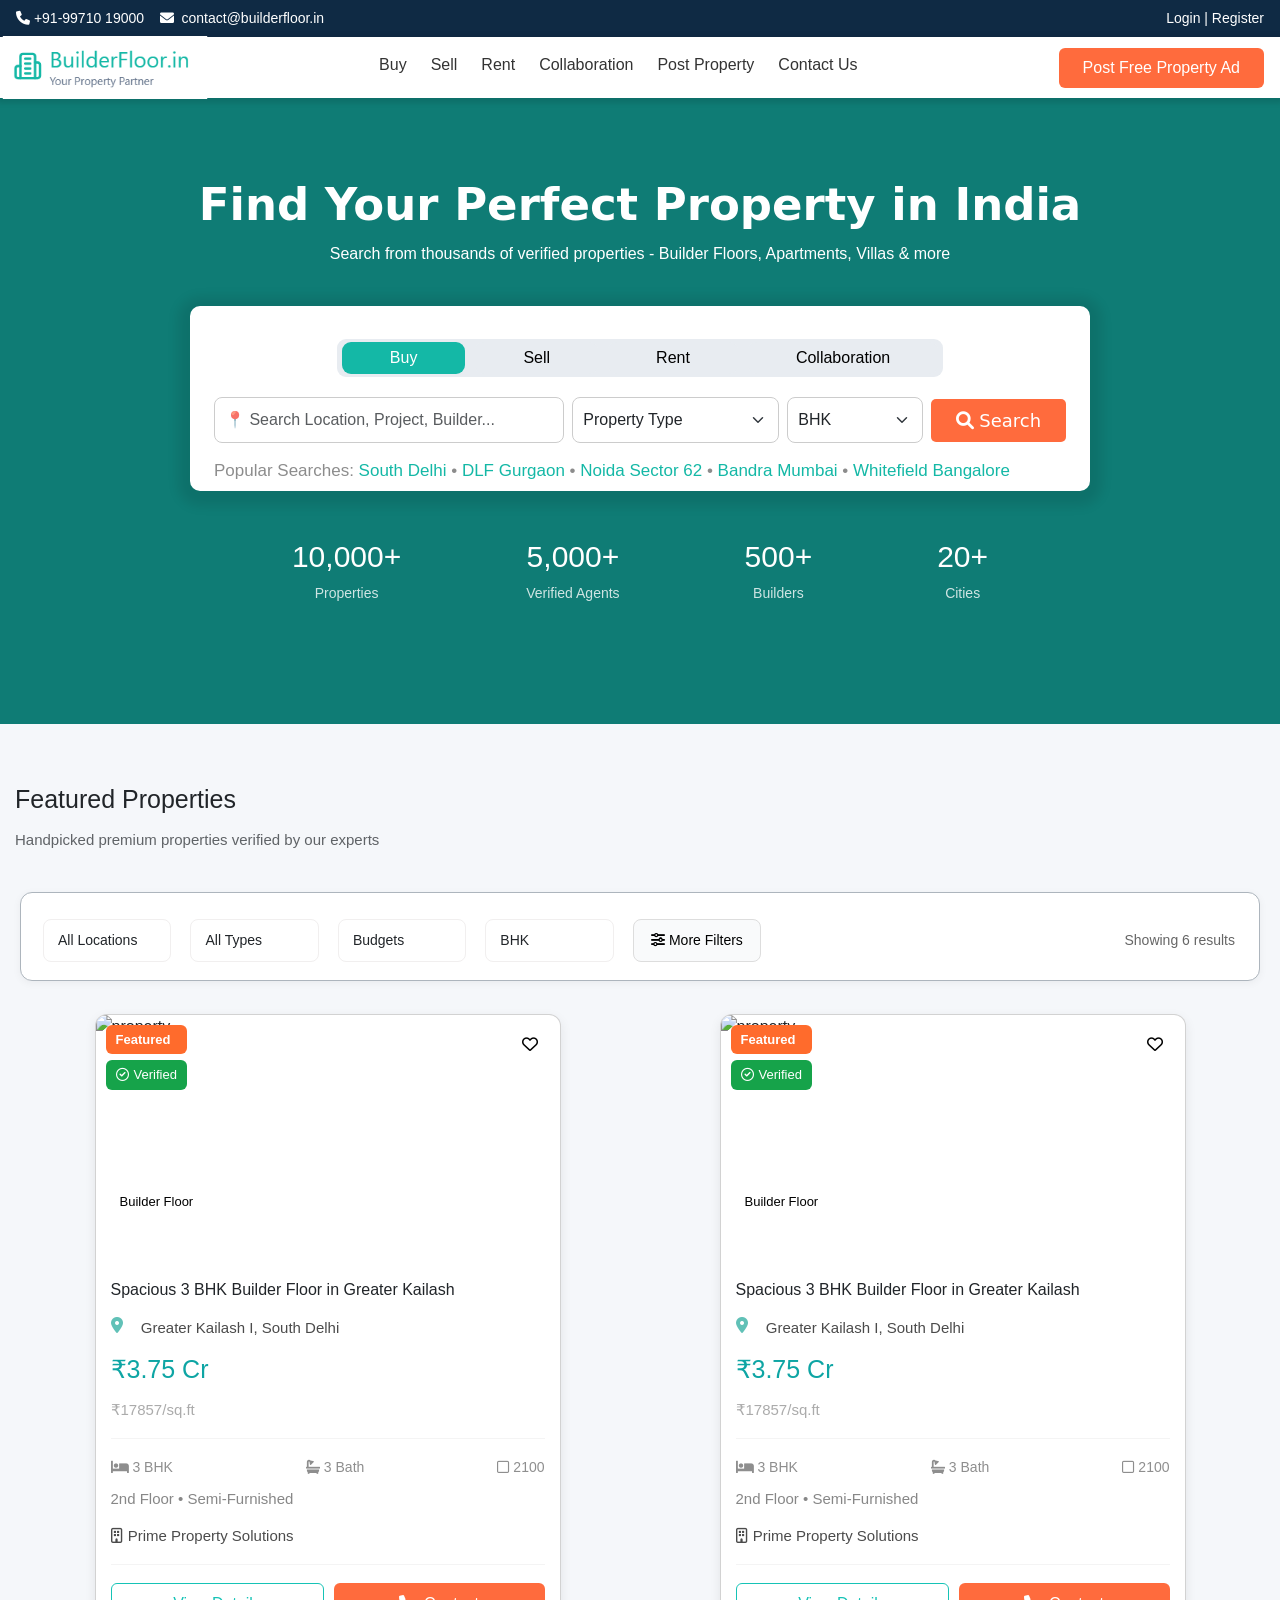
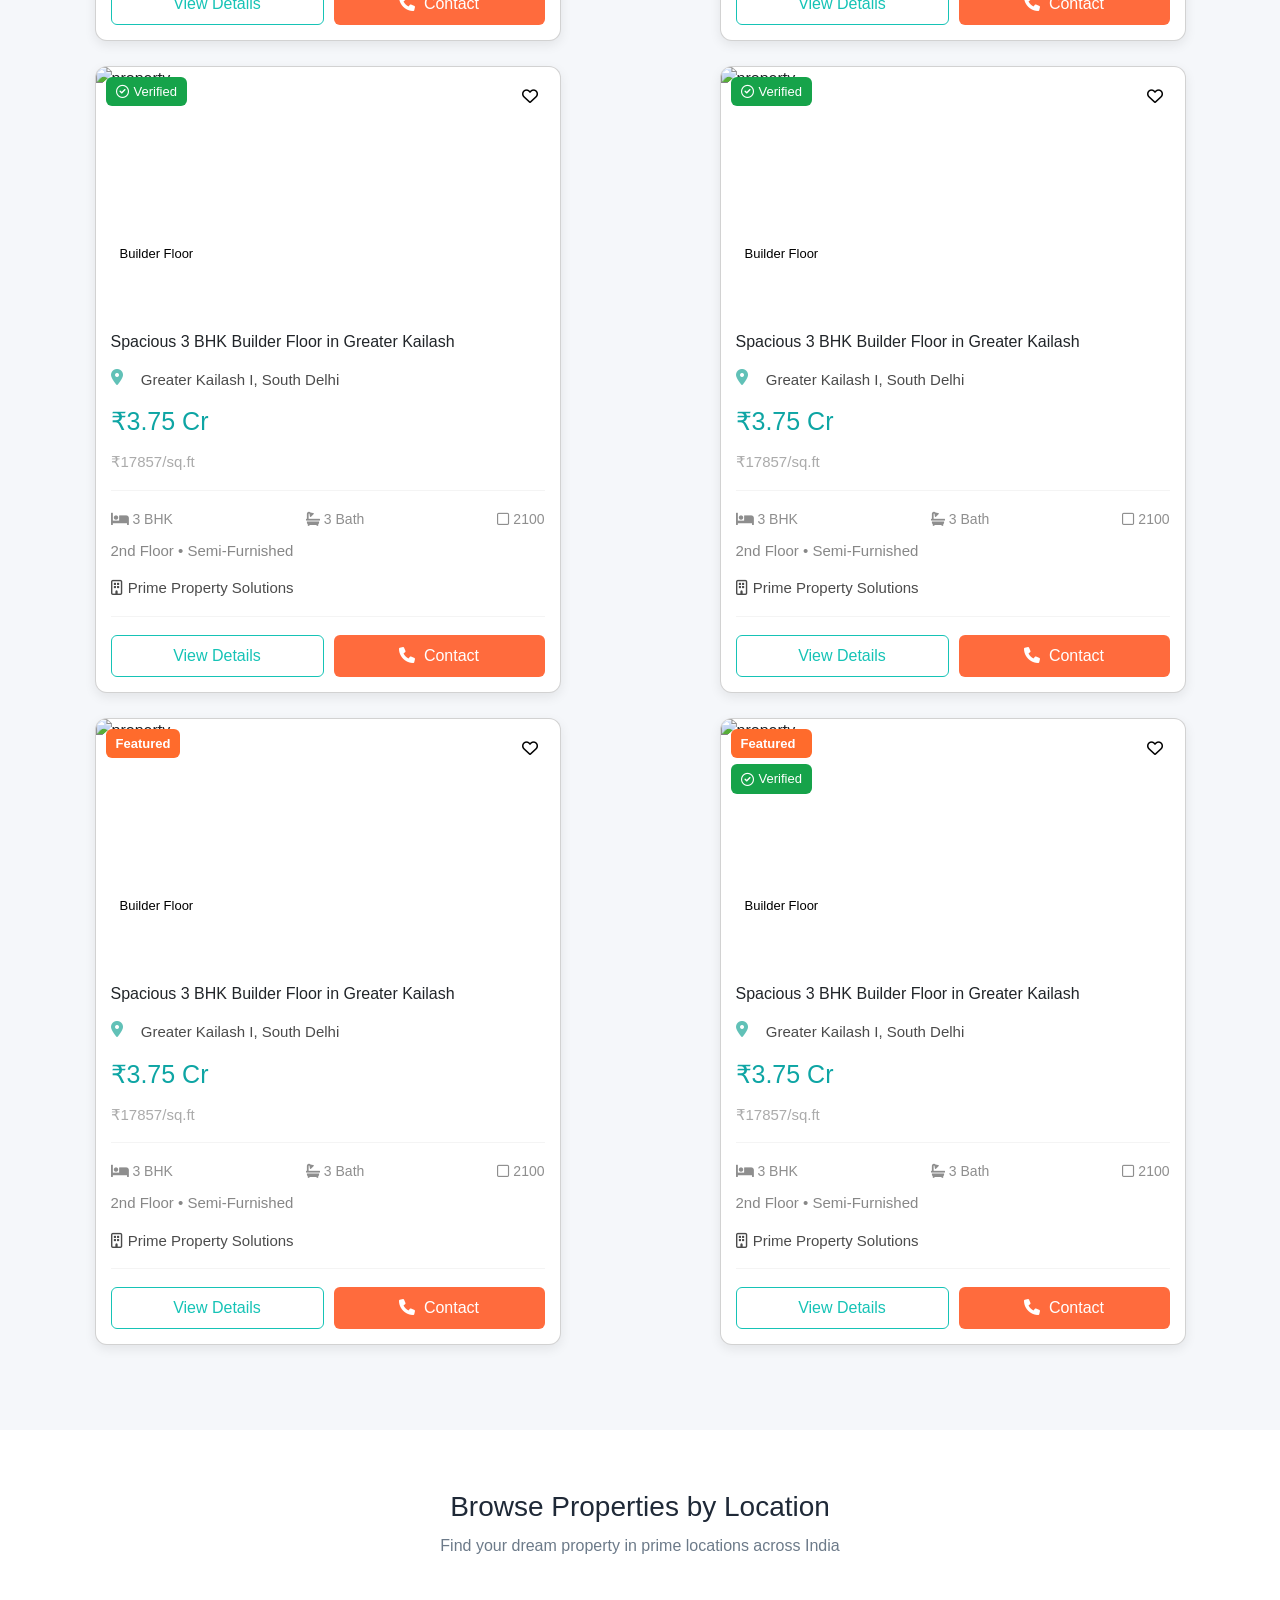
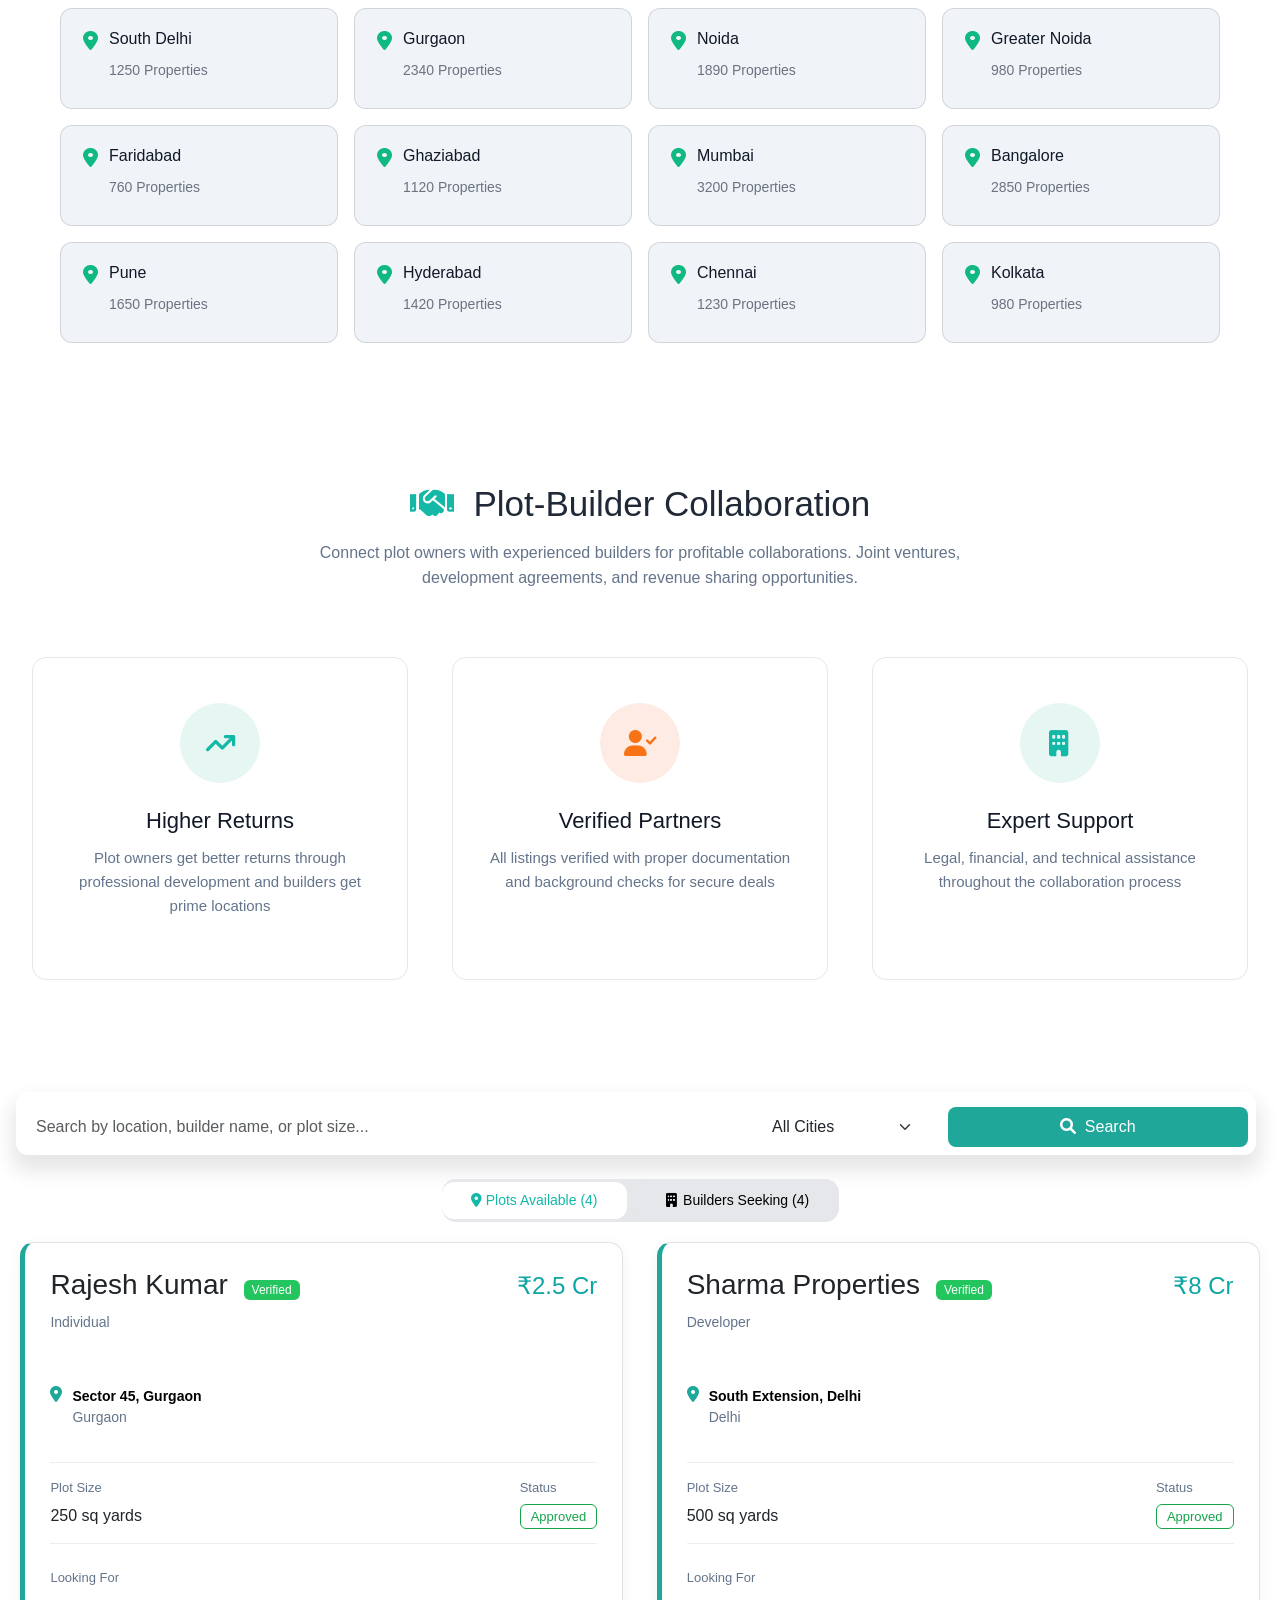
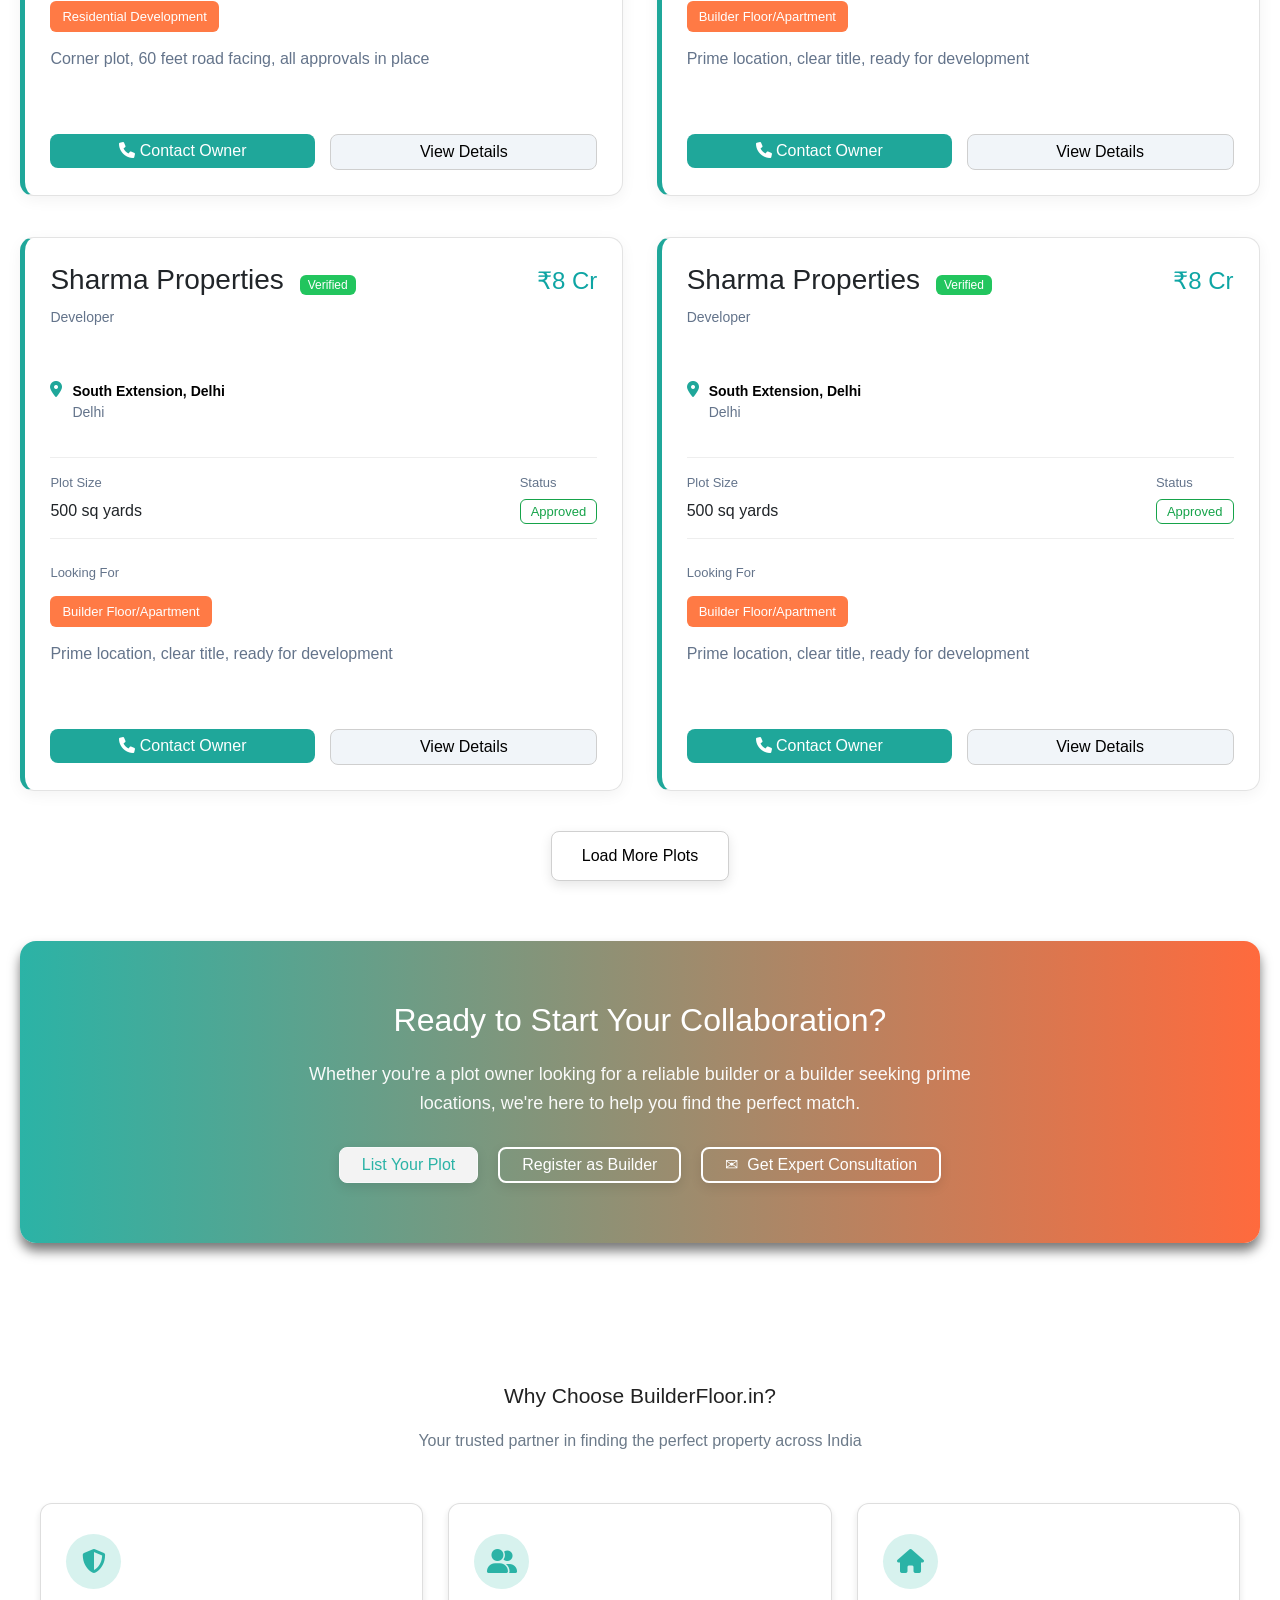
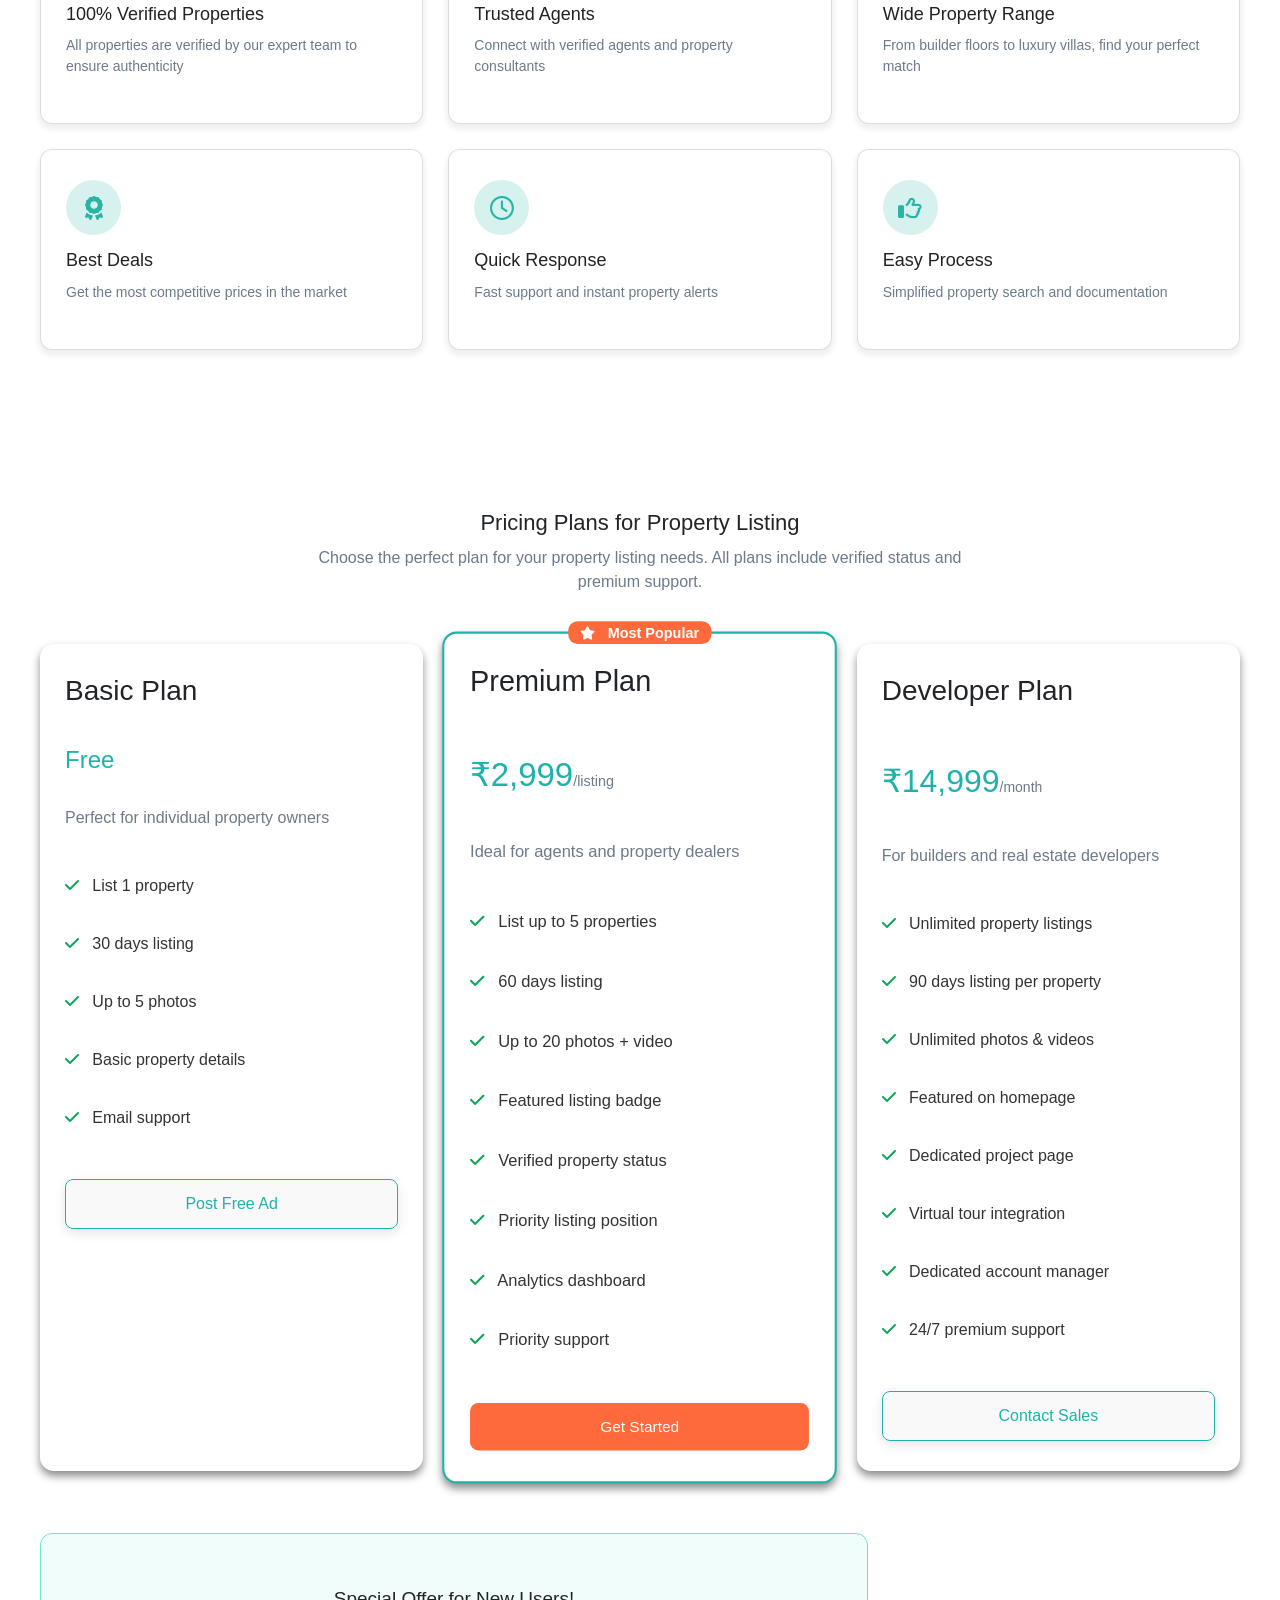
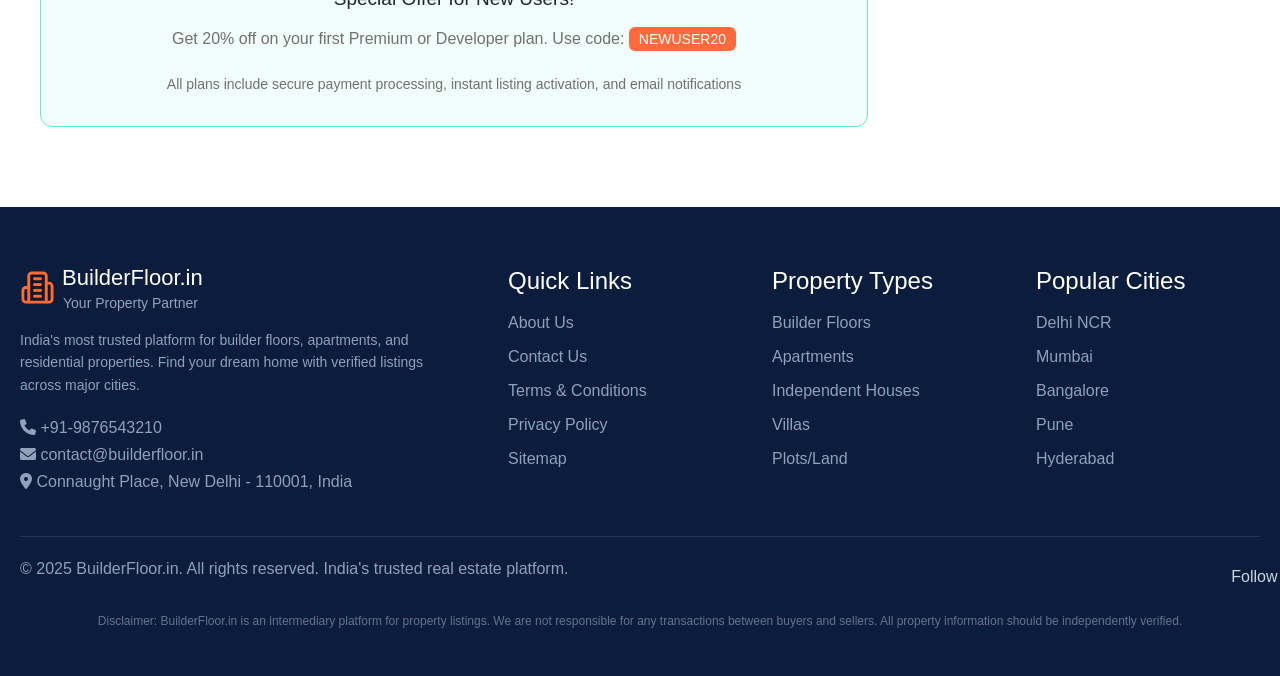
==== commit 2e9152c2: "Fix styling issue" ====
--- a/index.html
+++ b/index.html
@@ -7,21 +7,27 @@
       name="google-site-verification"
       content="j-6w8ZgzKp0VyJtuy6N2YShiGxB1osGA8az1MxS1BZk" />
     <link rel="icon" href="./assets/images/icon_1.png" type="image/png" />
-
+    <link
+      href="https://cdn.jsdelivr.net/npm/bootstrap@5.3.8/dist/css/bootstrap.min.css"
+      rel="stylesheet"
+      integrity="sha384-sRIl4kxILFvY47J16cr9ZwB07vP4J8+LH7qKQnuqkuIAvNWLzeN8tE5YBujZqJLB"
+      crossorigin="anonymous" />
     <link
       rel="stylesheet"
       href="https://cdnjs.cloudflare.com/ajax/libs/font-awesome/6.0.0/css/all.min.css" />
 
     <link rel="stylesheet" href="./assets/css/Collab.css" />
     <link rel="stylesheet" href="./assets/css/style.css" />
+
     <title>Document</title>
   </head>
   <body>
     <!-- Top Bar -->
-    <div class="topbar">
-      <div class="left">
-        <i class="fa-solid fa-phone"></i> +91-99710 19000 &nbsp;&nbsp; ✉
-        contact@builderfloor.in
+    <div
+      class="topbar d-flex flex-column flex-md-row justify-content-between align-items-center px-3 py-2 text-center text-md-start">
+      <div class="left mb-2 mb-md-0">
+        <i class="fa-solid fa-phone"></i> +91-99710 19000 &nbsp;&nbsp;
+        <i class="fa-solid fa-envelope me-1"></i> contact@builderfloor.in
       </div>
       <div class="right">
         <button id="login">Login</button> |
@@ -30,71 +36,123 @@
     </div>
 
     <!-- Navbar -->
-    <div class="navbar">
-      <div class="logo">
+    <div class="navbar navbar-expand-md navbar-light px-3 py-2">
+      <!-- Logo -->
+      <div class="logo ms-3">
         <a href="index.html">
-          <img src="./assets/images/logo_.png" alt="BuilderFloor.in" />
+          <img src="./assets/images/logo_.png" class="img-fluid" />
         </a>
       </div>
 
-      <ul class="menu">
-        <li><a href="./pages/Buy.html">Buy</a></li>
-        <li><a href="./pages/Sell.html">Sell</a></li>
-        <li><a href="./pages/Rent.html">Rent</a></li>
-        <li><a href="./pages/Collab.html">Collaboration</a></li>
-        <li><a href="./pages/Sell.html">Post Property</a></li>
-        <li><a href="./pages/ContactUs.html">Contact Us</a></li>
-      </ul>
-      <a href="./pages/Sell.html">
-        <button class="post-btn">Post Free Property Ad</button>
-      </a>
+      <!-- Toggle -->
+      <button
+        class="navbar-toggler border-0 shadow-none p-2"
+        type="button"
+        data-bs-toggle="collapse"
+        data-bs-target="#menu">
+        <span class="navbar-toggler-icon"></span>
+      </button>
+
+      <!-- Collapse -->
+      <div class="collapse navbar-collapse" id="menu">
+        <!-- Center Wrapper -->
+        <div class="w-100 d-flex flex-column flex-md-row align-items-center">
+          <!-- Menu (PERFECT CENTER) -->
+          <ul
+            class="menu d-flex flex-column flex-md-row align-items-center gap-2 gap-md-4 list-unstyled mb-2 mb-md-0 text-center mx-md-auto">
+            <li><a href="./pages/Buy.html">Buy</a></li>
+            <li><a href="./pages/Sell.html">Sell</a></li>
+            <li><a href="./pages/Rent.html">Rent</a></li>
+            <li><a href="./pages/Collab.html">Collaboration</a></li>
+            <li><a href="./pages/Sell.html">Post Property</a></li>
+            <li><a href="./pages/ContactUs.html">Contact Us</a></li>
+          </ul>
+        </div>
+
+        <!-- Button (RIGHT SIDE) -->
+        <a href="./pages/Sell.html" class="mt-3 mt-md-0 ms-md-auto text-center">
+          <button class="post-btn px-4 py-2 text-nowrap w-100 w-md-auto">
+            Post Free Property Ad
+          </button>
+        </a>
+      </div>
     </div>
 
     <!-- Hero Section -->
     <section class="hero">
-      <h1>Find Your Perfect Property in India</h1>
-      <p>
+      <h1 class="fw-semibold display-6 display-md-5 display-lg-4">
+        Find Your Perfect Property in India
+      </h1>
+
+      <p class="mt-2 fs-6 fs-md-5 fs-lg-5 px-2 px-md-5">
         Search from thousands of verified properties - Builder Floors,
         Apartments, Villas & more
       </p>
 
       <!-- Search Box -->
-      <div class="search-box">
-        <div class="tabs">
-          <button id="Buy-active">Buy</button>
-          <a href="./pages/Sell.html"><button>Sell</button></a>
-          <a href="./pages/Rent.html"><button>Rent</button></a>
-          <a href="./pages/Collab.html"><button>Collaboration</button></a>
-        </div>
-
-        <div class="inputs">
-          <input
-            type="text"
-            placeholder="&#128205; Search Location, Project, Builder..." />
-          <select>
-            <option>Property Type</option>
-            <option>All Property Types</option>
-            <option>Builder Floor</option>
-            <option>Apartment/Flat</option>
-            <option>Independent House</option>
-            <option>Villa</option>
-            <option>Plot/Land</option>
-            <option>Penthouse</option>
-          </select>
-          <select>
-            <option>BHK</option>
-            <option>1 BHK</option>
-            <option>2 BHK</option>
-            <option>3 BHK</option>
-            <option>4 BHK</option>
-            <option>5+ BHK</option>
-          </select>
-          <button class="search-btn">
-            <i class="fa-solid fa-magnifying-glass"></i>&nbsp;&nbsp;Search
+      <div class="search-box mx-auto px-3 px-md-3 px-lg-4">
+        <!-- <div class="search-box mx-auto px-2 px-md-3 px-lg-4 py-5 py-md-3"> -->
+        <div
+          class="tabs d-flex justify-content-center align-items-center flex-nowrap mx-auto">
+          <button id="Buy-active" class="px-2 px-sm-3 px-md-4 px-lg-5 py-1">
+            Buy
           </button>
-        </div>
-
-        <div class="popular">
+
+          <a href="./pages/Sell.html">
+            <button class="px-2 px-sm-3 px-md-4 px-lg-5 py-1">Sell</button>
+          </a>
+
+          <a href="./pages/Rent.html">
+            <button class="px-2 px-sm-3 px-md-4 px-lg-5 py-1">Rent</button>
+          </a>
+
+          <a href="./pages/Collab.html">
+            <button class="px-2 px-sm-3 px-md-4 px-lg-5 py-1">
+              Collaboration
+            </button>
+          </a>
+        </div>
+
+        <div class="inputs row g-2 align-items-center flex-md-nowrap">
+          <div class="col-12 col-md-5">
+            <input
+              type="text"
+              class="form-control"
+              placeholder="📍 Search Location, Project, Builder..." />
+          </div>
+
+          <div class="col-12 col-md-3">
+            <select class="form-select">
+              <option>Property Type</option>
+              <option>All Property Types</option>
+              <option>Builder Floor</option>
+              <option>Apartment/Flat</option>
+              <option>Independent House</option>
+              <option>Villa</option>
+              <option>Plot/Land</option>
+              <option>Penthouse</option>
+            </select>
+          </div>
+
+          <div class="col-12 col-md-2">
+            <select class="form-select">
+              <option>BHK</option>
+              <option>1 BHK</option>
+              <option>2 BHK</option>
+              <option>3 BHK</option>
+              <option>4 BHK</option>
+              <option>5+ BHK</option>
+            </select>
+          </div>
+
+          <div class="col-12 col-md-2">
+            <button class="search-btn w-100 py-2">
+              <i class="fa-solid fa-magnifying-glass"></i> Search
+            </button>
+          </div>
+        </div>
+
+        <div class="popular w-75 text-wrap text-start">
           Popular Searches:
           <span>South Delhi</span> • <span>DLF Gurgaon</span> •
           <span>Noida Sector 62</span> • <span>Bandra Mumbai</span> •
@@ -103,7 +161,8 @@
       </div>
 
       <!-- Stats -->
-      <div class="stats">
+      <div
+        class="stats flex-wrap justify-content-center align-items-center mt-5 w-100">
         <div>
           <h2>10,000+</h2>
           <p>Properties</p>
@@ -126,56 +185,72 @@
       <h2>Featured Properties</h2>
       <p>Handpicked premium properties verified by our experts</p>
       <section class="filter-section">
-        <div class="filter-bar">
-          <div class="filters">
-            <select>
-              <option>All Locations</option>
-              <option>South Delhi</option>
-              <option>Gurgaon</option>
-              <option>Noida</option>
-              <option>Mumbai</option>
-              <option>Bangalore</option>
-              <option>Pune</option>
-            </select>
-
-            <select>
-              <option>All Types</option>
-              <option>Builder Floor</option>
-              <option>Independent Floor</option>
-              <option>Apartment</option>
-              <option>Independent House</option>
-              <option>Villa</option>
-            </select>
-
-            <select>
-              <option>Budgets</option>
-              <option>All Budgets</option>
-              <option>Under ₹50 Lac</option>
-              <option>₹50 Lac - ₹1 Cr</option>
-              <option>₹1 Cr - ₹2 Cr</option>
-              <option>Above ₹2 Cr</option>
-            </select>
-
-            <select>
-              <option>BHK</option>
-              <option>All BHK</option>
-              <option>1 BHK</option>
-              <option>2 BHK</option>
-              <option>3 BHK</option>
-              <option>4+ BHK</option>
-            </select>
-
-            <button class="more-filters">
-              <i class="fa-solid fa-sliders"></i> &nbsp; More Filters
-            </button>
-          </div>
-
-          <div class="results">Showing 6 results</div>
+        <div
+          class="filter-bar row g-2 align-items-center border border-dark-subtle">
+          <!-- Filters -->
+          <div class="filters col-12 col-md-8 row g-1">
+            <div class="col-12 col-sm-12 col-md-2">
+              <select class="form-select w-100">
+                <option>All Locations</option>
+                <option>South Delhi</option>
+                <option>Gurgaon</option>
+                <option>Noida</option>
+                <option>Mumbai</option>
+                <option>Bangalore</option>
+                <option>Pune</option>
+              </select>
+            </div>
+
+            <div class="col-12 col-sm-12 col-md-2">
+              <select class="form-select w-100">
+                <option>All Types</option>
+                <option>Builder Floor</option>
+                <option>Independent Floor</option>
+                <option>Apartment</option>
+                <option>Independent House</option>
+                <option>Villa</option>
+              </select>
+            </div>
+
+            <div class="col-12 col-sm-12 col-md-2">
+              <select class="form-select w-100">
+                <option>Budgets</option>
+                <option>All Budgets</option>
+                <option>Under ₹50 Lac</option>
+                <option>₹50 Lac - ₹1 Cr</option>
+                <option>₹1 Cr - ₹2 Cr</option>
+                <option>Above ₹2 Cr</option>
+              </select>
+            </div>
+
+            <div class="col-12 col-sm-12 col-md-2">
+              <select class="form-select w-100">
+                <option>BHK</option>
+                <option>All BHK</option>
+                <option>1 BHK</option>
+                <option>2 BHK</option>
+                <option>3 BHK</option>
+                <option>4+ BHK</option>
+              </select>
+            </div>
+
+            <div class="col-12 col-sm-12 col-md-2">
+              <button class="more-filters w-100">
+                <i class="fa-solid fa-sliders"></i> More Filters
+              </button>
+            </div>
+          </div>
+
+          <!-- Results -->
+          <div
+            class="results col-12 col-md-4 text-start text-md-end d-none d-md-block">
+            Showing 6 results
+          </div>
         </div>
       </section>
-      <div class="property-grid">
+      <div class="property-grid row g-0">
         <!-- Card 1 -->
-        <div class="listing-card col card">
+        <div class="listing-card col card col-12 col-sm-6 col-md-4 col-lg-3">
           <div class="image-box">
             <img
               src="https://images.unsplash.com/photo-1600596542815-ffad4c1539a9?q=80&w=1175&auto=format&fit=crop&ixlib=rb-4.1.0&ixid=M3wxMjA3fDB8MHxwaG90by1wYWdlfHx8fGVufDB8fHx8fA%3D%3D"
@@ -223,10 +298,10 @@
             <hr class="hr-tag" />
 
             <div class="actions">
-              <button class="view">
+              <button class="view py-1 py-md-2">
                 <a href="./pages/details.html">View Details</a>
               </button>
-              <button class="contact">
+              <button class="contact py-1 py-md-2">
                 <i class="fa-solid fa-phone"></i>&nbsp; Contact
               </button>
             </div>
@@ -234,7 +309,7 @@
         </div>
 
         <!-- Card 2 -->
-        <div class="listing-card col card">
+        <div class="listing-card col card col-12 col-sm-6 col-md-4 col-lg-3">
           <div class="image-box">
             <img
               src="https://images.unsplash.com/photo-1566073771259-6a8506099945?ixlib=rb-4.0.3&amp;ixid=M3wxMjA3fDB8MHxzZWFyY2h8M3x8aG90ZWxzfGVufDB8fDB8fHww&amp;auto=format&amp;fit=crop&amp;w=800&amp;q=60"
@@ -282,10 +357,10 @@
             <hr class="hr-tag" />
 
             <div class="actions">
-              <button class="view">
+              <button class="view py-1 py-md-2">
                 <a href="./pages/details.html">View Details</a>
               </button>
-              <button class="contact">
+              <button class="contact py-1 py-md-2">
                 <i class="fa-solid fa-phone"></i>&nbsp; Contact
               </button>
             </div>
@@ -293,7 +368,7 @@
         </div>
 
         <!-- Card 3 -->
-        <div class="listing-card col card">
+        <div class="listing-card col card col-12 col-sm-6 col-md-4 col-lg-3">
           <div class="image-box">
             <img
               src="https://images.unsplash.com/photo-1566073771259-6a8506099945?ixlib=rb-4.0.3&amp;ixid=M3wxMjA3fDB8MHxzZWFyY2h8M3x8aG90ZWxzfGVufDB8fDB8fHww&amp;auto=format&amp;fit=crop&amp;w=800&amp;q=60"
@@ -340,10 +415,10 @@
             <hr class="hr-tag" />
 
             <div class="actions">
-              <button class="view">
+              <button class="view py-1 py-md-2">
                 <a href="./pages/details.html">View Details</a>
               </button>
-              <button class="contact">
+              <button class="contact py-1 py-md-2">
                 <i class="fa-solid fa-phone"></i>&nbsp; Contact
               </button>
             </div>
@@ -351,7 +426,7 @@
         </div>
 
         <!-- Card 4 -->
-        <div class="listing-card col card">
+        <div class="listing-card col card col-12 col-sm-6 col-md-4 col-lg-3">
           <div class="image-box">
             <img
               src="https://images.unsplash.com/photo-1566073771259-6a8506099945?ixlib=rb-4.0.3&amp;ixid=M3wxMjA3fDB8MHxzZWFyY2h8M3x8aG90ZWxzfGVufDB8fDB8fHww&amp;auto=format&amp;fit=crop&amp;w=800&amp;q=60"
@@ -398,10 +473,10 @@
             <hr class="hr-tag" />
 
             <div class="actions">
-              <button class="view">
+              <button class="view py-1 py-md-2">
                 <a href="./pages/details.html">View Details</a>
               </button>
-              <button class="contact">
+              <button class="contact py-1 py-md-2">
                 <i class="fa-solid fa-phone"></i>&nbsp; Contact
               </button>
             </div>
@@ -409,7 +484,7 @@
         </div>
 
         <!-- card 5 -->
-        <div class="listing-card col card">
+        <div class="listing-card col card col-12 col-sm-6 col-md-4 col-lg-3">
           <div class="image-box">
             <img
               src="https://images.unsplash.com/photo-1566073771259-6a8506099945?ixlib=rb-4.0.3&amp;ixid=M3wxMjA3fDB8MHxzZWFyY2h8M3x8aG90ZWxzfGVufDB8fDB8fHww&amp;auto=format&amp;fit=crop&amp;w=800&amp;q=60"
@@ -454,10 +529,10 @@
             <hr class="hr-tag" />
 
             <div class="actions">
-              <button class="view">
+              <button class="view py-1 py-md-2">
                 <a href="./pages/details.html">View Details</a>
               </button>
-              <button class="contact">
+              <button class="contact py-1 py-md-2">
                 <i class="fa-solid fa-phone"></i>&nbsp; Contact
               </button>
             </div>
@@ -465,7 +540,7 @@
         </div>
 
         <!-- card 6 -->
-        <div class="listing-card col card">
+        <div class="listing-card col card col-12 col-sm-6 col-md-4 col-lg-3">
           <div class="image-box">
             <img
               src="https://images.unsplash.com/photo-1566073771259-6a8506099945?ixlib=rb-4.0.3&amp;ixid=M3wxMjA3fDB8MHxzZWFyY2h8M3x8aG90ZWxzfGVufDB8fDB8fHww&amp;auto=format&amp;fit=crop&amp;w=800&amp;q=60"
@@ -513,10 +588,10 @@
             <hr class="hr-tag" />
 
             <div class="actions">
-              <button class="view">
+              <button class="view py-1 py-md-2">
                 <a href="./pages/details.html">View Details</a>
               </button>
-              <button class="contact">
+              <button class="contact py-1 py-md-2">
                 <i class="fa-solid fa-phone"></i>&nbsp; Contact
               </button>
             </div>
@@ -530,98 +605,125 @@
         Find your dream property in prime locations across India
       </p>
 
-      <div class="location-grid">
+      <div class="location-grid row g-3">
         <!-- Card -->
-        <div class="loc-card">
-          <i class="fa-solid fa-location-dot"></i>
-          <div class="loc_info">
-            <h3>South Delhi</h3>
-            <p>1250 Properties</p>
-          </div>
-        </div>
-
-        <div class="loc-card">
-          <i class="fa-solid fa-location-dot"></i>
-          <div class="loc_info">
-            <h3>Gurgaon</h3>
-            <p>2340 Properties</p>
-          </div>
-        </div>
-
-        <div class="loc-card">
-          <i class="fa-solid fa-location-dot"></i>
-          <div class="loc_info">
-            <h3>Noida</h3>
-            <p>1890 Properties</p>
-          </div>
-        </div>
-
-        <div class="loc-card">
-          <i class="fa-solid fa-location-dot"></i>
-          <div class="loc_info">
-            <h3>Greater Noida</h3>
-            <p>980 Properties</p>
-          </div>
-        </div>
-
-        <div class="loc-card">
-          <i class="fa-solid fa-location-dot"></i>
-          <div class="loc_info">
-            <h3>Faridabad</h3>
-            <p>760 Properties</p>
-          </div>
-        </div>
-
-        <div class="loc-card">
-          <i class="fa-solid fa-location-dot"></i>
-          <div class="loc_info">
-            <h3>Ghaziabad</h3>
-            <p>1120 Properties</p>
-          </div>
-        </div>
-
-        <div class="loc-card">
-          <i class="fa-solid fa-location-dot"></i>
-          <div class="loc_info">
-            <h3>Mumbai</h3>
-            <p>3200 Properties</p>
-          </div>
-        </div>
-
-        <div class="loc-card">
-          <i class="fa-solid fa-location-dot"></i>
-          <div class="loc_info">
-            <h3>Bangalore</h3>
-            <p>2850 Properties</p>
-          </div>
-        </div>
-
-        <div class="loc-card">
-          <i class="fa-solid fa-location-dot"></i>
-          <div class="loc_info">
-            <h3>Pune</h3>
-            <p>1650 Properties</p>
-          </div>
-        </div>
-        <div class="loc-card">
-          <i class="fa-solid fa-location-dot"></i>
-          <div class="loc_info">
-            <h3>Hyderabad</h3>
-            <p>1420 Properties</p>
-          </div>
-        </div>
-        <div class="loc-card">
-          <i class="fa-solid fa-location-dot"></i>
-          <div class="loc_info">
-            <h3>Chennai</h3>
-            <p>1230 Properties</p>
-          </div>
-        </div>
-        <div class="loc-card">
-          <i class="fa-solid fa-location-dot"></i>
-          <div class="loc_info">
-            <h3>Kolkata</h3>
-            <p>980 Properties</p>
+        <div class="col-6 col-sm-6 col-md-4 col-lg-3">
+          <div class="loc-card d-flex align-items-center">
+            <i class="fa-solid fa-location-dot me-2"></i>
+            <div class="loc_info">
+              <h3>South Delhi</h3>
+              <p>1250 Properties</p>
+            </div>
+          </div>
+        </div>
+
+        <div class="col-6 col-sm-6 col-md-4 col-lg-3">
+          <div class="loc-card d-flex align-items-center">
+            <i class="fa-solid fa-location-dot me-2"></i>
+            <div class="loc_info">
+              <h3>Gurgaon</h3>
+              <p>2340 Properties</p>
+            </div>
+          </div>
+        </div>
+
+        <div class="col-6 col-sm-6 col-md-4 col-lg-3">
+          <div class="loc-card d-flex align-items-center">
+            <i class="fa-solid fa-location-dot me-2"></i>
+            <div class="loc_info">
+              <h3>Noida</h3>
+              <p>1890 Properties</p>
+            </div>
+          </div>
+        </div>
+
+        <div class="col-6 col-sm-6 col-md-4 col-lg-3">
+          <div class="loc-card d-flex align-items-center">
+            <i class="fa-solid fa-location-dot me-2"></i>
+            <div class="loc_info">
+              <h3>Greater Noida</h3>
+              <p>980 Properties</p>
+            </div>
+          </div>
+        </div>
+
+        <div class="col-6 col-sm-6 col-md-4 col-lg-3">
+          <div class="loc-card d-flex align-items-center">
+            <i class="fa-solid fa-location-dot me-2"></i>
+            <div class="loc_info">
+              <h3>Faridabad</h3>
+              <p>760 Properties</p>
+            </div>
+          </div>
+        </div>
+
+        <div class="col-6 col-sm-6 col-md-4 col-lg-3">
+          <div class="loc-card d-flex align-items-center">
+            <i class="fa-solid fa-location-dot me-2"></i>
+            <div class="loc_info">
+              <h3>Ghaziabad</h3>
+              <p>1120 Properties</p>
+            </div>
+          </div>
+        </div>
+
+        <div class="col-6 col-sm-6 col-md-4 col-lg-3">
+          <div class="loc-card d-flex align-items-center">
+            <i class="fa-solid fa-location-dot me-2"></i>
+            <div class="loc_info">
+              <h3>Mumbai</h3>
+              <p>3200 Properties</p>
+            </div>
+          </div>
+        </div>
+
+        <div class="col-6 col-sm-6 col-md-4 col-lg-3">
+          <div class="loc-card d-flex align-items-center">
+            <i class="fa-solid fa-location-dot me-2"></i>
+            <div class="loc_info">
+              <h3>Bangalore</h3>
+              <p>2850 Properties</p>
+            </div>
+          </div>
+        </div>
+
+        <div class="col-6 col-sm-6 col-md-4 col-lg-3">
+          <div class="loc-card d-flex align-items-center">
+            <i class="fa-solid fa-location-dot me-2"></i>
+            <div class="loc_info">
+              <h3>Pune</h3>
+              <p>1650 Properties</p>
+            </div>
+          </div>
+        </div>
+
+        <div class="col-6 col-sm-6 col-md-4 col-lg-3">
+          <div class="loc-card d-flex align-items-center">
+            <i class="fa-solid fa-location-dot me-2"></i>
+            <div class="loc_info">
+              <h3>Hyderabad</h3>
+              <p>1420 Properties</p>
+            </div>
+          </div>
+        </div>
+
+        <div class="col-6 col-sm-6 col-md-4 col-lg-3">
+          <div class="loc-card d-flex align-items-center">
+            <i class="fa-solid fa-location-dot me-2"></i>
+            <div class="loc_info">
+              <h3>Chennai</h3>
+              <p>1230 Properties</p>
+            </div>
+          </div>
+        </div>
+
+        <div class="col-6 col-sm-6 col-md-4 col-lg-3">
+          <div class="loc-card d-flex align-items-center">
+            <i class="fa-solid fa-location-dot me-2"></i>
+            <div class="loc_info">
+              <h3>Kolkata</h3>
+              <p>980 Properties</p>
+            </div>
           </div>
         </div>
       </div>
@@ -644,41 +746,47 @@
         </div>
 
         <!-- Cards -->
-        <div class="card-wrapper">
+        <div class="card-wrapper row g-3">
           <!-- Card 1 -->
-          <div class="feature-card">
-            <div class="icon-circle green">
-              <i class="fa-solid fa-arrow-trend-up"></i>
-            </div>
-            <h3>Higher Returns</h3>
-            <p>
-              Plot owners get better returns through professional development
-              and builders get prime locations
-            </p>
+          <div class="col-12 col-md">
+            <div class="feature-card h-100">
+              <div class="icon-circle green">
+                <i class="fa-solid fa-arrow-trend-up"></i>
+              </div>
+              <h3>Higher Returns</h3>
+              <p>
+                Plot owners get better returns through professional development
+                and builders get prime locations
+              </p>
+            </div>
           </div>
 
           <!-- Card 2 -->
-          <div class="feature-card">
-            <div class="icon-circle orange">
-              <i class="fa-solid fa-user-check"></i>
-            </div>
-            <h3>Verified Partners</h3>
-            <p>
-              All listings verified with proper documentation and background
-              checks for secure deals
-            </p>
+          <div class="col-12 col-md">
+            <div class="feature-card h-100">
+              <div class="icon-circle orange">
+                <i class="fa-solid fa-user-check"></i>
+              </div>
+              <h3>Verified Partners</h3>
+              <p>
+                All listings verified with proper documentation and background
+                checks for secure deals
+              </p>
+            </div>
           </div>
 
           <!-- Card 3 -->
-          <div class="feature-card">
-            <div class="icon-circle teal">
-              <i class="fa-solid fa-building"></i>
-            </div>
-            <h3>Expert Support</h3>
-            <p>
-              Legal, financial, and technical assistance throughout the
-              collaboration process
-            </p>
+          <div class="col-12 col-md">
+            <div class="feature-card h-100">
+              <div class="icon-circle teal">
+                <i class="fa-solid fa-building"></i>
+              </div>
+              <h3>Expert Support</h3>
+              <p>
+                Legal, financial, and technical assistance throughout the
+                collaboration process
+              </p>
+            </div>
           </div>
         </div>
       </div>
@@ -687,40 +795,54 @@
     <section class="plots-section">
       <div class="plot-container">
         <!-- SEARCH BAR -->
-        <div class="plot-search-box">
-          <input
-            type="text"
-            placeholder="Search by location, builder name, or plot size..." />
-
-          <select>
-            <option>All Cities</option>
-            <option>Delhi</option>
-            <option>Gurgaon</option>
-            <option>Noida</option>
-            <option>Mumbai</option>
-            <option>Bangalore</option>
-            <option>Pune</option>
-          </select>
-
-          <button class="plot-search-btn">
-            <i class="fa fa-search"></i> Search
-          </button>
+        <div class="plot-search-box row g-2 align-items-center">
+          <!-- Input -->
+          <div class="col-12 col-md">
+            <input
+              type="text"
+              class="form-control"
+              placeholder="Search by location, builder name, or plot size..." />
+          </div>
+
+          <!-- Select -->
+          <div class="col-12 col-md-auto">
+            <select class="form-select w-100">
+              <option>All Cities</option>
+              <option>Delhi</option>
+              <option>Gurgaon</option>
+              <option>Noida</option>
+              <option>Mumbai</option>
+              <option>Bangalore</option>
+              <option>Pune</option>
+            </select>
+          </div>
+
+          <!-- Button -->
+          <div class="col-12 col-md-3">
+            <button class="plot-search-btn w-100 py-2 py-md-2 px-3 px-md-5">
+              <i class="fa fa-search me-1"></i> Search
+            </button>
+          </div>
         </div>
 
         <!-- 🔘 TOGGLE BUTTONS -->
-        <div class="colab-toggle">
-          <button class="colab-btn active" onclick="showSection('plots')">
+        <div class="colab-toggle col-12 col-md-6 mt-4 d-flex">
+          <button
+            class="colab-btn active flex-fill text-center py-2 px-2 px-md-4 text-truncate"
+            onclick="showSection('plots')">
             <i class="fa-solid fa-location-dot"></i> Plots Available (4)
           </button>
 
-          <button class="colab-btn" onclick="showSection('builders')">
+          <button
+            class="colab-btn flex-fill text-center py-2 px-2 px-md-4 text-truncate"
+            onclick="showSection('builders')">
             <i class="fa-solid fa-building"></i> Builders Seeking (4)
           </button>
         </div>
 
         <!-- 🟢 PLOTS SECTION -->
         <div id="plotsSection" class="colab-section active">
-          <div class="plot-grid">
+          <div class="plot-grid row g-3">
             <!-- CARD 1 -->
             <div class="plot-card">
               <div class="card-top">
@@ -942,7 +1064,7 @@
         </div>
         <!-- 🟠 BUILDERS SECTION -->
         <div id="buildersSection" class="colab-section">
-          <div class="plot-grid">
+          <div class="plot-grid row g-3">
             <!-- CARD 1 -->
             <div class="plot-card1">
               <div class="card-top">
@@ -1378,20 +1500,24 @@
             across major cities.
           </p>
 
-          <p><i class="fa-solid fa-phone"></i> +91-9876543210</p>
+          <p class="footer-contact">
+            <i class="fa-solid fa-phone"></i> +91-9876543210
+          </p>
           <br />
-          <p><i class="fa-solid fa-envelope"></i> contact@builderfloor.in</p>
+          <p class="footer-email">
+            <i class="fa-solid fa-envelope"></i> contact@builderfloor.in
+          </p>
           <br />
-          <p>
+          <p class="footer-location">
             <i class="fa-solid fa-location-dot"></i>
             Connaught Place, New Delhi - 110001, India
           </p>
         </div>
 
         <!-- Quick Links -->
-        <div class="footer-col">
-          <h3>Quick Links</h3>
-          <ul>
+        <div class="footer-col col-12 col-md-10 text-start">
+          <h3 class="text-start">Quick Links</h3>
+          <ul class="list-unstyled ps-0">
             <li><a href="#">About Us</a></li>
             <li><a href="#">Contact Us</a></li>
             <li><a href="#">Terms & Conditions</a></li>
@@ -1401,9 +1527,9 @@
         </div>
 
         <!-- Property Types -->
-        <div class="footer-col">
+        <div class="footer-col col-12 col-md-10 text-start">
           <h3>Property Types</h3>
-          <ul>
+          <ul class="list-unstyled ps-0">
             <li><a href="#">Builder Floors</a></li>
             <li><a href="#">Apartments</a></li>
             <li><a href="#">Independent Houses</a></li>
@@ -1413,9 +1539,9 @@
         </div>
 
         <!-- Popular Cities -->
-        <div class="footer-col">
+        <div class="footer-col col-12 col-md-10 text-start">
           <h3>Popular Cities</h3>
-          <ul>
+          <ul class="list-unstyled ps-0">
             <li><a href="#">Delhi NCR</a></li>
             <li><a href="#">Mumbai</a></li>
             <li><a href="#">Bangalore</a></li>
@@ -1665,5 +1791,13 @@
       </div>
     </div>
     <script src="./assets/js/script.js"></script>
+    <script
+      src="https://cdn.jsdelivr.net/npm/@popperjs/core@2.11.8/dist/umd/popper.min.js"
+      integrity="sha384-I7E8VVD/ismYTF4hNIPjVp/Zjvgyol6VFvRkX/vR+Vc4jQkC+hVqc2pM8ODewa9r"
+      crossorigin="anonymous"></script>
+    <script
+      src="https://cdn.jsdelivr.net/npm/bootstrap@5.3.8/dist/js/bootstrap.min.js"
+      integrity="sha384-G/EV+4j2dNv+tEPo3++6LCgdCROaejBqfUeNjuKAiuXbjrxilcCdDz6ZAVfHWe1Y"
+      crossorigin="anonymous"></script>
   </body>
 </html>
--- a/assets/css/style.css
+++ b/assets/css/style.css
@@ -4,13 +4,22 @@
   box-sizing: border-box;
   font-family: Arial, sans-serif;
 }
-
+html,
+body {
+  overflow-x: hidden !important;
+}
 body {
   background: #fff;
+  overflow-x: hidden;
 }
 body::-webkit-scrollbar {
   display: none;
 }
+/* @media (max-width: 500px) {
+  body::-webkit-scrollbar {
+    display: block;
+  }
+} */
 
 /* Topbar */
 .topbar {
@@ -33,11 +42,16 @@
   padding: 15px 40px;
   background: #fff;
   position: sticky;
-  top: 35px;
+  top: 37px;
   z-index: 2000;
   box-shadow: 0 2px 5px 3px rgba(0, 0, 0, 0.1);
 }
 
+@media screen and (max-width: 500px) {
+  .navbar {
+    top: 66px;
+  }
+}
 /* LOGO */
 .logo img {
   height: 45px;
@@ -51,7 +65,7 @@
   list-style: none;
   gap: 30px;
   align-items: center;
-  margin: 0;
+  margin: 4px;
   padding: 0;
 }
 
@@ -94,6 +108,15 @@
   font-weight: 400;
   font-family: system-ui;
 }
+@media screen and (max-width: 500px) {
+  .hero h1 {
+    font-size: 31px;
+    width: 100%;
+  }
+  .hero {
+    padding: 60px 15px;
+  }
+}
 
 .hero p {
   margin-bottom: 40px;
@@ -103,11 +126,29 @@
 .search-box {
   background: #fff;
   color: #000;
-  width: 70%;
+  width: 100%; /* full width on mobile */
+  max-width: 900px;
   margin: auto;
   border-radius: 10px;
   padding: 33px 20px;
   box-shadow: 0px 3px 12px 12px rgb(0 0 0 / 9%);
+  overflow: hidden;
+}
+
+@media screen and (max-width: 1000px) {
+  .search-box {
+    padding-bottom: 60px;
+  }
+}
+@media screen and (max-width: 600px) {
+  .search-box {
+    padding-bottom: 90px;
+  }
+}
+@media screen and (max-width: 400px) {
+  .search-box {
+    padding-bottom: 110px;
+  }
 }
 
 .tabs {
@@ -127,7 +168,6 @@
   font-weight: 500;
 }
 .tabs button {
-  padding: 7px 60px;
   border: none;
   background: #e8ecf1;
   margin: 0 5px;
@@ -148,7 +188,7 @@
 /* Inputs */
 .inputs {
   display: flex;
-  gap: 10px;
+  /* gap: 10px; */
   margin-bottom: 15px;
 }
 
@@ -159,26 +199,26 @@
   border: 1px solid #ccc;
   border-radius: 8px;
 }
-select {
-  appearance: none; /* remove default arrow */
+/* select {
+  appearance: none;
   -webkit-appearance: none;
   -moz-appearance: none;
 
   width: 100%;
-  padding: 12px 40px 12px 12px; /* space for arrow */
+  padding: 12px 40px 12px 12px;  
 
   border: 1px solid #ccc;
   border-radius: 10px;
   background-color: white;
 
-  /* custom arrow */
+   
   background-image: url("data:image/svg+xml;utf8,\
   <svg xmlns='http://www.w3.org/2000/svg' width='14' height='14' viewBox='0 0 24 24' fill='none' stroke='black' stroke-width='2'><polyline points='6 9 12 15 18 9'/></svg>");
 
   background-repeat: no-repeat;
   background-position: right 12px center;
   background-size: 14px;
-}
+} */
 
 .inputs input {
   flex: 3;
@@ -221,6 +261,12 @@
   justify-content: center;
   margin-top: 50px;
   gap: 125px;
+}
+
+@media (max-width: 600px) {
+  .stats {
+    gap: 33px;
+  }
 }
 
 .stats h2 {
@@ -341,7 +387,7 @@
   cursor: pointer;
   border: 1px solid #f1efef;
   flex: 1;
-  width: 200px;
+  width: 100%;
 }
 
 /* More Filters Button */
@@ -583,9 +629,9 @@
 
 /* Grid */
 .location-grid {
-  display: grid;
-  grid-template-columns: repeat(auto-fit, minmax(260px, 1fr));
-  gap: 22px;
+  /* display: grid; */
+  /* grid-template-columns: repeat(auto-fit, minmax(260px, 1fr)); */
+  /* gap: 22px; */
 }
 
 /* Card */
@@ -595,7 +641,7 @@
   border-radius: 12px;
   display: flex;
   align-items: center;
-  gap: 15px;
+  gap: 3px;
   cursor: pointer;
 
   transition: all 0.35s ease;
@@ -607,8 +653,30 @@
   font-size: 20px;
   color: #10b981;
   transition: 0.3s;
-}
-
+  margin-bottom: 35px;
+}
+
+@media (max-width: 700px) {
+  .loc-card i {
+    margin-bottom: 60px;
+  }
+  .loc-card h3 {
+    margin-left: -14px;
+    width: 60px;
+  }
+  .loc-card p {
+    margin-left: -35px;
+  }
+  .loc_info {
+    margin-top: unset;
+    margin-bottom: unset;
+  }
+
+  .loc-card {
+    justify-content: center;
+    gap: 15px;
+  }
+}
 /* Text */
 .loc-card h3 {
   font-size: 16px;
@@ -625,7 +693,8 @@
 .loc_info {
   display: flex;
   flex-direction: column;
-
+  margin-top: -6px;
+  margin-bottom: -15px;
   align-items: flex-start;
 }
 
@@ -755,24 +824,24 @@
 /* SEARCH */
 .plot-search-box {
   background: #fff;
-  padding: 18px;
+  padding: 7px 4px;
   border-radius: 12px;
   display: flex;
   gap: 15px;
   box-shadow: 0px 12px 20px 4px rgb(0 0 0 / 10%);
-
-  width: 100%; /* increase width */
+  width: 100%;
+  padding-bottom: 8px;
 }
 
 .plot-search-box input {
   flex: 3;
-  padding: 12px;
+  padding: 8px 12px;
   border: none;
   border-radius: 8px;
 }
 
 .plot-search-box select {
-  padding: 12px 80px;
+  padding: 8px 80px;
   border-radius: 8px;
   border: none;
   flex: 1;
@@ -782,11 +851,14 @@
   background: #1fa79a;
   color: #fff;
   border: none;
-  padding: 12px 152px;
+  padding: 8px 152px;
   border-radius: 8px;
   cursor: pointer;
-  display: flex;
+
   gap: 10px;
+}
+.plot-search-btn i {
+  margin-right: 7px;
 }
 
 /* Result count */
@@ -801,9 +873,10 @@
 
 /* GRID */
 .plot-grid {
-  display: grid;
-  grid-template-columns: repeat(auto-fit, minmax(500px, 1fr));
+  display: flex;
+  flex-wrap: wrap;
   gap: 25px;
+  justify-content: space-evenly;
 }
 
 /* CARD */
@@ -814,6 +887,12 @@
   border: 1px solid #0000001c;
   border-left: 5px solid #1fa79a;
   box-shadow: 0 4px 15px rgba(0, 0, 0, 0.05);
+  width: 48%;
+}
+@media screen and (max-width: 968px) {
+  .plot-card {
+    width: 100%;
+  }
 }
 
 .plot-card:hover {
@@ -926,7 +1005,7 @@
   background: #1fa79a;
   color: #fff;
   border: none;
-  padding: 12px;
+  padding: 5px 18px;
   border-radius: 8px;
   cursor: pointer;
   height: min-content;
@@ -941,10 +1020,20 @@
   flex: 1;
   background: #f1f5f9;
   border: 1px solid #cfcfcf;
-
-  padding: 11px;
+  padding: 5px 18px;
+
   border-radius: 8px;
   cursor: pointer;
+}
+@media screen and (max-width: 508px) {
+  .plot-contact {
+    padding: 5px;
+    font-size: 13px;
+  }
+  .plot-details {
+    padding: 5px;
+    font-size: 13px;
+  }
 }
 
 .load-more-plots {
@@ -1046,6 +1135,12 @@
   color: #1fa79a;
 }
 
+.list-plot-btn,
+.register-builder-btn,
+.get-expert-consultant-btn {
+  padding: 4px 22px;
+}
+
 /* ///////////////////////////////Why-section////////////////////////////////////////////// */
 /* Section */
 .why-section {
@@ -1080,6 +1175,11 @@
   display: grid;
   grid-template-columns: repeat(3, 1fr);
   gap: 25px;
+}
+@media screen and (max-width: 768px) {
+  .why-grid {
+    grid-template-columns: auto;
+  }
 }
 
 /* Card */
@@ -1157,6 +1257,12 @@
   grid-template-columns: repeat(3, 1fr);
   gap: 25px;
 }
+@media screen and (max-width: 768px) {
+  .pricing-grid {
+    grid-template-columns: auto;
+  }
+}
+
 .pricing-card h3 {
   font-weight: 100;
   margin-bottom: 10px;
@@ -1170,6 +1276,7 @@
   text-align: left;
   box-shadow: 0 5px 8px 0px rgb(0 0 0 / 46%);
   position: relative;
+  margin-bottom: 12px;
 }
 
 /* Featured */
@@ -1288,6 +1395,11 @@
   border: 1px solid #6be7cb;
 }
 
+@media screen and (max-width: 568px) {
+  .offer-box {
+    width: 100%;
+  }
+}
 .offer-box h4 {
   margin-bottom: 16px;
   font-size: 19px;
@@ -1324,7 +1436,7 @@
 }
 
 /* Container */
-.footer-container {
+/* .footer-container {
   max-width: 1300px;
   margin: auto;
   display: grid;
@@ -1333,20 +1445,31 @@
   justify-content: center;
   align-items: start;
   justify-items: end;
-}
-
+} */
+.footer-container {
+  max-width: 1300px;
+  margin: auto;
+  display: grid;
+  grid-template-columns: 2fr 1fr 1fr 1fr;
+  gap: 40px;
+
+  /* justify-content: center; */
+  /* align-items: start; */
+  justify-items: start;
+}
 /* Logo */
 .footer-logo {
   color: #fff;
   font-size: 22px;
-  margin-bottom: 5px;
+  margin-bottom: -14px;
   font-weight: 100;
-  margin-top: -39px;
+  margin-top: -15px;
+  margin-left: -16px;
 }
 .footer-logo img {
   position: relative;
 
-  top: 26px;
+  top: 4px;
   left: 5px;
 }
 
@@ -1355,7 +1478,7 @@
   font-size: 14px;
   margin-bottom: 15px;
   position: relative;
-  left: 59px;
+  left: 43px;
 }
 
 /* Description */
@@ -1364,7 +1487,15 @@
   margin-bottom: 20px;
   line-height: 1.6;
 }
-
+.footer-contact {
+  margin-bottom: -21px;
+}
+.footer-email {
+  margin-bottom: -21px;
+}
+.footer-location {
+  margin-bottom: -21px;
+}
 /* Columns */
 .left-col {
   left: 20px;
@@ -1377,6 +1508,7 @@
   color: #fff;
   margin-bottom: 15px;
   font-weight: 100;
+  font-size: 24px;
 }
 
 .footer-col ul {
@@ -1420,6 +1552,12 @@
   gap: 16px;
   position: relative;
   right: -171px;
+}
+
+@media screen and (max-width: 768px) {
+  .social {
+    right: -4px;
+  }
 }
 
 .social a {
@@ -1514,8 +1652,25 @@
   border-radius: 10px;
   text-align: center;
   position: relative;
-}
-
+  scale: 0.8;
+}
+
+@media screen and (max-width: 508px) {
+  .login-box {
+    max-width: 940px;
+    width: 100%;
+    height: max-content;
+    scale: 0.7;
+  }
+  .toggle {
+    padding: 5px 5px !important;
+
+    width: 320px;
+  }
+  .toggle button {
+    padding: 5px !important;
+  }
+}
 .register-modal {
   position: fixed;
   top: 0;
@@ -1541,8 +1696,25 @@
   border-radius: 10px;
   text-align: center;
   position: relative;
-}
-
+  scale: 0.8;
+}
+
+@media screen and (max-width: 508px) {
+  .register-box {
+    max-width: 940px;
+    width: 100%;
+    height: max-content;
+    scale: 0.7;
+  }
+  .toggle {
+    padding: 5px 5px !important;
+
+    width: 320px;
+  }
+  .toggle button {
+    padding: 5px !important;
+  }
+}
 /* CLOSE */
 .close-btn {
   position: absolute;
@@ -1634,7 +1806,7 @@
   background: #f3f4f6;
   border-radius: 8px;
   margin-bottom: 15px;
-  padding: 1px 0px;
+  padding: 4px 4px;
 }
 
 .toggle button {
@@ -1865,3 +2037,62 @@
 #Change-num1:hover {
   text-decoration: underline;
 }
+.colab-toggle {
+  height: 43px;
+}
+
+@media (max-width: 500px) {
+  .colab-toggle {
+    width: 100% !important;
+  }
+}
+
+.contact-section {
+  background: #f9fbfc;
+  padding: 60px 20px;
+}
+
+.contact-section .container {
+  max-width: 900px;
+  margin: 0 auto;
+  background: #ffffff;
+  padding: 40px;
+  border-radius: 12px;
+  box-shadow: 0 4px 20px rgb(0 0 0 / 89%);
+}
+
+/* Paragraph Styling */
+.contact-section p {
+  font-size: 16px;
+  line-height: 1.8;
+  color: #555;
+  margin-bottom: 20px;
+}
+
+/* Optional Heading (if you add one) */
+.contact-section h2 {
+  font-size: 28px;
+  margin-bottom: 20px;
+  color: #222;
+  text-align: center;
+}
+
+/* Highlight Brand Name */
+.contact-section p strong {
+  color: #0aa;
+}
+
+/* Responsive */
+@media (max-width: 768px) {
+  .contact-section {
+    padding: 40px 15px;
+  }
+
+  .contact-section .container {
+    padding: 25px;
+  }
+
+  .contact-section p {
+    font-size: 15px;
+  }
+}
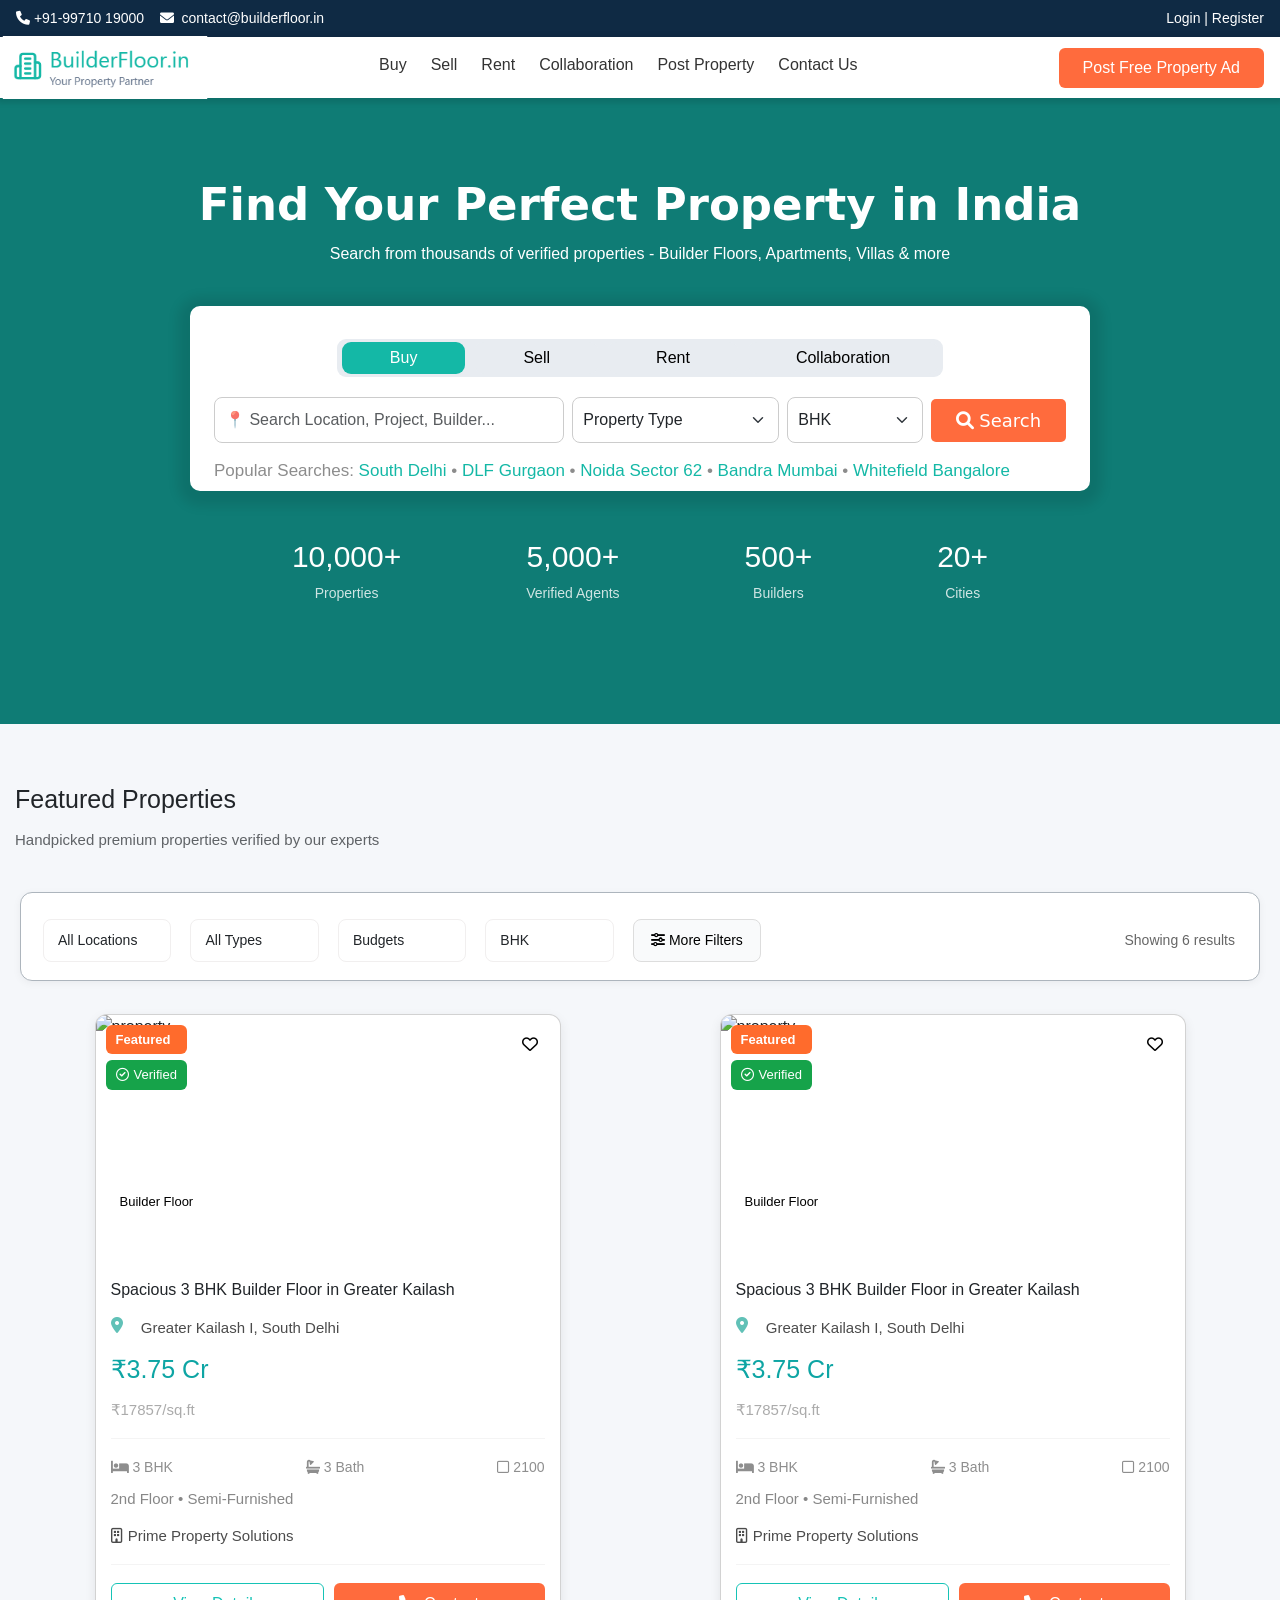
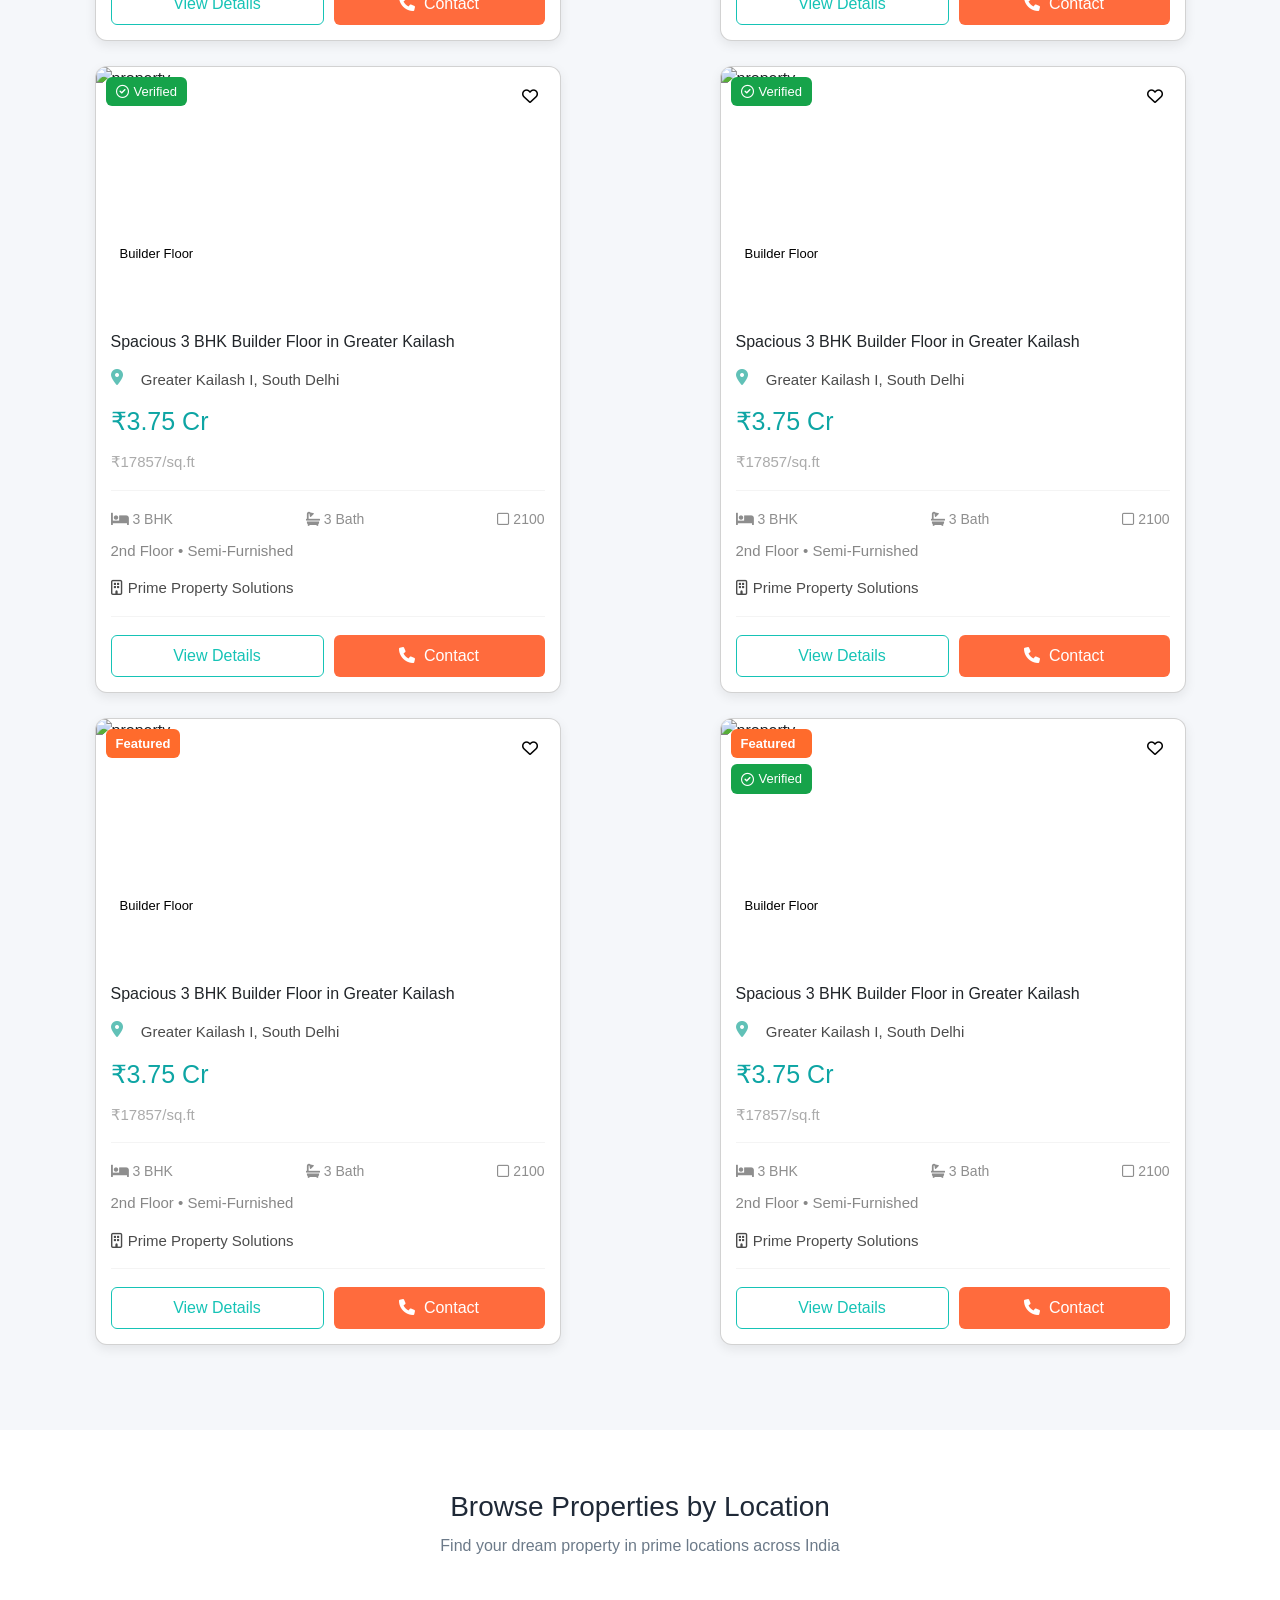
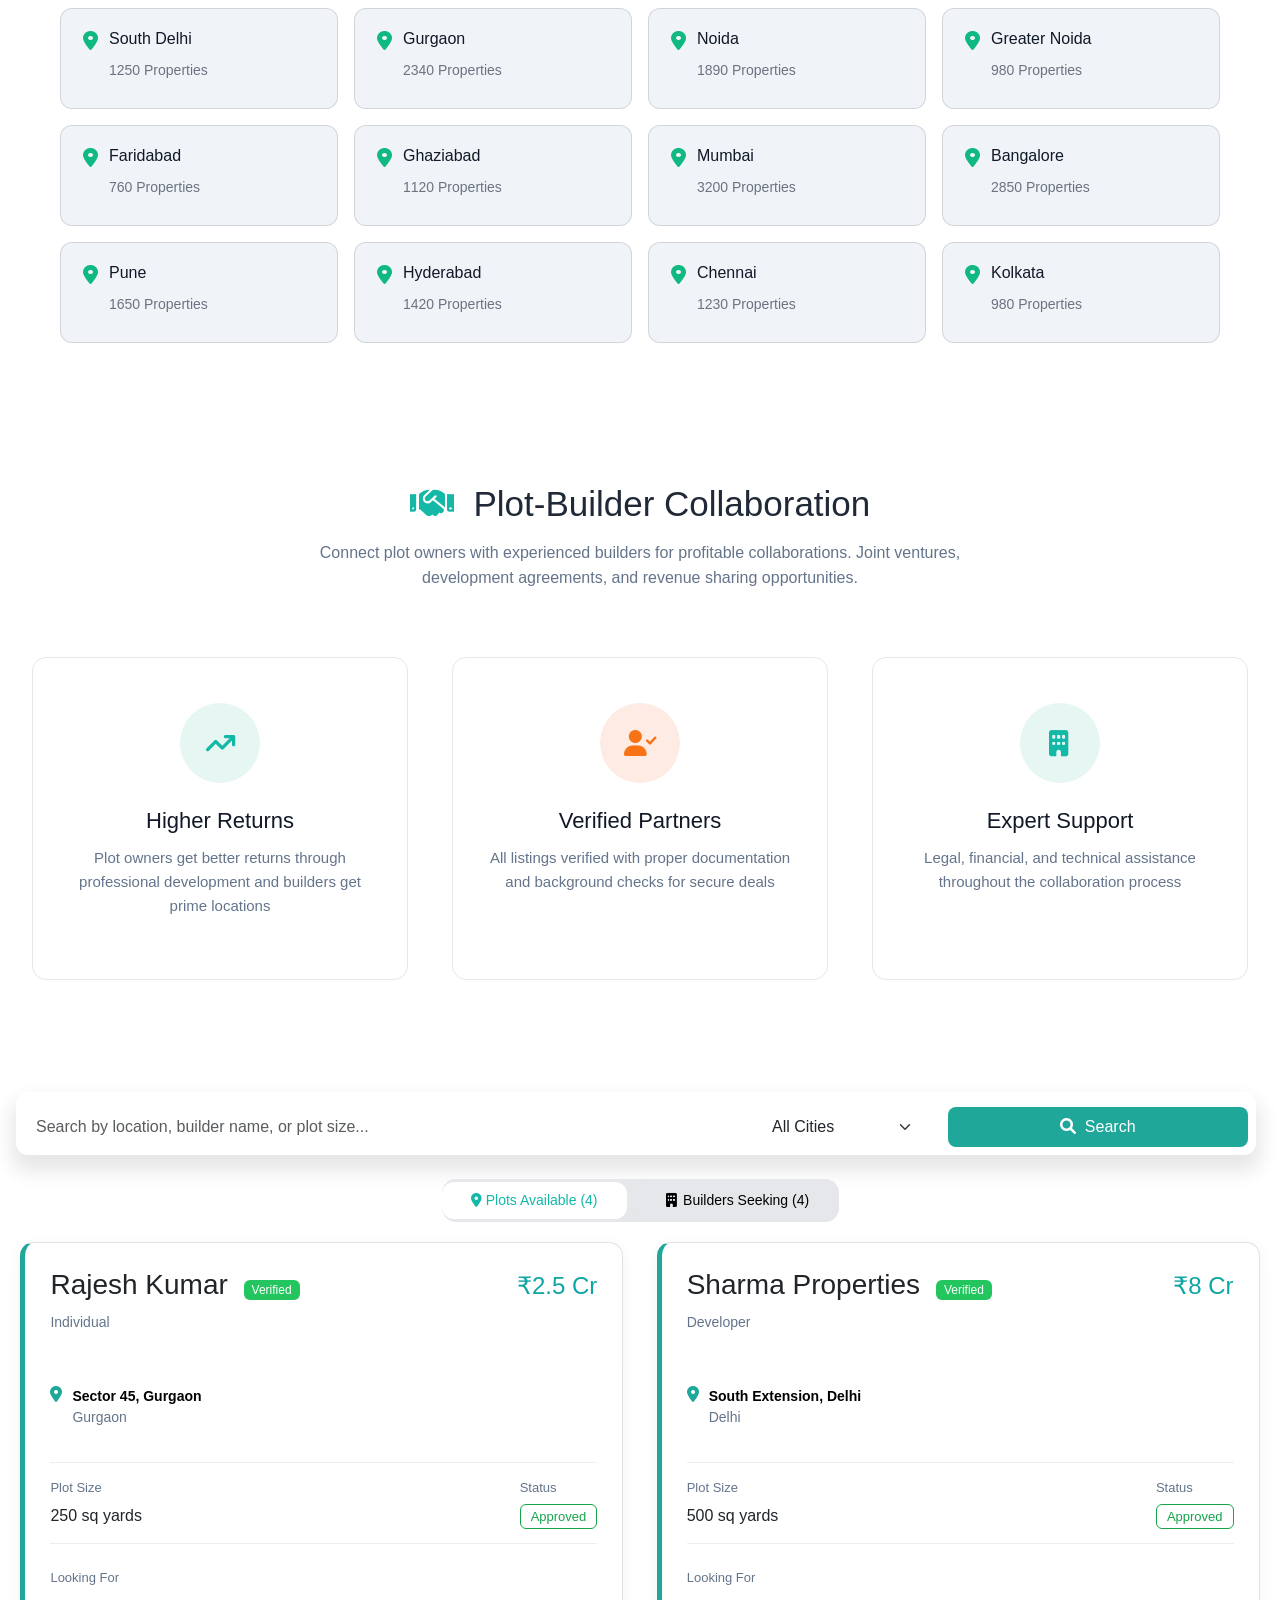
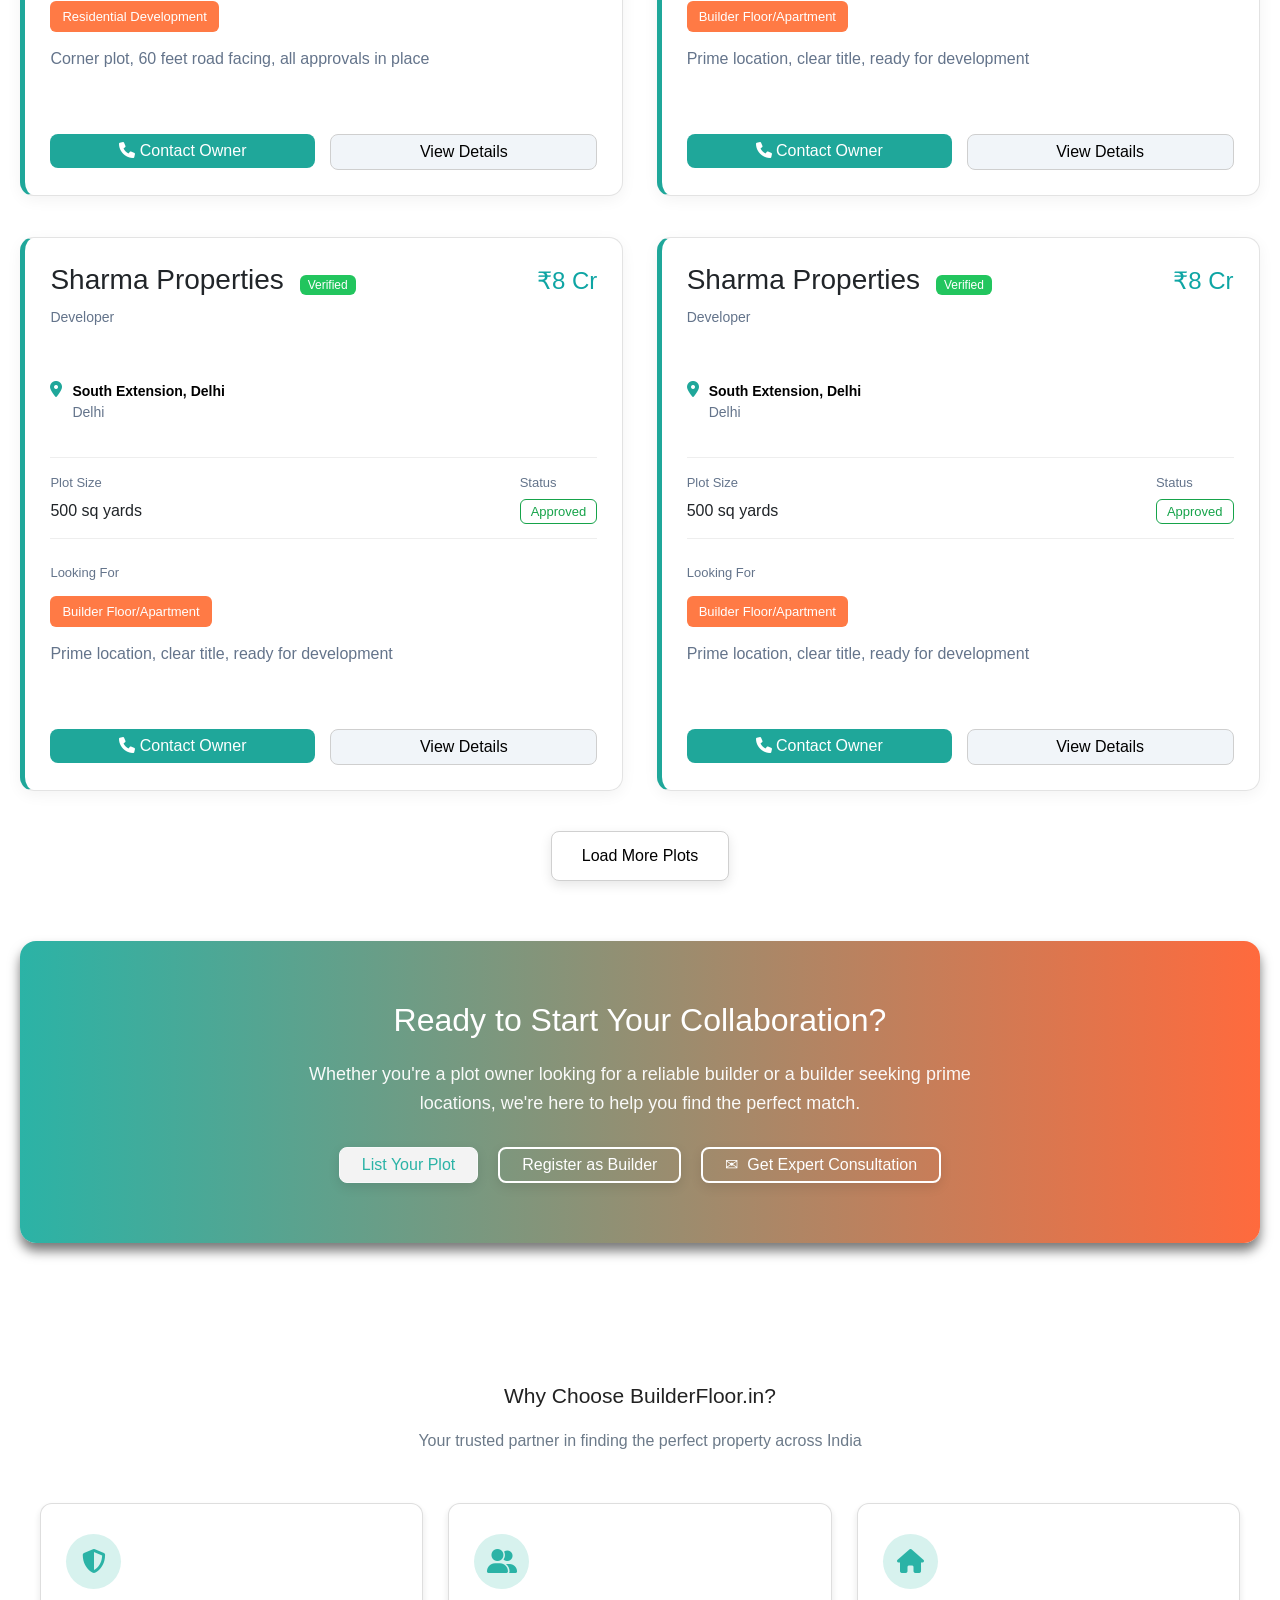
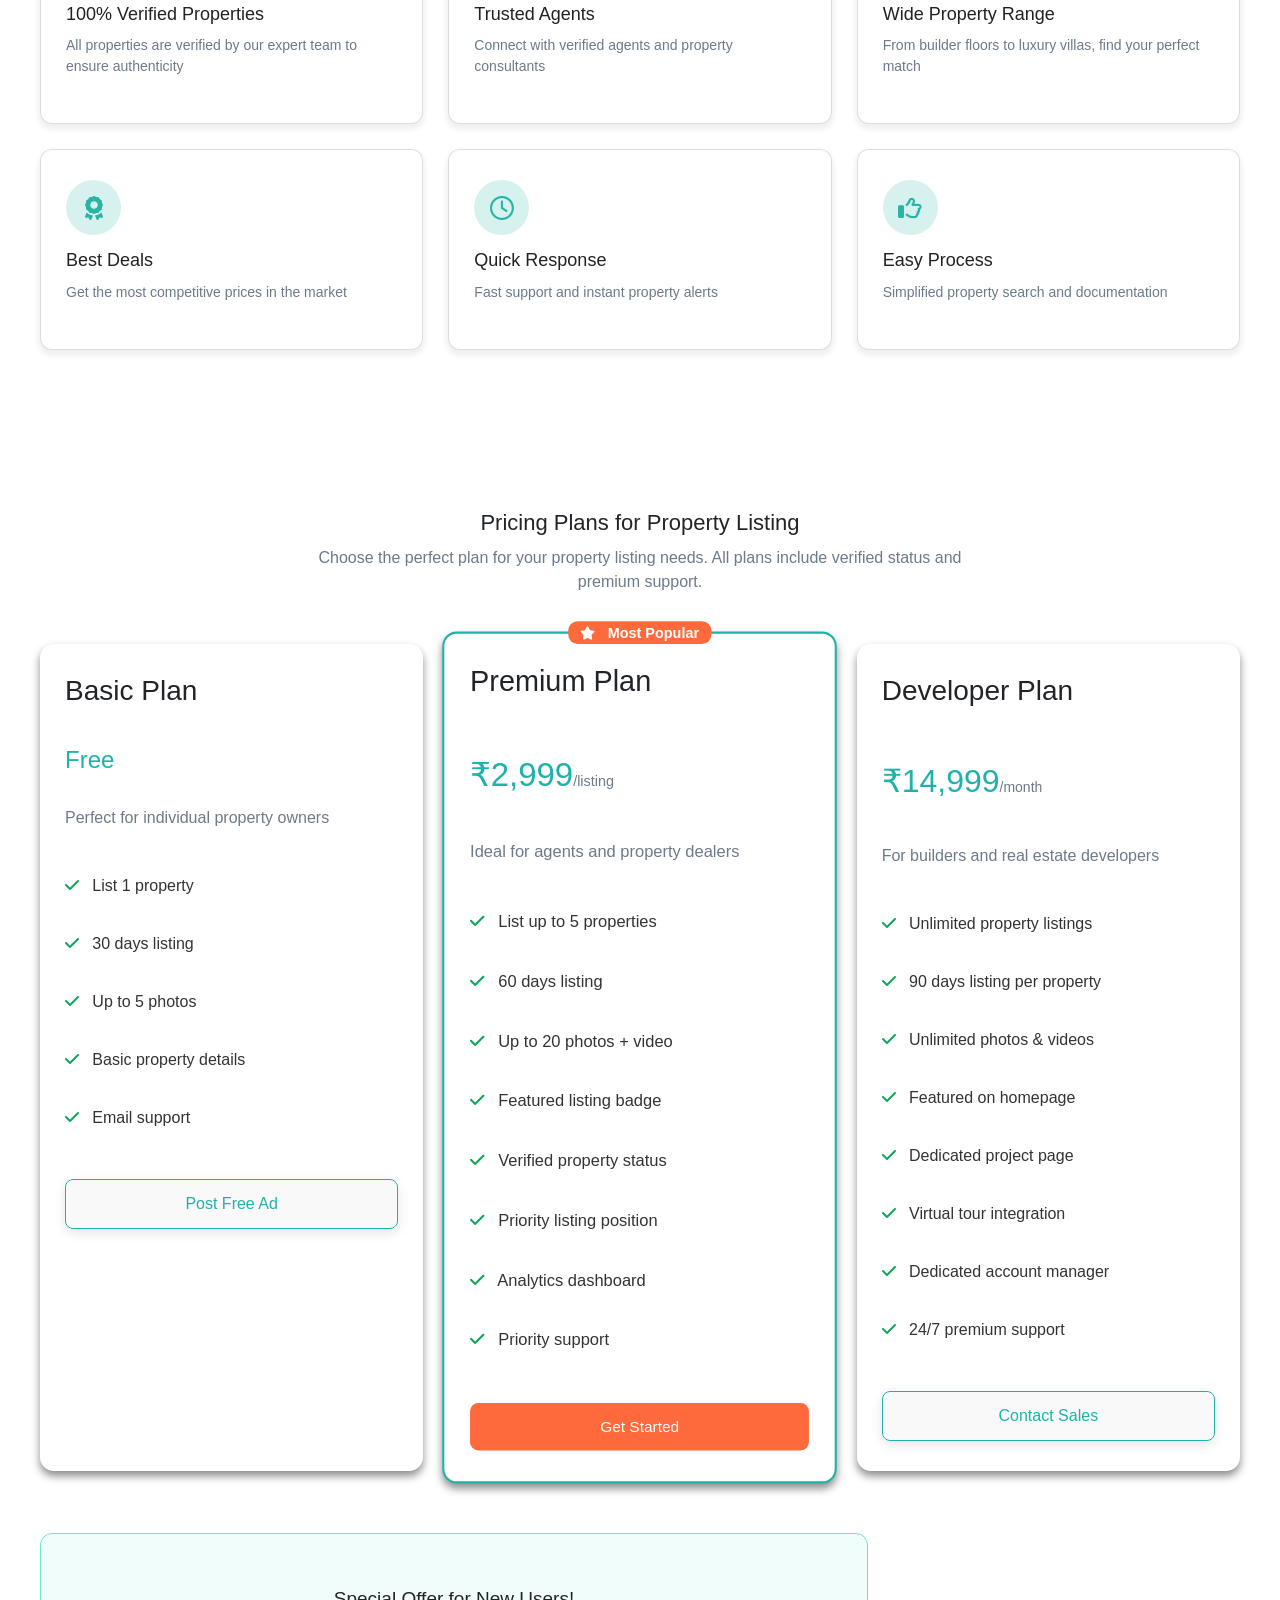
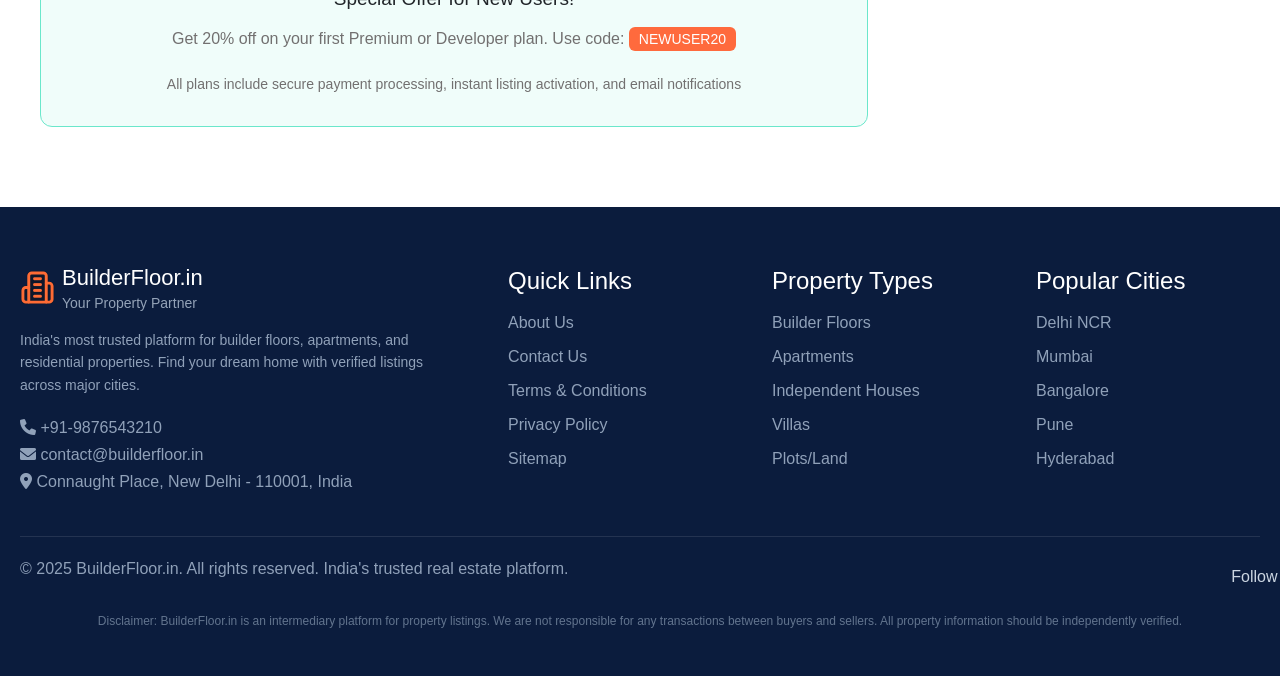
==== commit 50b1081f: "Fix styling issue" ====
--- a/index.html
+++ b/index.html
@@ -23,8 +23,9 @@
   </head>
   <body>
     <!-- Top Bar -->
+
     <div
-      class="topbar d-flex flex-column flex-md-row justify-content-between align-items-center px-3 py-2 text-center text-md-start">
+      class="topbar   d-flex flex-column flex-md-row justify-content-between align-items-center px-3 py-2 text-center text-md-start">
       <div class="left mb-2 mb-md-0">
         <i class="fa-solid fa-phone"></i> +91-99710 19000 &nbsp;&nbsp;
         <i class="fa-solid fa-envelope me-1"></i> contact@builderfloor.in
@@ -36,7 +37,7 @@
     </div>
 
     <!-- Navbar -->
-    <div class="navbar navbar-expand-md navbar-light px-3 py-2">
+    <div class="navbar   navbar-expand-md navbar-light px-3 py-2">
       <!-- Logo -->
       <div class="logo ms-3">
         <a href="index.html">
--- a/assets/css/style.css
+++ b/assets/css/style.css
@@ -4,22 +4,13 @@
   box-sizing: border-box;
   font-family: Arial, sans-serif;
 }
-html,
-body {
-  overflow-x: hidden !important;
-}
+
 body {
   background: #fff;
-  overflow-x: hidden;
 }
 body::-webkit-scrollbar {
   display: none;
 }
-/* @media (max-width: 500px) {
-  body::-webkit-scrollbar {
-    display: block;
-  }
-} */
 
 /* Topbar */
 .topbar {
@@ -29,7 +20,7 @@
   display: flex;
   justify-content: space-between;
   font-size: 14px;
-  position: sticky;
+  position: sticky !important;
   top: 0;
   z-index: 2000;
 }
@@ -41,7 +32,7 @@
   justify-content: space-between;
   padding: 15px 40px;
   background: #fff;
-  position: sticky;
+  position: sticky !important;
   top: 37px;
   z-index: 2000;
   box-shadow: 0 2px 5px 3px rgba(0, 0, 0, 0.1);
@@ -1477,8 +1468,7 @@
   color: #94a3b8;
   font-size: 14px;
   margin-bottom: 15px;
-  position: relative;
-  left: 43px;
+  margin-left: 42px;
 }
 
 /* Description */
